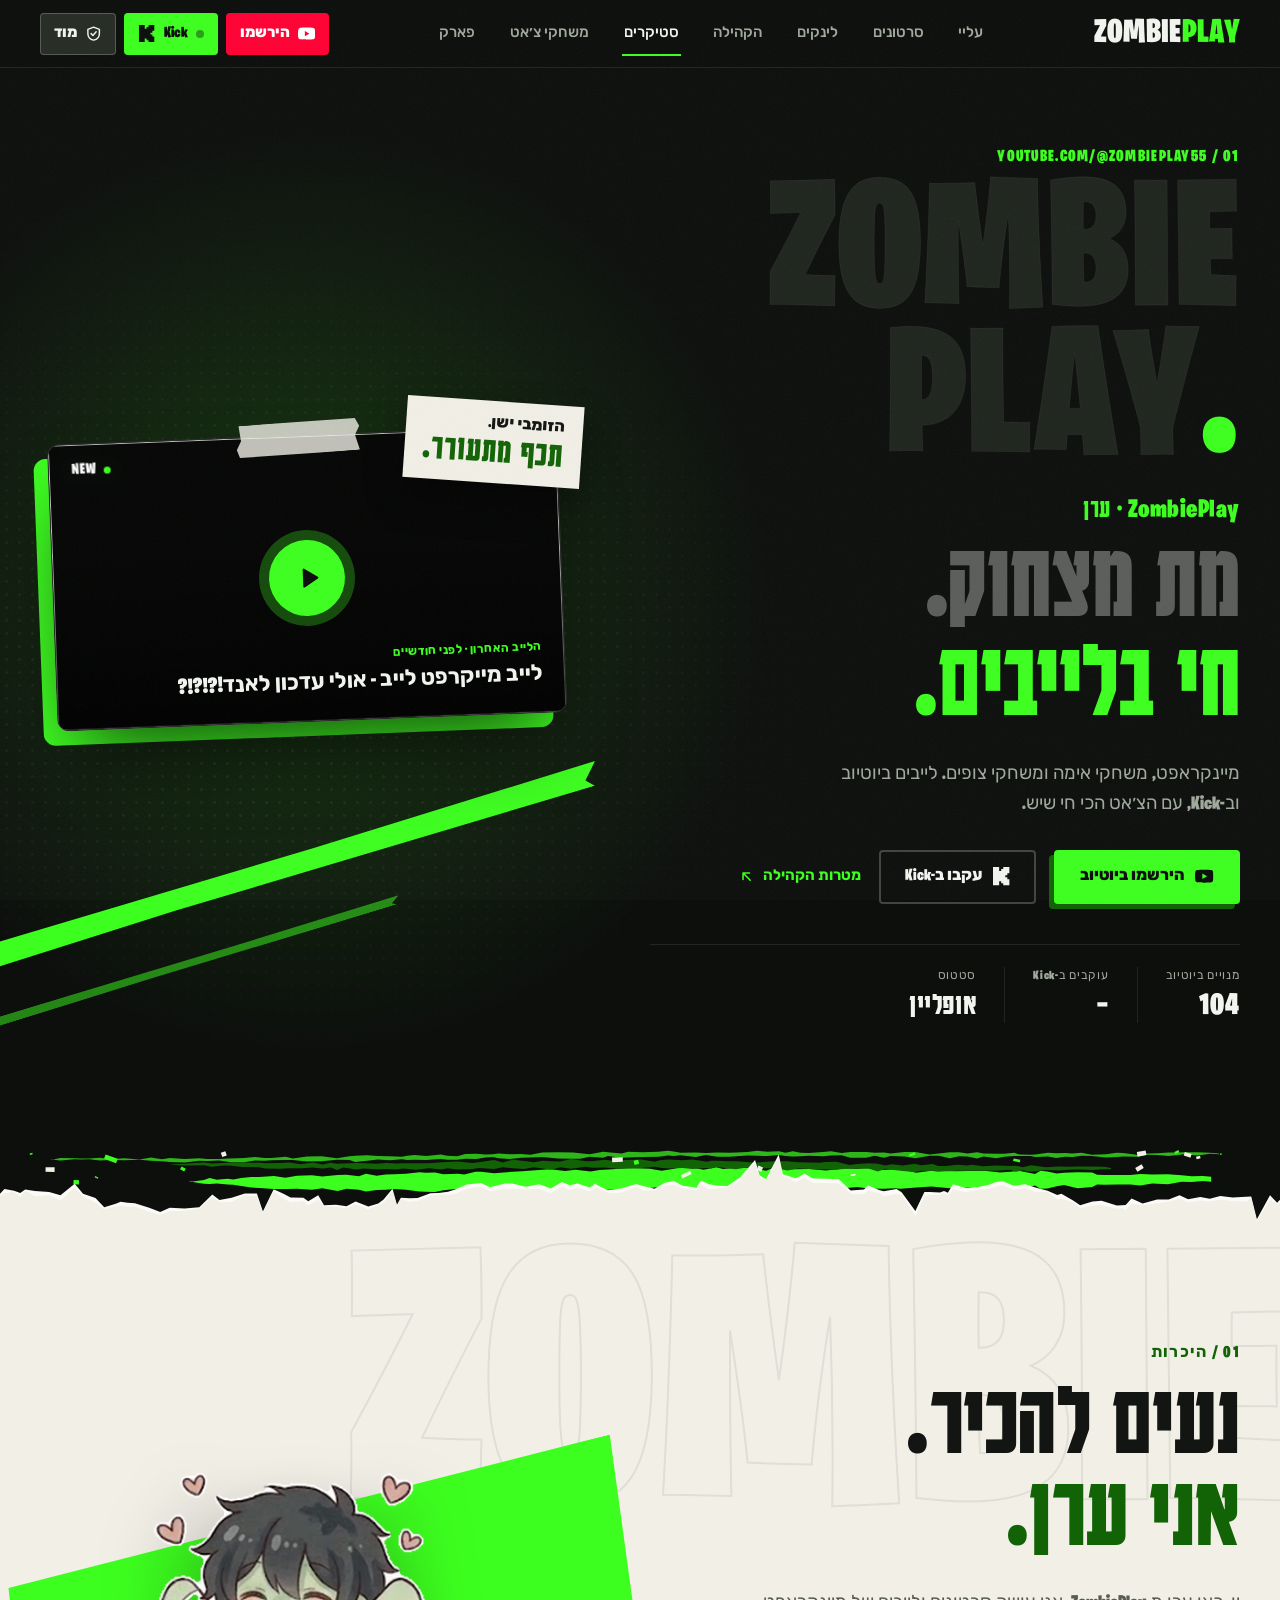
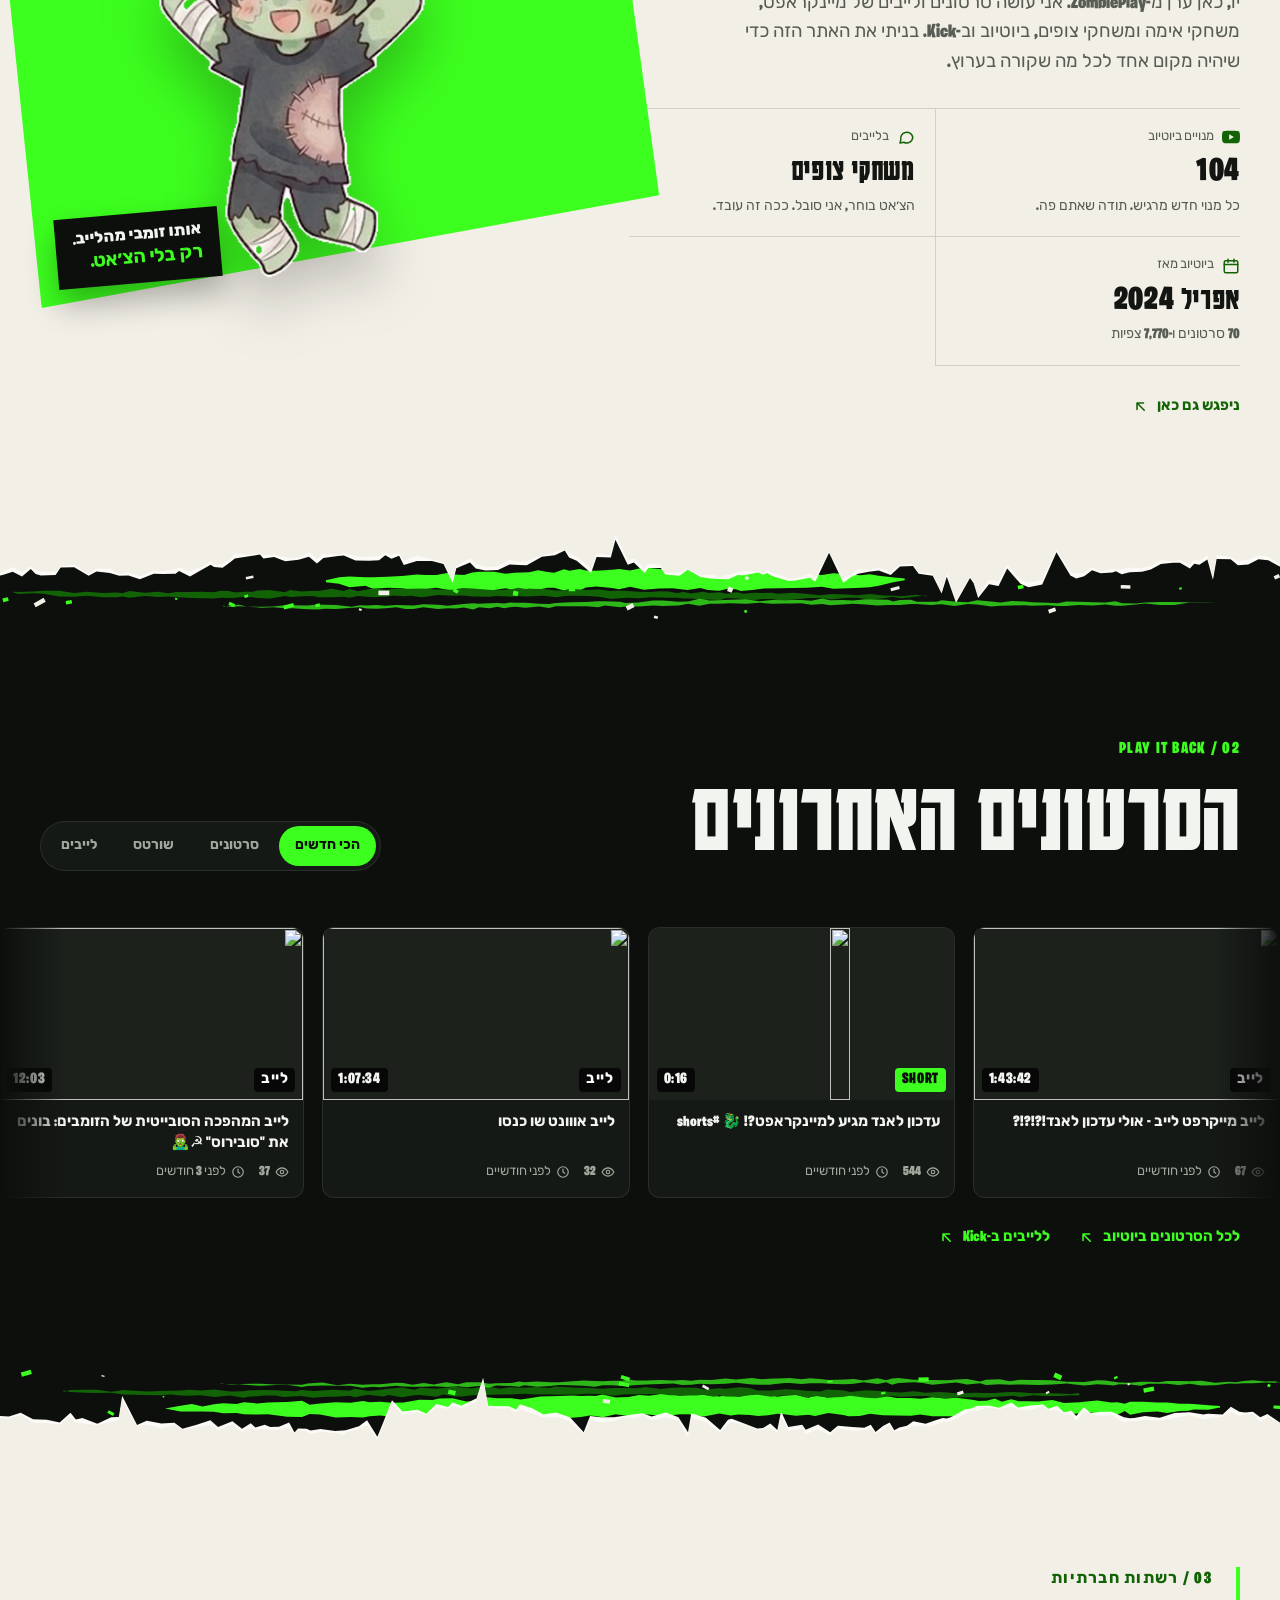
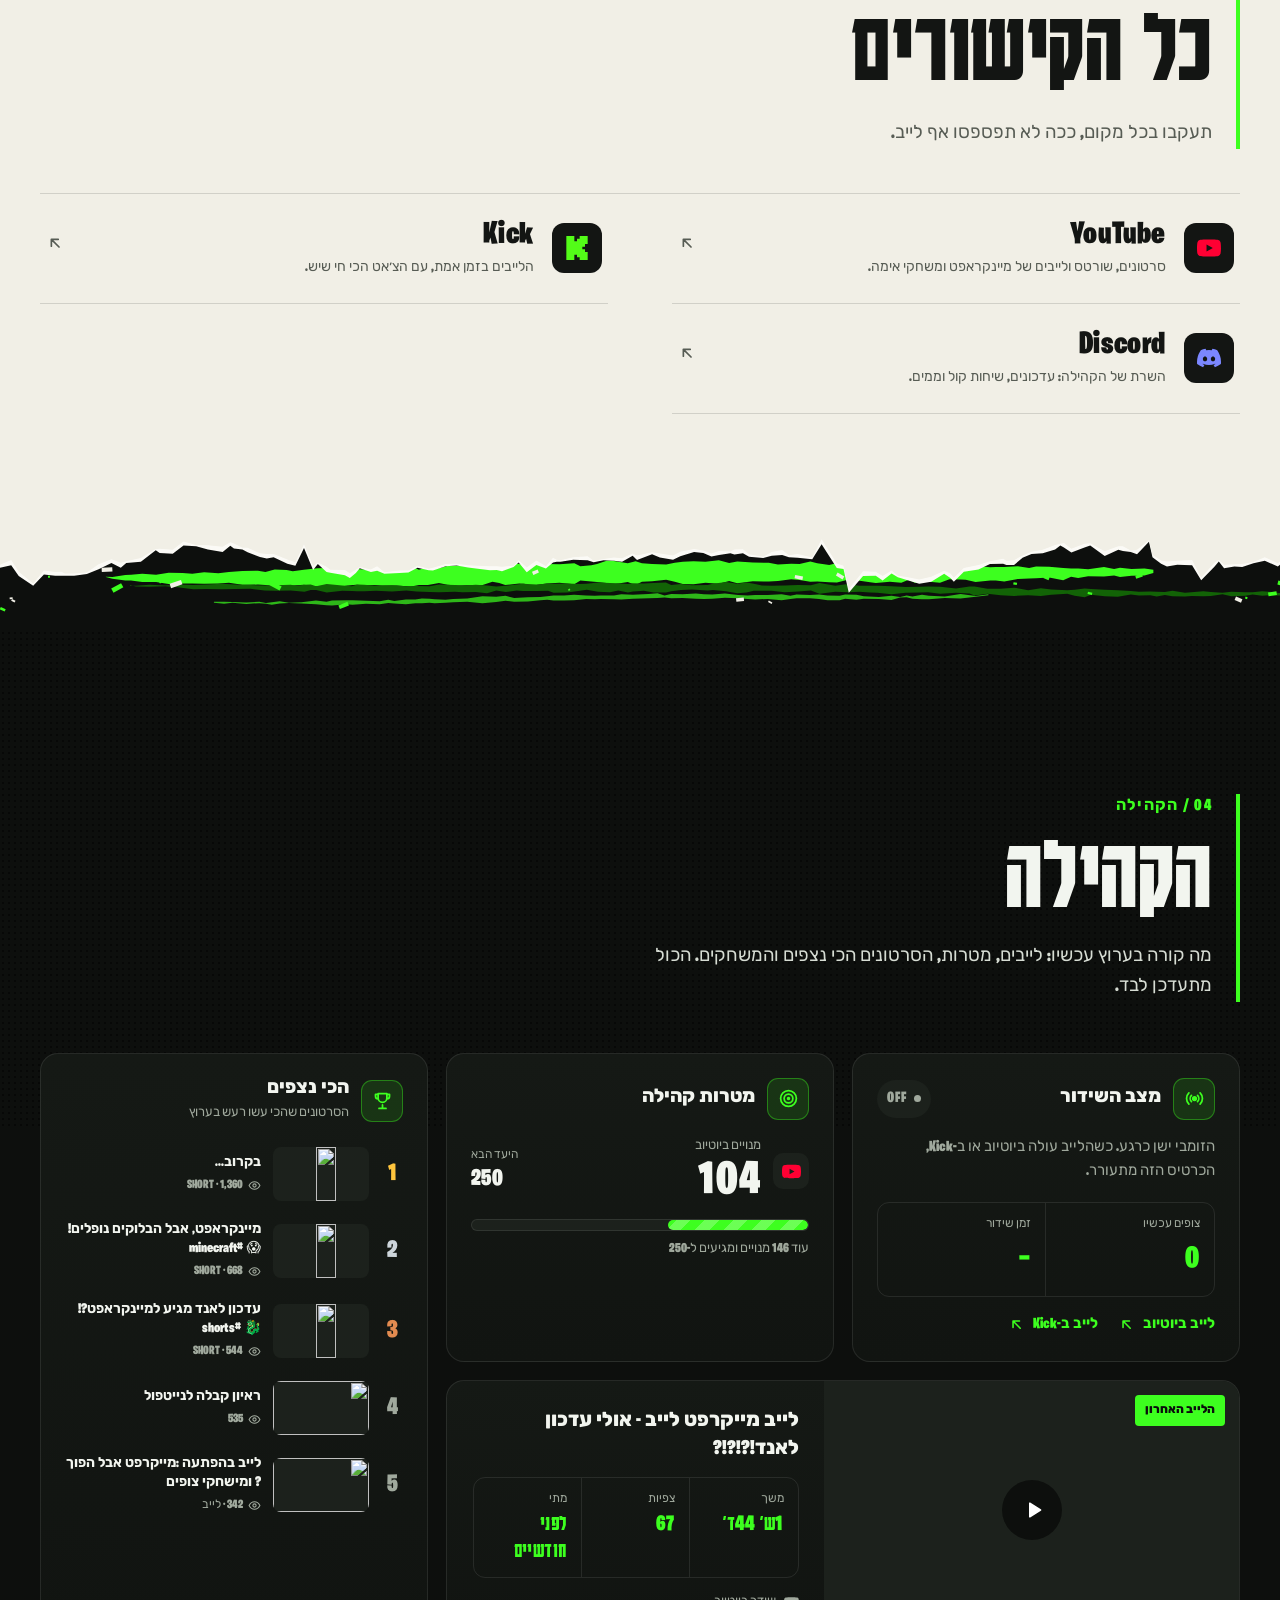
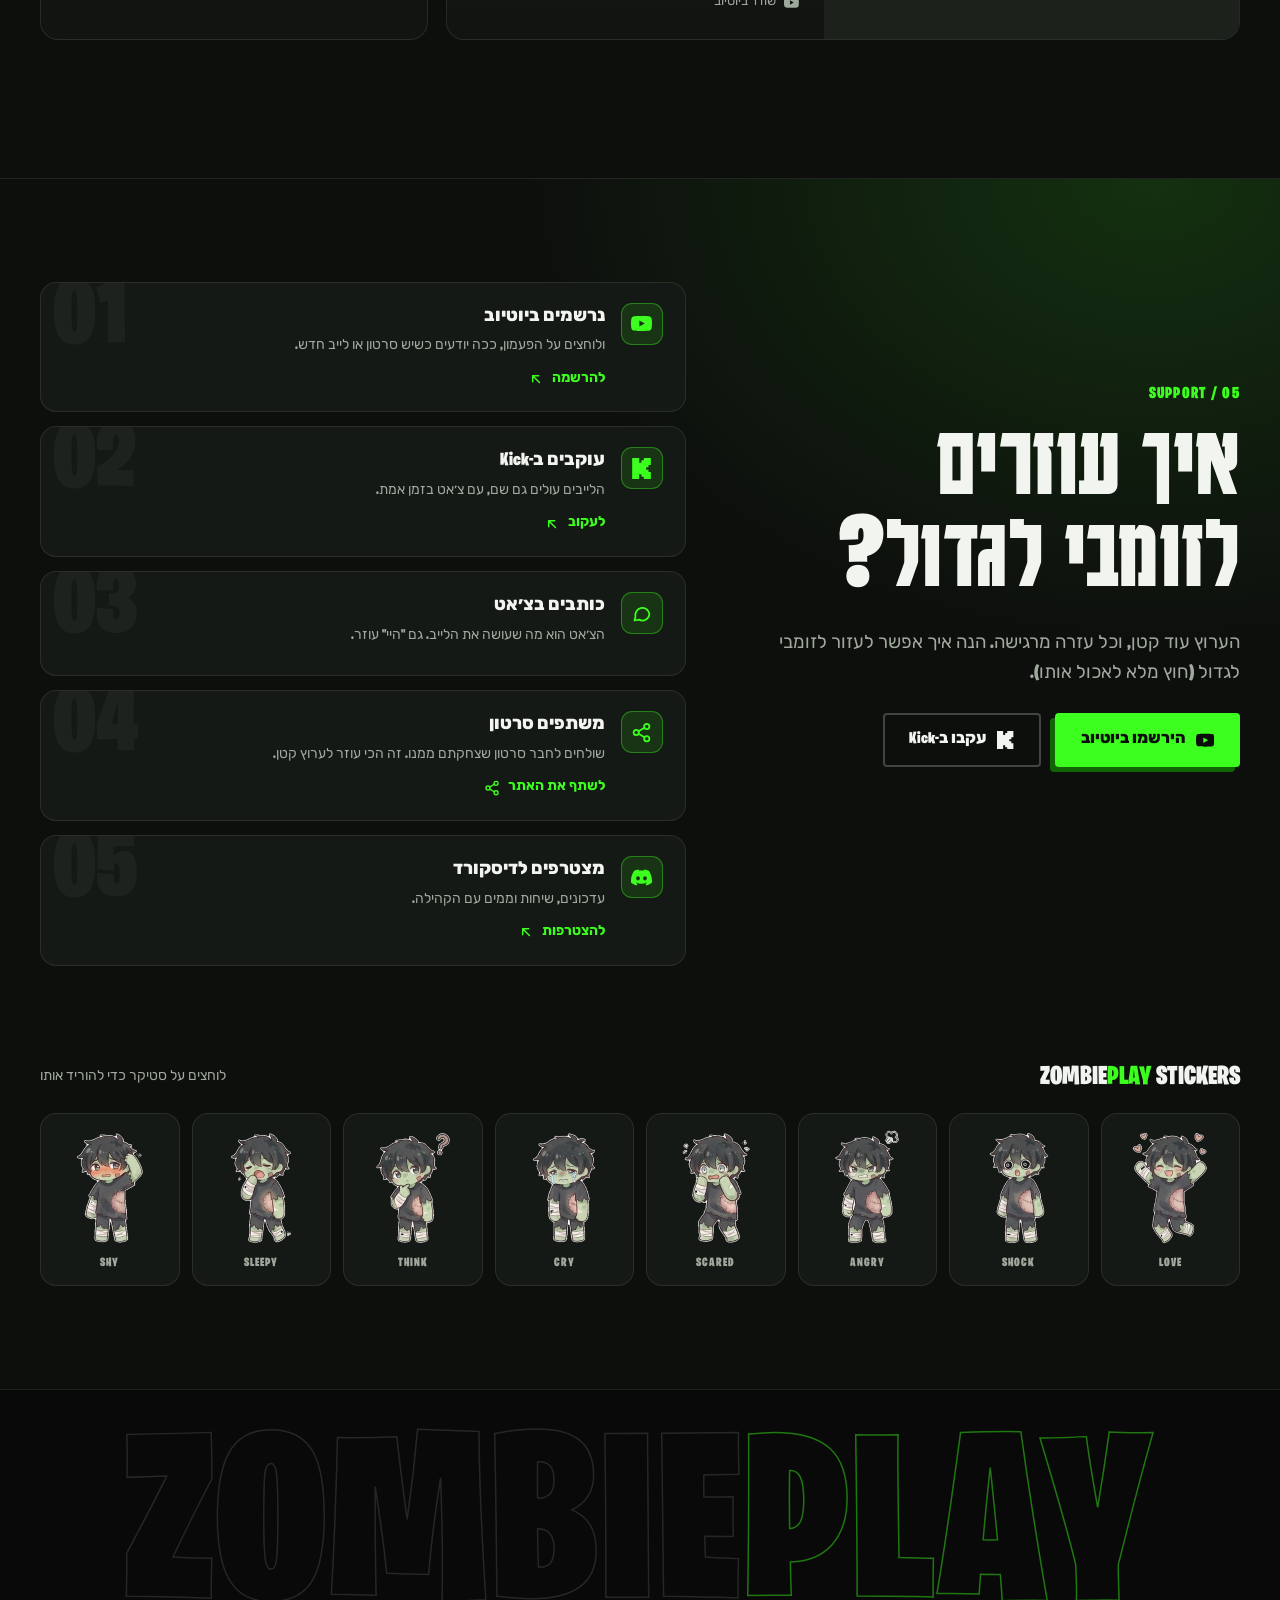
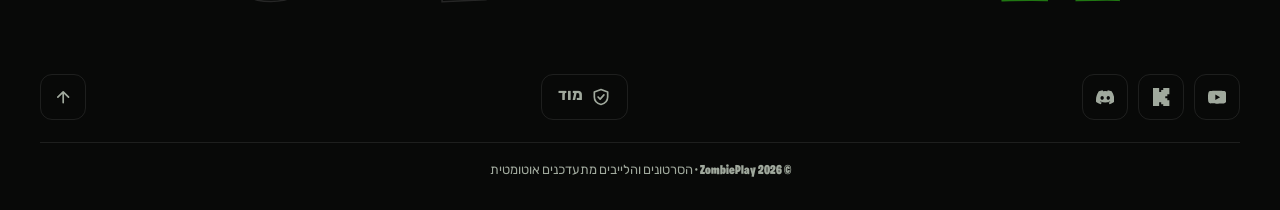
==== zombieplay/index.html @ 04ef3359 "Add files via upload" ====
<!doctype html>
<html lang="he" dir="rtl">
<head>
  <meta charset="utf-8">
  <meta name="viewport" content="width=device-width, initial-scale=1">
  <title>זומבי פליי | ZombiePlay — לייבים ביוטיוב וב-Kick, מיינקראפט וצחוקים</title>
  <meta name="description" content="הערוץ של ZombiePlay: מיינקראפט, משחקי אימה ומשחקי צופים. לייבים ביוטיוב וב-Kick, סרטונים, שורטס והקהילה.">
  <meta name="theme-color" content="#0d0f0d">
  <meta property="og:type" content="website">
  <meta property="og:title" content="זומבי פליי | ZombiePlay — לייבים ביוטיוב וב-Kick, מיינקראפט וצחוקים">
  <meta property="og:description" content="מיינקראפט, משחקי אימה ומשחקי צופים. לייבים ביוטיוב וב-Kick.">
  <meta property="og:image" content="https://yt3.googleusercontent.com/8PMoTGueMUuCJEslA-qpirSLjiy2KFg34nGuOW9MyUqApicU-Kv9v0uOFOQbNHJsMdL4YVOl=w1200-fcrop64=1,00005a57ffffa5a8-k-c0xffffffff-no-nd-rj">
  <link rel="icon" type="image/png" sizes="32x32" href="assets/img/favicon-32.png">
  <link rel="icon" type="image/png" sizes="192x192" href="assets/img/favicon-192.png">
  <link rel="apple-touch-icon" href="assets/img/apple-touch-icon.png">

  <link rel="preconnect" href="https://fonts.googleapis.com">
  <link rel="preconnect" href="https://fonts.gstatic.com" crossorigin>
  <link rel="stylesheet" href="https://fonts.googleapis.com/css2?family=Karantina:wght@400;700&family=Rubik:ital,wght@0,400..900;1,700..900&display=swap">
  <link rel="preconnect" href="https://i.ytimg.com">
  <link rel="preconnect" href="https://kick.com" crossorigin>

  <link rel="preload" href="assets/fonts/burbank-big-condensed-black.otf" as="font" type="font/otf" crossorigin>
  <link rel="stylesheet" href="assets/css/style.css">
  <link rel="stylesheet" href="assets/css/site.css">
  <script>document.documentElement.classList.add('js')</script>
  <script src="config.js"></script>
  <script src="data/youtube.js"></script>
  <script src="assets/js/app.js" defer></script>
  <script src="assets/js/bot-goals.js" defer></script>
</head>
<body>

<!-- ============ אייקונים ============ -->
<svg width="0" height="0" style="position:absolute" aria-hidden="true" focusable="false">
  <defs>
    <symbol id="i-kick" viewBox="0 0 24 24"><path fill="currentColor" d="M1.333 0h8v5.333H12V2.667h2.667V0h8v8H20v2.667h-2.667v2.666H20V16h2.667v8h-8v-2.667H12v-2.666H9.333V24h-8Z"/></symbol>
    <symbol id="i-youtube" viewBox="0 0 24 24"><path fill="currentColor" d="M23.498 6.186a3.016 3.016 0 0 0-2.122-2.136C19.505 3.545 12 3.545 12 3.545s-7.505 0-9.377.505A3.017 3.017 0 0 0 .502 6.186C0 8.07 0 12 0 12s0 3.93.502 5.814a3.016 3.016 0 0 0 2.122 2.136c1.871.505 9.376.505 9.376.505s7.505 0 9.377-.505a3.015 3.015 0 0 0 2.122-2.136C24 15.93 24 12 24 12s0-3.93-.502-5.814zM9.545 15.568V8.432L15.818 12l-6.273 3.568z"/></symbol>
    <symbol id="i-discord" viewBox="0 0 24 24"><path fill="currentColor" d="M20.317 4.37a19.791 19.791 0 0 0-4.885-1.515.074.074 0 0 0-.079.037c-.21.375-.444.865-.608 1.25a18.27 18.27 0 0 0-5.487 0 12.64 12.64 0 0 0-.617-1.25.077.077 0 0 0-.079-.037A19.736 19.736 0 0 0 3.677 4.37a.07.07 0 0 0-.032.027C.533 9.046-.32 13.58.099 18.057a.082.082 0 0 0 .031.057 19.9 19.9 0 0 0 5.993 3.03.078.078 0 0 0 .084-.028c.462-.63.874-1.295 1.226-1.994a.076.076 0 0 0-.041-.106 13.107 13.107 0 0 1-1.872-.892.077.077 0 0 1-.008-.128c.126-.094.252-.192.372-.291a.074.074 0 0 1 .077-.01c3.928 1.793 8.18 1.793 12.062 0a.074.074 0 0 1 .078.01c.12.098.246.198.373.292a.077.077 0 0 1-.006.127 12.299 12.299 0 0 1-1.873.892.077.077 0 0 0-.041.107c.36.698.772 1.362 1.225 1.993a.076.076 0 0 0 .084.028 19.839 19.839 0 0 0 6.002-3.03.077.077 0 0 0 .032-.054c.5-5.177-.838-9.674-3.549-13.66a.061.061 0 0 0-.031-.03zM8.02 15.331c-1.183 0-2.157-1.085-2.157-2.419 0-1.333.956-2.419 2.157-2.419 1.21 0 2.176 1.096 2.157 2.42 0 1.333-.956 2.418-2.157 2.418zm7.975 0c-1.183 0-2.157-1.085-2.157-2.419 0-1.333.955-2.419 2.157-2.419 1.21 0 2.176 1.096 2.157 2.42 0 1.333-.946 2.418-2.157 2.418z"/></symbol>
    <symbol id="i-tiktok" viewBox="0 0 24 24"><path fill="currentColor" d="M12.525.02c1.31-.02 2.61-.01 3.91-.02.08 1.53.63 3.09 1.75 4.17 1.12 1.11 2.7 1.62 4.24 1.79v4.03c-1.44-.05-2.89-.35-4.2-.97-.57-.26-1.1-.59-1.62-.93-.01 2.92.01 5.84-.02 8.75-.08 1.4-.54 2.79-1.35 3.94-1.31 1.92-3.58 3.17-5.91 3.21-1.43.08-2.86-.31-4.08-1.03-2.02-1.19-3.44-3.37-3.65-5.71-.02-.5-.03-1-.01-1.49.18-1.9 1.12-3.72 2.58-4.96 1.66-1.44 3.980-2.13 6.15-1.72.02 1.48-.04 2.96-.04 4.44-.99-.32-2.15-.23-3.02.37-.63.41-1.11 1.04-1.36 1.75-.21.51-.15 1.07-.14 1.61.24 1.64 1.82 3.02 3.5 2.87 1.12-.01 2.19-.66 2.77-1.61.19-.33.4-.67.41-1.06.1-1.79.06-3.57.07-5.360.01-4.03-.01-8.05.02-12.07z"/></symbol>
    <symbol id="i-x" viewBox="0 0 24 24"><path fill="currentColor" d="M18.901 1.153h3.68l-8.04 9.19L24 22.846h-7.406l-5.8-7.584-6.638 7.584H.474l8.6-9.83L0 1.154h7.594l5.243 6.932ZM17.61 20.644h2.039L6.486 3.24H4.298Z"/></symbol>
    <symbol id="i-twitch" viewBox="0 0 24 24"><path fill="currentColor" d="M11.571 4.714h1.715v5.143H11.57zm4.715 0H18v5.143h-1.714zM6 0 1.714 4.286v15.428h5.143V24l4.286-4.286h3.428L22.286 12V0zm14.571 11.143-3.428 3.428h-3.429l-3 3v-3H6.857V1.714h13.714Z"/></symbol>
    <symbol id="i-facebook" viewBox="0 0 24 24"><path fill="currentColor" d="M9.101 23.691v-7.98H6.627v-3.667h2.474v-1.58c0-4.085 1.848-5.978 5.858-5.978.401 0 .955.042 1.468.103a8.68 8.68 0 0 1 1.141.195v3.325a8.623 8.623 0 0 0-.653-.036 26.805 26.805 0 0 0-.733-.009c-.707 0-1.259.096-1.675.309a1.686 1.686 0 0 0-.679.622c-.258.42-.374.995-.374 1.752v1.297h3.919l-.386 2.103-.287 1.564h-3.246v8.245C19.396 23.238 24 18.179 24 12.044c0-6.627-5.373-12-12-12s-12 5.373-12 12c0 5.628 3.874 10.35 9.101 11.647Z"/></symbol>
    <symbol id="i-instagram" viewBox="0 0 24 24"><g fill="none" stroke="currentColor" stroke-width="2.2"><rect x="2.5" y="2.5" width="19" height="19" rx="5.5"/><circle cx="12" cy="12" r="4.3"/></g><circle cx="17.6" cy="6.4" r="1.4" fill="currentColor"/></symbol>
    <symbol id="i-whatsapp" viewBox="0 0 24 24"><path fill="none" stroke="currentColor" stroke-width="2" stroke-linejoin="round" d="M3.4 20.6l1.35-4.3A9 9 0 1 1 8 19.4z"/><path fill="currentColor" d="M8.9 8.3c.2-.5.5-.7.9-.7h.5c.2 0 .4.1.5.4l.7 1.6c.1.3 0 .5-.1.7l-.6.6c.5 1 1.4 1.9 2.4 2.4l.6-.6c.2-.2.5-.2.7-.1l1.6.7c.3.1.4.3.4.6v.5c0 .4-.2.7-.7.9-2.9 1-7.8-3.9-6.9-7Z"/></symbol>

    <symbol id="i-arrow" viewBox="0 0 24 24"><path fill="none" stroke="currentColor" stroke-width="2.2" stroke-linecap="round" stroke-linejoin="round" d="M17 17 7 7m0 9V7h9"/></symbol>
    <symbol id="i-play" viewBox="0 0 24 24"><path fill="currentColor" d="M8 5.2v13.6a.8.8 0 0 0 1.2.7l10.7-6.8a.8.8 0 0 0 0-1.4L9.2 4.5A.8.8 0 0 0 8 5.2Z"/></symbol>
    <symbol id="i-eye" viewBox="0 0 24 24"><g fill="none" stroke="currentColor" stroke-width="2" stroke-linecap="round" stroke-linejoin="round"><path d="M2 12s3.6-7 10-7 10 7 10 7-3.6 7-10 7S2 12 2 12Z"/><circle cx="12" cy="12" r="3"/></g></symbol>
    <symbol id="i-clock" viewBox="0 0 24 24"><g fill="none" stroke="currentColor" stroke-width="2" stroke-linecap="round" stroke-linejoin="round"><circle cx="12" cy="12" r="9"/><path d="M12 7v5l3 2"/></g></symbol>
    <symbol id="i-users" viewBox="0 0 24 24"><g fill="none" stroke="currentColor" stroke-width="2" stroke-linecap="round" stroke-linejoin="round"><path d="M16 20v-1.5a3.5 3.5 0 0 0-3.5-3.5h-5A3.5 3.5 0 0 0 4 18.5V20"/><circle cx="10" cy="8" r="3.5"/><path d="M20 20v-1.5a3.5 3.5 0 0 0-2.5-3.35M15.5 4.6a3.5 3.5 0 0 1 0 6.8"/></g></symbol>
    <symbol id="i-gift" viewBox="0 0 24 24"><g fill="none" stroke="currentColor" stroke-width="2" stroke-linecap="round" stroke-linejoin="round"><rect x="3" y="8" width="18" height="4" rx="1"/><path d="M12 8v13M5 12v8a1 1 0 0 0 1 1h12a1 1 0 0 0 1-1v-8M12 8S10.5 3.5 8 3.5a2.25 2.25 0 0 0 0 4.5M12 8s1.5-4.5 4-4.5a2.25 2.25 0 0 1 0 4.5"/></g></symbol>
    <symbol id="i-trophy" viewBox="0 0 24 24"><g fill="none" stroke="currentColor" stroke-width="2" stroke-linecap="round" stroke-linejoin="round"><path d="M8 21h8M12 17v4M7 4h10v5a5 5 0 0 1-10 0V4ZM17 5h3v2a3 3 0 0 1-3 3M7 5H4v2a3 3 0 0 0 3 3"/></g></symbol>
    <symbol id="i-gamepad" viewBox="0 0 24 24"><g fill="none" stroke="currentColor" stroke-width="2" stroke-linecap="round" stroke-linejoin="round"><path d="M6 11h4M8 9v4M15 12h.01M18 10h.01"/><path d="M17.3 5H6.7a4 4 0 0 0-3.96 3.43l-.7 4.9A3 3 0 0 0 5 16.8c.9 0 1.7-.4 2.3-1.1L9 14h6l1.7 1.7c.6.7 1.4 1.1 2.3 1.1a3 3 0 0 0 2.96-3.47l-.7-4.9A4 4 0 0 0 17.3 5Z"/></g></symbol>
    <symbol id="i-spark" viewBox="0 0 24 24"><g fill="none" stroke="currentColor" stroke-width="2" stroke-linejoin="round"><path d="M11 3l1.9 5.1L18 10l-5.1 1.9L11 17l-1.9-5.1L4 10l5.1-1.9z"/><path d="M19 15l.8 2.2L22 18l-2.2.8L19 21l-.8-2.2L16 18l2.2-.8z"/></g></symbol>
    <symbol id="i-globe" viewBox="0 0 24 24"><g fill="none" stroke="currentColor" stroke-width="2" stroke-linecap="round"><circle cx="12" cy="12" r="9"/><path d="M3 12h18M12 3a14 14 0 0 1 0 18M12 3a14 14 0 0 0 0 18"/></g></symbol>
    <symbol id="i-heart" viewBox="0 0 24 24"><path fill="none" stroke="currentColor" stroke-width="2" stroke-linejoin="round" d="M12 20s-7-4.5-9.3-9A5 5 0 0 1 12 6a5 5 0 0 1 9.3 5C19 15.5 12 20 12 20Z"/></symbol>
    <symbol id="i-bell" viewBox="0 0 24 24"><path fill="none" stroke="currentColor" stroke-width="2" stroke-linecap="round" stroke-linejoin="round" d="M6 8a6 6 0 0 1 12 0c0 7 3 9 3 9H3s3-2 3-9M10.3 21a1.94 1.94 0 0 0 3.4 0"/></symbol>
    <symbol id="i-share" viewBox="0 0 24 24"><g fill="none" stroke="currentColor" stroke-width="2" stroke-linecap="round"><circle cx="18" cy="5" r="3"/><circle cx="6" cy="12" r="3"/><circle cx="18" cy="19" r="3"/><path d="m8.6 13.5 6.8 4M15.4 6.5l-6.8 4"/></g></symbol>
    <symbol id="i-calendar" viewBox="0 0 24 24"><g fill="none" stroke="currentColor" stroke-width="2" stroke-linecap="round"><rect x="3" y="5" width="18" height="16" rx="2"/><path d="M3 10h18M8 3v4M16 3v4"/></g></symbol>
    <symbol id="i-menu" viewBox="0 0 24 24"><path fill="none" stroke="currentColor" stroke-width="2.2" stroke-linecap="round" d="M4 7h16M4 12h16M4 17h16"/></symbol>
    <symbol id="i-close" viewBox="0 0 24 24"><path fill="none" stroke="currentColor" stroke-width="2.2" stroke-linecap="round" d="M6 6l12 12M18 6 6 18"/></symbol>
    <symbol id="i-live" viewBox="0 0 24 24"><g fill="none" stroke="currentColor" stroke-width="2" stroke-linecap="round"><circle cx="12" cy="12" r="2" fill="currentColor"/><path d="M8.5 15.5a5 5 0 0 1 0-7M15.5 8.5a5 5 0 0 1 0 7M5.6 18.4a9 9 0 0 1 0-12.8M18.4 5.6a9 9 0 0 1 0 12.8"/></g></symbol>
    <symbol id="i-chat" viewBox="0 0 24 24"><path fill="none" stroke="currentColor" stroke-width="2" stroke-linejoin="round" d="M21 12a8 8 0 0 1-11.8 7L4 20l1.1-4.2A8 8 0 1 1 21 12Z"/></symbol>
    <symbol id="i-star" viewBox="0 0 24 24"><path fill="none" stroke="currentColor" stroke-width="2" stroke-linejoin="round" d="M12 3.5l2.6 5.3 5.9.9-4.3 4.1 1 5.8L12 16.9l-5.2 2.7 1-5.8-4.3-4.1 5.9-.9z"/></symbol>
    <symbol id="i-video" viewBox="0 0 24 24"><g fill="none" stroke="currentColor" stroke-width="2" stroke-linejoin="round"><rect x="3" y="6" width="13" height="12" rx="2"/><path d="M16 10.5 21 7.5v9l-5-3z"/></g></symbol>
    <symbol id="i-target" viewBox="0 0 24 24"><g fill="none" stroke="currentColor" stroke-width="2"><circle cx="12" cy="12" r="9"/><circle cx="12" cy="12" r="5"/><circle cx="12" cy="12" r="1" fill="currentColor"/></g></symbol>
    <symbol id="i-mail" viewBox="0 0 24 24"><g fill="none" stroke="currentColor" stroke-width="2" stroke-linejoin="round"><rect x="3" y="5" width="18" height="14" rx="2"/><path d="m3 7 9 6 9-6"/></g></symbol>
    <symbol id="i-up" viewBox="0 0 24 24"><path fill="none" stroke="currentColor" stroke-width="2.2" stroke-linecap="round" stroke-linejoin="round" d="M12 19V5M5 12l7-7 7 7"/></symbol>
    <symbol id="i-bolt" viewBox="0 0 24 24"><path fill="none" stroke="currentColor" stroke-width="2" stroke-linejoin="round" d="M13 2 4 14h7l-1 8 9-12h-7z"/></symbol>
    <symbol id="i-crown" viewBox="0 0 24 24"><path fill="none" stroke="currentColor" stroke-width="2" stroke-linejoin="round" d="M3 8l4.5 4L12 5l4.5 7L21 8l-2 11H5z"/></symbol>
    <symbol id="i-download" viewBox="0 0 24 24"><path fill="none" stroke="currentColor" stroke-width="2.2" stroke-linecap="round" stroke-linejoin="round" d="M12 4v11m-5-5 5 5 5-5M5 20h14"/></symbol>
  </defs>
</svg>

<a class="skip" href="#main">דלג לתוכן</a>

<!-- פס עליון כשיש לייב -->
<a class="livebar" id="livebar" href="#" target="_blank" rel="noopener" hidden>
  <span class="livebar__dot" aria-hidden="true"></span>
  <b><span data-bind="name"></span> בלייב עכשיו<span id="livebarWhere"></span></b>
  <span class="livebar__title" id="livebarTitle"></span>
  <span class="livebar__cta">לצפייה <svg class="icon"><use href="#i-arrow"/></svg></span>
</a>

<!-- ============ ניווט ============ -->
<header class="nav" id="nav">
  <div class="container nav__inner">
    <a class="brand" href="#top" aria-label="לראש הדף">
      <img class="brand__avatar" id="brandAvatar" alt="" width="40" height="40" hidden>
      <span class="brand__word"><span data-bind="word1"></span><b data-bind="word2"></b></span>
    </a>

    <nav class="nav__links" id="navLinks" aria-label="ניווט ראשי">
      <a href="#about">עליי</a>
      <a href="#videos">סרטונים</a>
      <a href="#links">לינקים</a>
      <a href="#community">הקהילה</a>
      <a href="#stickers">סטיקרים</a>
      <a href="games.html">משחקי צ׳אט</a>
      <a href="game.html">פארק</a>
    </nav>

    <div class="nav__cta">
      <a class="pill pill--yt" data-href="ytSub" href="#" target="_blank" rel="noopener" aria-label="הרשמה ביוטיוב">
        <svg class="icon"><use href="#i-youtube"/></svg><span class="pill__text">הירשמו</span>
      </a>
      <a class="pill pill--kick" id="kickPill" data-href="kick" href="#" target="_blank" rel="noopener">
        <span class="pill__dot" aria-hidden="true"></span>
        <span id="kickPillLabel">Kick</span>
        <svg class="icon"><use href="#i-kick"/></svg>
      </a>
      <a class="pill pill--mod" href="mod.html" rel="nofollow" aria-label="אזור מודים"><svg class="icon" viewBox="0 0 24 24" aria-hidden="true"><path fill="none" stroke="currentColor" stroke-width="2" stroke-linejoin="round" d="M12 3l8 3v6c0 4.5-3.2 7.8-8 9-4.8-1.2-8-4.5-8-9V6l8-3z"/><path fill="none" stroke="currentColor" stroke-width="2" stroke-linecap="round" stroke-linejoin="round" d="M8.5 12l2.5 2.5 4.5-5"/></svg><span class="pill__text">מוד</span></a>
    </div>

    <button class="nav__burger" id="burger" type="button" aria-expanded="false" aria-controls="navLinks" aria-label="פתיחת תפריט">
      <svg class="icon"><use href="#i-menu"/></svg>
    </button>
  </div>
</header>

<main id="main">

  <!-- ============ HERO ============ -->
  <section class="hero" id="top">
    <div class="hero__bg" aria-hidden="true">
      <div class="hero__glow"></div>
      <div class="hero__halftone"></div>
      <i class="slash slash--1"></i>
      <i class="slash slash--2"></i>
    </div>

    <div class="container hero__grid">
      <div class="hero__copy">
        <p class="eyebrow"><span id="heroEyebrow"></span> / 01</p>
        <div class="hero__word" aria-hidden="true">
          <span data-bind="word1"></span>
          <span class="hero__word2"><span data-bind="word2"></span><b>.</b></span>
        </div>
        <h1 class="hero__title">
          <span class="hero__name" data-bind="tagName"></span>
          <span class="hero__line1" data-bind="heroLine1"></span>
          <span class="hero__line2" data-bind="heroLine2"></span>
        </h1>
        <p class="hero__sub" data-bind="heroSub"></p>

        <div class="hero__ctas">
          <a class="btn btn--primary" data-href="ytSub" href="#" target="_blank" rel="noopener">
            <svg class="icon"><use href="#i-youtube"/></svg> הירשמו ביוטיוב
          </a>
          <a class="btn btn--ghost js-kick-cta" data-href="kick" href="#" target="_blank" rel="noopener">
            <svg class="icon"><use href="#i-kick"/></svg> עקבו ב-Kick
          </a>
          <a class="link-arrow" href="#community">מטרות הקהילה <svg class="icon"><use href="#i-arrow"/></svg></a>
        </div>

        <dl class="hero__stats" id="heroStats"></dl>
      </div>

      <div class="hero__media">
        <div class="screen" id="heroScreen">
          <div class="screen__bar">
            <span class="chip" id="screenChip">OFFLINE</span>
            <span class="chip chip--ghost" id="screenViewers" hidden></span>
          </div>
          <div class="screen__body" id="screenBody">
            <div class="screen__placeholder skel"></div>
          </div>
        </div>
        <span class="tape" aria-hidden="true"></span>
        <div class="sticker" id="heroSticker">
          <span id="stickerTop"></span>
          <b id="stickerBottom"></b>
        </div>
      </div>
    </div>
  </section>

  <div class="tear" data-seed="7" data-dir="down" aria-hidden="true"></div>

  <!-- ============ עליי ============ -->
  <section class="section paper about" id="about">
    <div class="about__word" aria-hidden="true" data-bind="word1"></div>
    <div class="container about__grid">
      <div class="about__copy">
        <p class="eyebrow">01 / היכרות</p>
        <h2 class="display">נעים להכיר.<br><span class="accent-ink">אני <span data-bind="owner"></span>.</span></h2>
        <p class="lead" id="aboutText"></p>
        <div class="facts" id="facts"></div>
        <a class="link-arrow" href="#links">ניפגש גם כאן <svg class="icon"><use href="#i-arrow"/></svg></a>
      </div>

      <div class="about__art">
        <span class="about__slab" aria-hidden="true"></span>
        <img class="about__char" id="aboutImg" alt="" loading="lazy" hidden>
        <img class="about__badge" id="aboutBadge" alt="" loading="lazy" hidden>
        <div class="note" id="aboutNote">
          <span id="noteTop"></span>
          <b id="noteBottom"></b>
        </div>
      </div>
    </div>
  </section>

  <div class="tear" data-seed="19" data-dir="up" aria-hidden="true"></div>

  <!-- ============ סרטונים ============ -->
  <section class="section videos" id="videos">
    <div class="container section-head">
      <div>
        <p class="eyebrow">02 / PLAY IT BACK</p>
        <h2 class="display">הסרטונים האחרונים</h2>
      </div>
      <div class="seg" id="videoTabs" role="group" aria-label="סוג סרטונים">
        <button type="button" data-tab="all" aria-pressed="true">הכי חדשים</button>
        <button type="button" data-tab="video" aria-pressed="false">סרטונים</button>
        <button type="button" data-tab="short" aria-pressed="false">שורטס</button>
        <button type="button" data-tab="live" aria-pressed="false">לייבים</button>
        <button type="button" data-tab="clips" aria-pressed="false" hidden>קליפים מ-Kick</button>
      </div>
    </div>

    <div class="marquee" id="videoMarquee">
      <div class="marquee__track" id="videoTrack"></div>
    </div>

    <div class="container videos__foot">
      <a class="link-arrow" data-href="ytVideos" href="#" target="_blank" rel="noopener">לכל הסרטונים ביוטיוב <svg class="icon"><use href="#i-arrow"/></svg></a>
      <a class="link-arrow" data-href="kickVideos" href="#" target="_blank" rel="noopener">ללייבים ב-Kick <svg class="icon"><use href="#i-arrow"/></svg></a>
    </div>
  </section>

  <div class="tear" data-seed="31" data-dir="down" aria-hidden="true"></div>

  <!-- ============ לינקים ============ -->
  <section class="section paper links" id="links">
    <div class="container">
      <header class="section-head section-head--bar">
        <div>
          <p class="eyebrow">03 / רשתות חברתיות</p>
          <h2 class="display">כל הקישורים</h2>
          <p class="lead">תעקבו בכל מקום, ככה לא תפספסו אף לייב.</p>
        </div>
      </header>
      <div class="link-grid" id="linkGrid"></div>
    </div>
  </section>

  <div class="tear" data-seed="43" data-dir="up" aria-hidden="true"></div>

  <!-- ============ הקהילה ============ -->
  <section class="community" id="community">
    <div class="community__banner">
      <div class="community__img" id="communityImg" aria-hidden="true"></div>
      <div class="container community__head">
        <p class="eyebrow">04 / הקהילה</p>
        <h2 class="display">הקהילה</h2>
        <p class="lead">מה קורה בערוץ עכשיו: לייבים, מטרות, הסרטונים הכי נצפים והמשחקים. הכול מתעדכן לבד.</p>
      </div>
    </div>

    <div class="container bento">
      <!-- מצב השידור -->
      <article class="card card--live" id="cardLive">
        <header class="card__head">
          <span class="card__icon"><svg class="icon"><use href="#i-live"/></svg></span>
          <h3 class="card__title">מצב השידור</h3>
          <span class="status" id="liveStatus">OFF</span>
        </header>
        <p class="card__text" id="liveText">בודק…</p>
        <div class="kv">
          <div><span>צופים עכשיו</span><b class="num" id="liveViewers">0</b></div>
          <div><span>זמן שידור</span><b class="num" id="liveUptime">—</b></div>
        </div>
        <div class="card__links">
          <a class="link-arrow" data-href="ytLive" href="#" target="_blank" rel="noopener">לייב ביוטיוב <svg class="icon"><use href="#i-arrow"/></svg></a>
          <a class="link-arrow" data-href="kick" href="#" target="_blank" rel="noopener">לייב ב-Kick <svg class="icon"><use href="#i-arrow"/></svg></a>
        </div>
      </article>

      <!-- מטרות -->
      <article class="card card--goals" id="cardGoals">
        <header class="card__head">
          <span class="card__icon"><svg class="icon"><use href="#i-target"/></svg></span>
          <h3 class="card__title">מטרות קהילה</h3>
        </header>
        <ul class="goals" id="goalsList"></ul>
      </article>

      <!-- הכי נצפים -->
      <article class="card card--top" id="cardTop">
        <header class="card__head">
          <span class="card__icon"><svg class="icon"><use href="#i-trophy"/></svg></span>
          <div>
            <h3 class="card__title">הכי נצפים</h3>
            <p class="card__sub">הסרטונים שהכי עשו רעש בערוץ</p>
          </div>
        </header>
        <ol class="top" id="topList"></ol>
      </article>

      <!-- הלייב האחרון -->
      <article class="card card--last" id="cardLast">
        <a class="last" id="lastLink" href="#" target="_blank" rel="noopener">
          <div class="last__thumb"><img id="lastThumb" alt="" loading="lazy" hidden><span class="last__badge">הלייב האחרון</span><span class="last__play"><svg class="icon"><use href="#i-play"/></svg></span></div>
          <div class="last__body">
            <h3 class="last__title" id="lastTitle">טוען…</h3>
            <div class="kv kv--3" id="lastStats">
              <div><span>משך</span><b class="num" id="lastDuration">—</b></div>
              <div><span>צפיות</span><b class="num" id="lastViews">—</b></div>
              <div><span>מתי</span><b id="lastWhen">—</b></div>
            </div>
            <p class="last__where" id="lastWhere"></p>
          </div>
        </a>
      </article>

      <!-- משחקים -->
      <article class="card card--games" id="cardGames">
        <header class="card__head">
          <span class="card__icon"><svg class="icon"><use href="#i-gamepad"/></svg></span>
          <h3 class="card__title">מה משחקים לאחרונה</h3>
        </header>
        <div class="games" id="gamesGrid"></div>
      </article>

      <!-- לוח שידורים (מופיע רק אם מילאת ב-config) -->
      <article class="card card--schedule" id="cardSchedule" hidden>
        <header class="card__head">
          <span class="card__icon"><svg class="icon"><use href="#i-calendar"/></svg></span>
          <h3 class="card__title">לוח שידורים</h3>
        </header>
        <ul class="schedule" id="scheduleList"></ul>
      </article>
    </div>
  </section>

  <!-- ============ עוזרים לערוץ + סטיקרים ============ -->
  <section class="section support" id="stickers">
    <div class="container support__grid">
      <div class="support__intro">
        <p class="eyebrow">05 / SUPPORT</p>
        <h2 class="display" id="supportTitle"></h2>
        <p class="lead" id="supportText"></p>
        <div class="support__ctas">
          <a class="btn btn--primary" data-href="ytSub" href="#" target="_blank" rel="noopener">
            <svg class="icon"><use href="#i-youtube"/></svg> הירשמו ביוטיוב
          </a>
          <a class="btn btn--ghost js-kick-cta" data-href="kick" href="#" target="_blank" rel="noopener">
            <svg class="icon"><use href="#i-kick"/></svg> עקבו ב-Kick
          </a>
        </div>
      </div>
      <ol class="steps" id="steps"></ol>
    </div>

    <div class="container stickers" id="stickerBlock">
      <div class="section-head section-head--sm">
        <h3 class="h3"><span class="ltr"><span data-bind="word1"></span><b data-bind="word2"></b> STICKERS</span></h3>
        <span class="muted" id="stickerHint">לוחצים על סטיקר כדי להוריד אותו</span>
      </div>
      <ul class="sticker-grid" id="stickerGrid"></ul>
    </div>
  </section>
</main>

<!-- ============ פוטר ============ -->
<footer class="footer">
  <div class="container footer__inner">
    <div class="footer__word" aria-hidden="true"><span data-bind="word1"></span><b data-bind="word2"></b></div>
    <div class="footer__row">
      <div class="footer__socials" id="footSocials"></div>
      <a class="footer__mod" href="mod.html" rel="nofollow"><svg class="icon" viewBox="0 0 24 24" aria-hidden="true"><path fill="none" stroke="currentColor" stroke-width="2" stroke-linejoin="round" d="M12 3l8 3v6c0 4.5-3.2 7.8-8 9-4.8-1.2-8-4.5-8-9V6l8-3z"/><path fill="none" stroke="currentColor" stroke-width="2" stroke-linecap="round" stroke-linejoin="round" d="M8.5 12l2.5 2.5 4.5-5"/></svg><span>מוד</span></a>
      <a class="to-top" href="#top" aria-label="חזרה למעלה"><svg class="icon"><use href="#i-up"/></svg></a>
    </div>
    <p class="footer__legal">© <span id="year"></span> <span data-bind="name"></span> · הסרטונים והלייבים מתעדכנים אוטומטית</p>
  </div>
</footer>

<!-- נגן -->
<dialog class="modal" id="player" aria-labelledby="playerTitle">
  <div class="modal__box">
    <button class="modal__close" id="playerClose" type="button" aria-label="סגירה"><svg class="icon"><use href="#i-close"/></svg></button>
    <div class="modal__media" id="playerMedia"></div>
    <div class="modal__meta">
      <div>
        <h3 class="modal__title" id="playerTitle"></h3>
        <p class="muted" id="playerMeta"></p>
      </div>
      <a class="btn btn--ghost btn--sm" id="playerLink" href="#" target="_blank" rel="noopener">פתיחה במקור <svg class="icon"><use href="#i-arrow"/></svg></a>
    </div>
  </div>
</dialog>

</body>
</html>
---- zombieplay/assets/css/style.css ----
/* =====================================================================
   עיצוב האתר. הצבע הראשי מגיע מ-config.js (accent)
   ===================================================================== */

:root {
  --accent: #3dff1f;
  --on-accent: #0b0d0c;
  --accent-ink: color-mix(in oklab, var(--accent) 50%, #000);
  --accent-soft: color-mix(in srgb, var(--accent) 12%, transparent);
  --accent-line: color-mix(in srgb, var(--accent) 38%, transparent);

  --ink: #0d0f0d;
  --ink-2: #151915;
  --ink-3: #1c211c;
  --ink-4: #262c25;
  --line: rgba(255, 255, 255, .09);
  --text: #f2f5ef;
  --dim: #a0a99d;

  --paper: #f1efe6;
  --paper-2: #e5e2d5;
  --paper-text: #131513;
  --paper-dim: #575c54;
  --paper-line: rgba(19, 21, 19, .14);

  --live: #ff3b4f;
  --yt: #ff0033;
  --kick: #53fc18;
  --gold: #ffc53d;
  --silver: #cdd5db;
  --bronze: #e38b50;

  --display: "Karantina", "Rubik", system-ui, sans-serif;
  --font: "Rubik", system-ui, -apple-system, "Segoe UI", Arial, sans-serif;
  --container: 1200px;
  --gutter: clamp(16px, 4vw, 32px);
  --nav-h: 68px;
  --word-len: 10;
  --word-part: 6;
  color-scheme: dark;
}

*, *::before, *::after { box-sizing: border-box; }

html {
  scroll-behavior: smooth;
  scroll-padding-top: calc(var(--nav-h) + 16px);
  -webkit-text-size-adjust: 100%;
}

body {
  margin: 0;
  background: var(--ink);
  color: var(--text);
  font-family: var(--font);
  font-size: 16px;
  line-height: 1.6;
  -webkit-font-smoothing: antialiased;
  overflow-x: hidden;
}

/* גרעיניות עדינה על כל האתר */
body::after {
  content: "";
  position: fixed;
  inset: 0;
  z-index: 90;
  pointer-events: none;
  opacity: .045;
  background-image: url("data:image/svg+xml,%3Csvg xmlns='http://www.w3.org/2000/svg' width='180' height='180'%3E%3Cfilter id='n'%3E%3CfeTurbulence type='fractalNoise' baseFrequency='.85' numOctaves='2' stitchTiles='stitch'/%3E%3C/filter%3E%3Crect width='100%25' height='100%25' filter='url(%23n)'/%3E%3C/svg%3E");
}

img { max-width: 100%; display: block; }
a { color: inherit; text-decoration: none; }
button { font: inherit; color: inherit; }
[hidden] { display: none !important; }
::selection { background: var(--accent); color: var(--on-accent); }
:focus-visible { outline: 2px solid var(--accent); outline-offset: 3px; border-radius: 4px; }

.icon { width: 1.15em; height: 1.15em; flex: none; }
.num { font-variant-numeric: tabular-nums; }
.muted { margin: 0; color: var(--dim); font-size: 14px; }
.ltr { direction: ltr; unicode-bidi: isolate; }

.container {
  width: 100%;
  max-width: calc(var(--container) + 2 * var(--gutter));
  margin-inline: auto;
  padding-inline: var(--gutter);
}

.skip {
  position: absolute;
  top: -80px;
  inset-inline-start: 12px;
  z-index: 200;
  padding: 10px 14px;
  border-radius: 6px;
  background: var(--accent);
  color: var(--on-accent);
  font-weight: 700;
}
.skip:focus { top: 12px; }

/* ---------- טיפוגרפיה ---------- */
.display {
  margin: 0 0 22px;
  font-family: var(--display);
  font-weight: 700;
  font-size: clamp(58px, 8vw, 108px);
  line-height: .9;
  letter-spacing: .005em;
}
.h3 {
  display: flex;
  align-items: center;
  gap: 10px;
  margin: 0;
  font-size: clamp(20px, 2.2vw, 26px);
  font-weight: 800;
  line-height: 1.2;
}
.h3 b { color: var(--accent); }
.eyebrow {
  margin: 0 0 16px;
  font-size: 13px;
  font-weight: 700;
  letter-spacing: .14em;
  text-transform: uppercase;
  color: var(--accent);
}
.lead {
  max-width: 56ch;
  margin: 0 0 24px;
  font-size: clamp(16px, 1.45vw, 19px);
  color: var(--dim);
}
.accent-ink { color: var(--accent-ink); }

.paper { background: var(--paper); color: var(--paper-text); }
.paper .eyebrow,
.paper .link-arrow { color: var(--accent-ink); }
.paper .lead { color: var(--paper-dim); }

/* ---------- כפתורים ---------- */
.btn {
  display: inline-flex;
  align-items: center;
  justify-content: center;
  gap: 10px;
  min-height: 54px;
  padding: 0 24px;
  border: 2px solid transparent;
  border-radius: 4px;
  font-size: 16px;
  font-weight: 800;
  cursor: pointer;
  transition: transform .18s ease, box-shadow .18s ease, border-color .18s, color .18s, background .18s;
}
.btn--primary {
  background: var(--accent);
  color: var(--on-accent);
  box-shadow: -5px 5px 0 var(--accent-ink);
}
.btn--primary:hover { transform: translate(2px, -2px); box-shadow: -7px 7px 0 var(--accent-ink); }
.btn--primary:active { transform: translate(-2px, 2px); box-shadow: -2px 2px 0 var(--accent-ink); }
.btn--ghost { border-color: rgba(255, 255, 255, .22); color: var(--text); }
.btn--ghost:hover { border-color: var(--accent); color: var(--accent); }
.btn--sm { min-height: 42px; padding: 0 16px; font-size: 14px; }

.link-arrow {
  display: inline-flex;
  align-items: center;
  gap: 8px;
  padding: 0;
  border: 0;
  background: none;
  font-size: 15px;
  font-weight: 700;
  color: var(--accent);
  cursor: pointer;
}
.link-arrow .icon { transition: transform .2s ease; }
.link-arrow:hover .icon { transform: translate(-3px, -3px); }

/* =====================================================================
   פס לייב + ניווט
   ===================================================================== */
.livebar {
  position: relative;
  z-index: 61;
  display: flex;
  align-items: center;
  justify-content: center;
  gap: 12px;
  min-height: 40px;
  padding: 8px var(--gutter);
  background: var(--live);
  color: #fff;
  font-size: 14px;
}
.livebar__dot { width: 8px; height: 8px; border-radius: 50%; background: #fff; animation: pulse 1.4s infinite; }
.livebar__title { max-width: 42vw; overflow: hidden; white-space: nowrap; text-overflow: ellipsis; opacity: .85; }
.livebar__cta { display: inline-flex; align-items: center; gap: 6px; font-weight: 800; text-decoration: underline; text-underline-offset: 3px; }

@keyframes pulse {
  0% { box-shadow: 0 0 0 0 rgba(255, 255, 255, .7); }
  100% { box-shadow: 0 0 0 9px rgba(255, 255, 255, 0); }
}

.nav {
  position: sticky;
  top: env(safe-area-inset-top, 0px);
  z-index: 60;
  height: var(--nav-h);
  background: rgba(13, 15, 13, .86);
  -webkit-backdrop-filter: saturate(1.4) blur(12px);
  backdrop-filter: saturate(1.4) blur(12px);
  border-bottom: 1px solid var(--line);
}
.nav__inner { display: flex; align-items: center; gap: 28px; height: 100%; }

.brand { display: flex; align-items: center; gap: 10px; flex: none; }
.brand__avatar {
  width: 40px;
  height: 40px;
  border-radius: 50%;
  object-fit: cover;
  box-shadow: 0 0 0 2px var(--ink), 0 0 0 4px var(--accent-line);
}
.brand__word {
  direction: ltr;
  font-size: 25px;
  font-style: italic;
  font-weight: 900;
  line-height: 1;
  letter-spacing: -.03em;
  text-transform: uppercase;
}
.brand__word b { color: var(--accent); font-weight: 900; }

.nav__links { display: flex; gap: clamp(16px, 2.4vw, 34px); margin-inline: auto; }
.nav__links a {
  position: relative;
  padding: 6px 2px;
  font-size: 15px;
  font-weight: 500;
  color: var(--dim);
  transition: color .2s;
}
.nav__links a:hover,
.nav__links a.is-active { color: var(--text); }
.nav__links a.is-active::after {
  content: "";
  position: absolute;
  inset-inline: 0;
  bottom: -4px;
  height: 2px;
  background: var(--accent);
}

.nav__cta { display: flex; gap: 8px; flex: none; }
.pill {
  display: inline-flex;
  align-items: center;
  gap: 8px;
  height: 42px;
  padding: 0 14px;
  border-radius: 4px;
  font-size: 15px;
  font-weight: 800;
  white-space: nowrap;
  transition: transform .18s ease, background .2s;
}
.pill:hover { transform: translateY(-2px); }
.pill--yt { background: var(--yt); color: #fff; }
.pill--kick { background: var(--accent); color: var(--on-accent); }
.pill__dot { width: 8px; height: 8px; border-radius: 50%; background: currentColor; opacity: .4; }
.is-live .pill--kick { background: var(--live); color: #fff; }
.is-live .pill__dot { opacity: 1; animation: pulse 1.4s infinite; }

.nav__burger {
  display: none;
  place-items: center;
  width: 42px;
  height: 42px;
  padding: 0;
  border: 1px solid var(--line);
  border-radius: 10px;
  background: var(--ink-2);
  cursor: pointer;
}
.nav__burger .icon { width: 22px; height: 22px; }

/* =====================================================================
   HERO
   ===================================================================== */
.hero {
  position: relative;
  isolation: isolate;
  display: flex;
  align-items: center;
  padding-block: clamp(36px, 6vw, 88px) clamp(56px, 8vw, 110px);
  overflow: hidden;
}
.hero__bg { position: absolute; inset: 0; z-index: -1; }
.hero__glow {
  position: absolute;
  top: 6%;
  left: -12vw;
  width: min(72vw, 940px);
  aspect-ratio: 1;
  background: radial-gradient(closest-side, color-mix(in srgb, var(--accent) 17%, transparent), transparent);
}
.hero__halftone {
  position: absolute;
  inset: 0;
  background-image: radial-gradient(rgba(255, 255, 255, .16) 1.2px, transparent 1.7px);
  background-size: 13px 13px;
  -webkit-mask-image: radial-gradient(60% 55% at 22% 55%, #000 0%, transparent 72%);
  mask-image: radial-gradient(60% 55% at 22% 55%, #000 0%, transparent 72%);
  opacity: .55;
}
.slash {
  position: absolute;
  display: block;
  background: var(--accent);
  transform: rotate(-17deg);
  clip-path: polygon(0 45%, 3% 0, 60% 12%, 100% 8%, 98% 70%, 99% 100%, 40% 88%, 1% 100%);
}
.slash--1 { width: 58vw; height: clamp(16px, 2vw, 30px); left: -10vw; bottom: 22%; }
.slash--2 { width: 34vw; height: 9px; left: -2vw; bottom: 15%; opacity: .5; }

.hero__grid {
  display: grid;
  grid-template-columns: minmax(0, 1.05fr) minmax(0, .95fr);
  gap: clamp(36px, 6vw, 90px);
  align-items: center;
}
.hero__copy { container-type: inline-size; }

/* הלוגו הענק בשתי שורות */
.hero__word {
  display: grid;
  justify-items: end;
  direction: ltr;
  margin-bottom: 14px;
  font-size: min(150px, calc(100cqi / (var(--word-part) * .74)));
  font-style: italic;
  font-weight: 900;
  line-height: .8;
  letter-spacing: -.045em;
  text-transform: uppercase;
  color: #1f251e;
  -webkit-text-stroke: 1px rgba(255, 255, 255, .05);
  user-select: none;
  white-space: nowrap;
}
.hero__word2 { color: #1f251e; }
.hero__word b { color: var(--accent); -webkit-text-stroke: 0; }

.hero__title { margin: 0 0 22px; font-weight: 700; }
.hero__name {
  display: block;
  margin-bottom: 14px;
  font-size: clamp(16px, 1.6vw, 20px);
  line-height: 1.2;
  color: var(--accent);
}
.hero__line1,
.hero__line2 {
  display: block;
  font-family: var(--display);
  font-size: clamp(62px, 8.4vw, 118px);
  line-height: .92;
}
.hero__line1 { color: rgba(242, 245, 239, .34); }
.hero__line2 { color: var(--accent); }

.hero__sub {
  max-width: 46ch;
  margin: 0 0 30px;
  font-size: clamp(16px, 1.45vw, 19px);
  color: var(--dim);
}
.hero__ctas { display: flex; flex-wrap: wrap; align-items: center; gap: 14px 18px; }

.hero__stats {
  display: flex;
  flex-wrap: wrap;
  gap: 14px 0;
  margin: 40px 0 0;
  padding-top: 22px;
  border-top: 1px solid var(--line);
}
.hero__stats > div { padding-inline-end: 28px; margin-inline-end: 28px; border-inline-end: 1px solid var(--line); }
.hero__stats > div:last-child { border: 0; margin: 0; padding: 0; }
.hero__stats dt { font-size: 12px; letter-spacing: .06em; color: var(--dim); }
.hero__stats dd { margin: 4px 0 0; font-size: 20px; font-weight: 800; }
.hero__stats dd.is-on { color: var(--live); }

/* המסך */
.hero__media { position: relative; padding: 34px 12px 44px; }
.screen {
  position: relative;
  aspect-ratio: 16 / 9;
  overflow: hidden;
  border: 1px solid rgba(255, 255, 255, .14);
  border-radius: 12px;
  background: #050605;
  transform: rotate(-2.2deg);
  box-shadow: 0 40px 80px -24px rgba(0, 0, 0, .75), -14px 14px 0 var(--accent);
}
.screen__bar {
  position: absolute;
  z-index: 3;
  top: 12px;
  inset-inline: 12px;
  display: flex;
  justify-content: flex-end;
  gap: 8px;
  pointer-events: none;
}
.chip {
  display: inline-flex;
  align-items: center;
  gap: 7px;
  height: 28px;
  padding: 0 11px;
  border-radius: 999px;
  background: rgba(8, 9, 8, .72);
  -webkit-backdrop-filter: blur(6px);
  backdrop-filter: blur(6px);
  color: #fff;
  font-size: 12px;
  font-weight: 800;
  letter-spacing: .08em;
}
.chip::before { content: ""; width: 7px; height: 7px; border-radius: 50%; background: var(--accent); }
.chip--ghost::before { display: none; }
.chip .icon { width: 14px; height: 14px; }
.is-live #screenChip { background: var(--live); }
.is-live #screenChip::before { background: #fff; animation: pulse 1.4s infinite; }

.screen__body { position: absolute; inset: 0; }
.screen__body > img { width: 100%; height: 100%; object-fit: cover; }
.screen__body iframe { display: block; width: 100%; height: 100%; border: 0; }
.screen__placeholder { width: 100%; height: 100%; }
.screen__pattern {
  width: 100%;
  height: 100%;
  background:
    radial-gradient(rgba(255, 255, 255, .12) 1.2px, transparent 1.7px) 0 0 / 12px 12px,
    linear-gradient(135deg, var(--ink-3), #070807);
}
.screen__overlay {
  position: absolute;
  inset: 0;
  display: flex;
  flex-direction: column;
  justify-content: flex-end;
  align-items: flex-start;
  gap: 4px;
  padding: clamp(14px, 2vw, 22px);
  background: linear-gradient(180deg, transparent 35%, rgba(0, 0, 0, .85));
}
.screen__overlay em { font-size: 12px; font-style: normal; font-weight: 700; letter-spacing: .04em; color: var(--accent); }
.screen__overlay strong {
  display: -webkit-box;
  max-width: 88%;
  overflow: hidden;
  font-size: clamp(16px, 1.8vw, 22px);
  line-height: 1.3;
  -webkit-line-clamp: 2;
  -webkit-box-orient: vertical;
}
.screen__overlay span { font-size: 14px; color: #d9dcd6; }
.is-live .screen__overlay em { color: #ff8793; }
.screen__play {
  position: absolute;
  inset: 0;
  z-index: 2;
  display: grid;
  place-items: center;
  width: 76px;
  height: 76px;
  margin: auto;
  padding: 0;
  border: 0;
  border-radius: 50%;
  background: var(--accent);
  color: var(--on-accent);
  cursor: pointer;
  box-shadow: 0 0 0 10px color-mix(in srgb, var(--accent) 28%, transparent);
  transition: transform .2s ease;
}
.screen__play:hover { transform: scale(1.08); }
.screen__play .icon { width: 30px; height: 30px; margin-inline-start: -3px; }
.is-live .screen__play { background: var(--live); color: #fff; box-shadow: 0 0 0 10px rgba(255, 59, 79, .3); }

.tape {
  position: absolute;
  z-index: 4;
  top: 20px;
  inset-inline-start: 40%;
  width: 124px;
  height: 34px;
  background: rgba(241, 239, 230, .8);
  box-shadow: 0 2px 8px rgba(0, 0, 0, .25);
  transform: rotate(-5deg);
  clip-path: polygon(3% 0, 97% 6%, 100% 30%, 96% 55%, 99% 100%, 2% 94%, 0 70%, 4% 45%);
}

.sticker {
  position: absolute;
  z-index: 5;
  top: 0;
  inset-inline-start: -8px;
  display: grid;
  gap: 2px;
  padding: 12px 18px;
  background: var(--paper);
  color: var(--paper-text);
  font-size: 16px;
  font-weight: 800;
  line-height: 1.25;
  transform: rotate(4deg);
  box-shadow: 0 18px 36px rgba(0, 0, 0, .45);
}
.sticker b { font-size: 20px; color: var(--accent-ink); }
.is-live .sticker b { color: var(--live); }

/* =====================================================================
   קרעים בין האזורים
   ===================================================================== */
.tear {
  position: relative;
  z-index: 2;
  display: block;
  height: clamp(58px, 9vw, 150px);
  margin-block: -1px;
  background: var(--ink);
}
.tear svg { display: block; width: 100%; height: 100%; }
.tear__paper { fill: var(--paper); }
.tear__fiber { fill: #fbfaf6; }
.tear__streak { fill: var(--accent); }
.tear__streak2 { fill: var(--accent-ink); }
.tear__speck { fill: var(--accent); }
.tear__speck2 { fill: var(--paper); }

/* =====================================================================
   עליי
   ===================================================================== */
.section { position: relative; padding-block: clamp(56px, 8vw, 112px); }

.about { overflow: hidden; }
.about__word {
  position: absolute;
  top: 3%;
  inset-inline-end: -1vw;
  direction: ltr;
  white-space: nowrap;
  font-size: min(300px, calc(96vw / (var(--word-part) * .72)));
  font-style: italic;
  font-weight: 900;
  line-height: .8;
  letter-spacing: -.05em;
  text-transform: uppercase;
  color: transparent;
  -webkit-text-stroke: 2px rgba(19, 21, 19, .075);
  pointer-events: none;
  user-select: none;
}
.about__grid {
  position: relative;
  display: grid;
  grid-template-columns: minmax(0, 1.1fr) minmax(0, .9fr);
  gap: clamp(40px, 7vw, 100px);
  align-items: center;
}

.facts {
  display: grid;
  grid-template-columns: repeat(2, minmax(0, 1fr));
  margin: 30px 0 28px;
  border-top: 1px solid var(--paper-line);
}
.fact { padding-block: 18px; border-bottom: 1px solid var(--paper-line); }
.fact:nth-child(odd) { padding-inline-end: 20px; border-inline-end: 1px solid var(--paper-line); }
.fact:nth-child(even) { padding-inline-start: 20px; }
.fact__label { display: flex; align-items: center; gap: 8px; font-size: 13px; color: var(--paper-dim); }
.fact__label .icon { width: 18px; height: 18px; color: var(--accent-ink); }
.fact__title { display: block; margin: 6px 0 4px; font-size: clamp(20px, 2vw, 25px); font-weight: 800; line-height: 1.2; }
.fact__text { margin: 0; font-size: 14px; color: var(--paper-dim); }

.about__art { position: relative; justify-self: center; width: min(100%, 440px); padding: 20px 0 30px; }
.about__slab {
  position: absolute;
  inset: 14% -34% 12% -16%;
  background: var(--accent);
  transform: rotate(-13deg);
  clip-path: polygon(6% 4%, 100% 0, 95% 100%, 0 92%);
}
.about__char {
  position: relative;
  z-index: 1;
  width: 100%;
  aspect-ratio: 1;
  object-fit: contain;
  filter: drop-shadow(0 26px 30px rgba(0, 0, 0, .28));
  transition: transform .35s cubic-bezier(.2, .9, .3, 1.3);
}
.about__art:hover .about__char { transform: rotate(-3deg) scale(1.03); }
/* בלי דמות: תמונת הפרופיל במסגרת */
.about__char.is-photo {
  width: 86%;
  margin-inline: auto;
  aspect-ratio: 4 / 5;
  object-fit: cover;
  border: 12px solid #fff;
  border-bottom-width: 44px;
  background: var(--paper-2);
  transform: rotate(3deg);
  filter: drop-shadow(0 26px 30px rgba(0, 0, 0, .25));
}
.about__art:hover .about__char.is-photo { transform: rotate(1deg) scale(1.02); }
.about__badge {
  position: absolute;
  z-index: 2;
  top: 6%;
  inset-inline-start: -2%;
  width: clamp(78px, 9vw, 104px);
  aspect-ratio: 1;
  border: 5px solid var(--paper);
  border-radius: 50%;
  transform: rotate(-10deg);
  box-shadow: 0 14px 28px rgba(0, 0, 0, .3);
}
.note {
  position: absolute;
  z-index: 2;
  bottom: 42px;
  inset-inline-end: -14px;
  display: grid;
  gap: 2px;
  padding: 12px 18px;
  background: var(--ink);
  color: var(--text);
  font-size: 16px;
  font-weight: 800;
  line-height: 1.25;
  transform: rotate(-5deg);
  box-shadow: 0 16px 32px rgba(0, 0, 0, .3);
}
.note b { font-size: 19px; color: var(--accent); }

/* =====================================================================
   סרטונים
   ===================================================================== */
.section-head {
  display: flex;
  flex-wrap: wrap;
  align-items: flex-end;
  justify-content: space-between;
  gap: 20px 32px;
  margin-bottom: clamp(26px, 4vw, 44px);
}
.section-head .display { margin: 0; }
.section-head .lead { margin: 18px 0 0; }
.section-head--sm { align-items: center; margin-bottom: 20px; }
.section-head--bar > div { padding-inline-start: clamp(16px, 2vw, 24px); border-inline-start: 4px solid var(--accent); }

.seg {
  display: inline-flex;
  flex-wrap: wrap;
  gap: 4px;
  padding: 4px;
  border: 1px solid var(--line);
  border-radius: 999px;
  background: var(--ink-2);
}
.seg button {
  padding: 9px 16px;
  border: 0;
  border-radius: 999px;
  background: none;
  font-size: 14px;
  font-weight: 700;
  color: var(--dim);
  cursor: pointer;
  transition: background .2s, color .2s;
}
.seg button:hover { color: var(--text); }
.seg button[aria-pressed="true"] { background: var(--accent); color: var(--on-accent); }

.marquee {
  position: relative;
  overflow: hidden;
  padding-block: 12px 28px;
  -webkit-mask-image: linear-gradient(90deg, transparent, #000 5%, #000 95%, transparent);
  mask-image: linear-gradient(90deg, transparent, #000 5%, #000 95%, transparent);
}
.marquee__track {
  display: flex;
  width: max-content;
  animation: marquee var(--dur, 80s) linear infinite;
}
.marquee:hover .marquee__track,
.marquee:focus-within .marquee__track { animation-play-state: paused; }
@keyframes marquee { to { transform: translateX(50%); } }

.marquee.is-static { overflow-x: auto; scroll-snap-type: x proximity; -webkit-mask-image: none; mask-image: none; scrollbar-width: thin; }
.marquee.is-static .marquee__track { animation: none; padding-inline: var(--gutter); }
.marquee.is-static .clip { scroll-snap-align: start; }

.clip {
  position: relative;
  display: block;
  flex: none;
  width: clamp(250px, 24vw, 320px);
  margin-inline-end: 18px;
  overflow: hidden;
  border: 1px solid var(--line);
  border-radius: 12px;
  background: var(--ink-2);
  transition: transform .25s ease, border-color .25s ease, box-shadow .25s ease;
}
.clip:hover,
.clip:focus-visible {
  transform: translateY(-6px) rotate(-.8deg);
  border-color: var(--accent-line);
  box-shadow: 0 22px 40px -18px rgba(0, 0, 0, .85);
}
.clip__thumb { position: relative; aspect-ratio: 16 / 9; overflow: hidden; background: var(--ink-3); }
.clip__thumb img { position: relative; width: 100%; height: 100%; object-fit: cover; transition: transform .5s ease; }
.clip:hover .clip__thumb img { transform: scale(1.06); }

/* שורטס: תמונה אנכית במרכז, רקע מטושטש */
.clip--short .clip__thumb::before,
.top__thumb.clip--short::before {
  content: "";
  position: absolute;
  inset: -20px;
  background: var(--thumb) center / cover;
  filter: blur(16px) brightness(.5);
}
.clip--short .clip__thumb img,
.top__thumb.clip--short img { width: auto; height: 100%; aspect-ratio: 9 / 16; margin-inline: auto; object-fit: cover; }

.clip__dur,
.clip__type {
  position: absolute;
  bottom: 8px;
  padding: 3px 7px;
  border-radius: 4px;
  font-size: 12px;
  font-weight: 700;
  line-height: 1.3;
}
.clip__dur { left: 8px; background: rgba(0, 0, 0, .78); direction: ltr; }
.clip__type { right: 8px; background: var(--accent); color: var(--on-accent); letter-spacing: .06em; }
.clip--live .clip__type { background: rgba(0, 0, 0, .78); color: #fff; }
.clip__play {
  position: absolute;
  inset: 0;
  display: grid;
  place-items: center;
  background: rgba(0, 0, 0, .25);
  opacity: 0;
  transition: opacity .25s;
}
.clip__play > span {
  display: grid;
  place-items: center;
  width: 54px;
  height: 54px;
  border-radius: 50%;
  background: var(--accent);
  color: var(--on-accent);
}
.clip__play .icon { width: 22px; height: 22px; }
.clip:hover .clip__play,
.clip:focus-visible .clip__play { opacity: 1; }
.clip__body { padding: 12px 14px 14px; }
.clip__title {
  display: -webkit-box;
  min-height: 2.8em;
  margin: 0 0 8px;
  overflow: hidden;
  font-size: 15px;
  font-weight: 700;
  line-height: 1.4;
  -webkit-line-clamp: 2;
  -webkit-box-orient: vertical;
}
.clip__meta { display: flex; flex-wrap: wrap; gap: 6px 14px; margin: 0; font-size: 13px; color: var(--dim); }
.clip__meta span { display: inline-flex; align-items: center; gap: 5px; }
.clip__meta .icon { width: 14px; height: 14px; }

.videos__foot { display: flex; flex-wrap: wrap; justify-content: flex-start; gap: 10px 28px; }
.empty { margin: 0 var(--gutter); color: var(--dim); }

.skel {
  background: linear-gradient(90deg, var(--ink-2) 0%, var(--ink-3) 50%, var(--ink-2) 100%);
  background-size: 200% 100%;
  animation: shimmer 1.3s linear infinite;
}
@keyframes shimmer { to { background-position: -200% 0; } }

/* =====================================================================
   לינקים
   ===================================================================== */
.link-grid {
  display: grid;
  grid-template-columns: repeat(2, minmax(0, 1fr));
  column-gap: clamp(24px, 5vw, 64px);
  border-top: 1px solid var(--paper-line);
}
.link-row {
  display: grid;
  grid-template-columns: auto minmax(0, 1fr) auto;
  align-items: center;
  gap: 18px;
  padding: 24px 6px;
  border-bottom: 1px solid var(--paper-line);
  transition: background .2s ease, padding .2s ease;
}
.link-row:hover { padding-inline: 14px; background: rgba(19, 21, 19, .045); }
.link-row__icon {
  display: grid;
  place-items: center;
  width: 50px;
  height: 50px;
  border-radius: 12px;
  background: #131513;
  color: var(--brand, #fff);
  transition: transform .2s ease;
}
.link-row:hover .link-row__icon { transform: rotate(-6deg) scale(1.05); }
.link-row__icon .icon { width: 24px; height: 24px; }
.link-row__name { display: block; margin-bottom: 3px; font-size: clamp(20px, 2vw, 24px); font-weight: 800; line-height: 1.15; }
.link-row__desc { display: block; font-size: 14px; color: var(--paper-dim); }
.link-row__arrow { color: var(--paper-dim); transition: transform .2s ease, color .2s; }
.link-row:hover .link-row__arrow { transform: translate(-4px, -4px); color: var(--paper-text); }

/* =====================================================================
   הקהילה
   ===================================================================== */
.community { position: relative; padding-bottom: clamp(56px, 8vw, 110px); background: var(--ink); }

.community__banner {
  position: relative;
  isolation: isolate;
  display: flex;
  align-items: flex-end;
  min-height: clamp(320px, 40vw, 500px);
  overflow: hidden;
}
.community__img { position: absolute; inset: 0; z-index: -2; }
.community__img:not(.has-img) { display: none; }
.community__img::before {
  content: "";
  position: absolute;
  inset: 0;
  background: var(--img, none) center / cover no-repeat;
  filter: saturate(.9) brightness(.62);
}
.community__banner::after {
  content: "";
  position: absolute;
  inset: 0;
  z-index: -1;
  background:
    radial-gradient(rgba(0, 0, 0, .45) 1.1px, transparent 1.5px) 0 0 / 6px 6px,
    linear-gradient(180deg, var(--ink) 0%, rgba(13, 15, 13, .2) 30%, rgba(13, 15, 13, .5) 62%, var(--ink) 100%);
}
.community__head { position: relative; padding-block: 40px clamp(80px, 10vw, 130px); }
.community__head > * { max-width: 620px; padding-inline-start: clamp(20px, 2.2vw, 28px); }
.community__head .display { margin-bottom: 14px; }
.community__head .lead { margin: 0; color: #d6dcd3; }
.community__head::before {
  content: "";
  position: absolute;
  inset-inline-start: var(--gutter);
  top: 40px;
  bottom: clamp(80px, 10vw, 130px);
  width: 4px;
  background: var(--accent);
}

.bento {
  position: relative;
  z-index: 2;
  display: grid;
  grid-template-columns: repeat(3, minmax(0, 1fr));
  grid-template-areas:
    "live  goals top"
    "last  last  top"
    "games games games"
    "sched sched sched";
  gap: 18px;
  margin-top: calc(-1 * clamp(44px, 6vw, 84px));
}
.card--live { grid-area: live; }
.card--goals { grid-area: goals; }
.card--top { grid-area: top; }
.card--last { grid-area: last; }
.card--games { grid-area: games; }
.card--schedule { grid-area: sched; }

.card {
  position: relative;
  overflow: hidden;
  padding: clamp(18px, 2vw, 24px);
  border: 1px solid var(--line);
  border-radius: 18px;
  background: linear-gradient(180deg, var(--ink-2), #111411);
}
.card__head { display: flex; align-items: center; gap: 12px; margin-bottom: 16px; }
.card__icon {
  display: grid;
  place-items: center;
  flex: none;
  width: 42px;
  height: 42px;
  border: 1px solid var(--accent-line);
  border-radius: 11px;
  background: var(--accent-soft);
  color: var(--accent);
}
.card__icon .icon { width: 21px; height: 21px; }
.card__title { margin: 0; font-size: 19px; font-weight: 800; line-height: 1.2; }
.card__sub { margin: 2px 0 0; font-size: 13px; color: var(--dim); }
.card__text { margin: 0 0 18px; font-size: 15px; color: var(--dim); }
.card__links { display: flex; flex-wrap: wrap; gap: 8px 20px; }

.status {
  display: inline-flex;
  align-items: center;
  gap: 7px;
  margin-inline-start: auto;
  padding: 7px 10px;
  border-radius: 999px;
  background: var(--ink-3);
  color: var(--dim);
  font-size: 12px;
  font-weight: 800;
  letter-spacing: .1em;
}
.status::before { content: ""; width: 7px; height: 7px; border-radius: 50%; background: currentColor; }
.is-live #liveStatus { background: rgba(255, 59, 79, .15); color: var(--live); }
.is-live #liveStatus::before { animation: pulse-red 1.4s infinite; }
@keyframes pulse-red {
  0% { box-shadow: 0 0 0 0 rgba(255, 59, 79, .7); }
  100% { box-shadow: 0 0 0 8px rgba(255, 59, 79, 0); }
}
.is-live .card--live { border-color: rgba(255, 59, 79, .35); }

.kv {
  display: grid;
  grid-template-columns: repeat(2, minmax(0, 1fr));
  margin-bottom: 16px;
  border: 1px solid var(--line);
  border-radius: 12px;
}
.kv > div { min-width: 0; padding: 12px 14px; }
.kv > div + div { border-inline-start: 1px solid var(--line); }
.kv span { display: block; font-size: 12px; color: var(--dim); }
.kv b { display: block; margin-top: 2px; overflow: hidden; font-size: 24px; font-weight: 800; white-space: nowrap; text-overflow: ellipsis; color: var(--accent); }
.kv--3 { grid-template-columns: repeat(3, minmax(0, 1fr)); }

/* מטרות */
.goals { display: grid; gap: 18px; margin: 0; padding: 0; list-style: none; }
.goal + .goal { padding-top: 18px; border-top: 1px solid var(--line); }
.goal__top { display: flex; align-items: center; gap: 12px; margin-bottom: 12px; }
.goal__icon {
  display: grid;
  place-items: center;
  flex: none;
  width: 36px;
  height: 36px;
  border-radius: 10px;
  background: var(--ink-3);
}
.goal__icon .icon { width: 19px; height: 19px; }
.goal__icon--youtube { color: var(--yt); }
.goal__icon--kick { color: var(--kick); }
.goal__icon--star { color: var(--gold); }
.goal__main { flex: 1; min-width: 0; }
.goal__label { display: block; font-size: 13px; color: var(--dim); }
.goal__num { display: block; font-size: clamp(28px, 3vw, 36px); font-weight: 900; line-height: 1.1; letter-spacing: -.01em; }
.goal__target { font-size: 12px; line-height: 1.4; color: var(--dim); text-align: end; }
.goal__target b { font-size: 17px; color: var(--text); }
.progress {
  height: 12px;
  overflow: hidden;
  border: 1px solid var(--line);
  border-radius: 999px;
  background: var(--ink-3);
}
.progress > i {
  display: block;
  width: 0;
  height: 100%;
  border-radius: inherit;
  background: repeating-linear-gradient(-45deg, var(--accent) 0 10px, color-mix(in srgb, var(--accent) 76%, #fff) 10px 20px);
  transition: width 1.4s cubic-bezier(.2, .8, .2, 1);
}
.goal__note { display: flex; align-items: center; gap: 6px; margin: 8px 0 0; font-size: 13px; color: var(--dim); }
.goal__note:empty { display: none; }
.goal__note .icon { color: var(--accent); }

/* הכי נצפים */
.top { display: grid; gap: 4px; margin: 0; padding: 0; list-style: none; counter-reset: top; }
.top__item {
  display: grid;
  grid-template-columns: 22px 96px minmax(0, 1fr);
  align-items: center;
  gap: 12px;
  padding: 8px;
  margin-inline: -8px;
  border-radius: 12px;
  transition: background .2s;
}
.top__item:hover { background: var(--ink-3); }
.top__rank { font-size: 16px; font-weight: 900; text-align: center; color: var(--dim); }
.top li:nth-child(1) .top__rank { color: var(--gold); }
.top li:nth-child(2) .top__rank { color: var(--silver); }
.top li:nth-child(3) .top__rank { color: var(--bronze); }
.top__thumb { position: relative; aspect-ratio: 16 / 9; overflow: hidden; border-radius: 8px; background: var(--ink-3); }
.top__thumb img { position: relative; width: 100%; height: 100%; object-fit: cover; }
.top__body { display: grid; gap: 3px; min-width: 0; }
.top__title {
  display: -webkit-box;
  overflow: hidden;
  font-size: 14px;
  font-weight: 700;
  line-height: 1.35;
  -webkit-line-clamp: 2;
  -webkit-box-orient: vertical;
}
.top__meta { display: inline-flex; align-items: center; gap: 5px; font-size: 12px; color: var(--dim); }
.top__meta .icon { width: 13px; height: 13px; }

/* הלייב האחרון */
.card--last { padding: 0; }
.last { display: grid; grid-template-columns: minmax(0, 1.1fr) minmax(0, 1fr); height: 100%; }
.last__thumb { position: relative; min-height: 230px; overflow: hidden; background: var(--ink-3); }
.last__thumb img { position: absolute; inset: 0; width: 100%; height: 100%; object-fit: cover; transition: transform .6s ease; }
.last:hover .last__thumb img { transform: scale(1.05); }
.last__badge {
  position: absolute;
  top: 14px;
  inset-inline-start: 14px;
  padding: 6px 10px;
  border-radius: 4px;
  background: var(--accent);
  color: var(--on-accent);
  font-size: 12px;
  font-weight: 800;
}
.last__play {
  position: absolute;
  inset: 0;
  display: grid;
  place-items: center;
  width: 60px;
  height: 60px;
  margin: auto;
  border-radius: 50%;
  background: rgba(0, 0, 0, .55);
  color: #fff;
  transition: background .2s, transform .2s;
}
.last__play .icon { width: 24px; height: 24px; margin-inline-start: -2px; }
.last:hover .last__play { background: var(--accent); color: var(--on-accent); transform: scale(1.08); }
.last__body { display: flex; flex-direction: column; justify-content: center; gap: 14px; padding: clamp(18px, 2vw, 26px); }
.last__title {
  display: -webkit-box;
  margin: 0;
  overflow: hidden;
  font-size: clamp(17px, 1.6vw, 20px);
  font-weight: 800;
  line-height: 1.4;
  -webkit-line-clamp: 3;
  -webkit-box-orient: vertical;
}
.card--last .kv { margin: 0; }
.card--last .kv b { font-size: 16px; white-space: normal; line-height: 1.3; }
.last__where { display: flex; align-items: center; gap: 8px; margin: 0; font-size: 13px; color: var(--dim); }
.last__where:empty { display: none; }

/* משחקים */
.games { display: grid; grid-template-columns: repeat(auto-fit, minmax(240px, 1fr)); gap: 14px; }
.game {
  display: grid;
  grid-template-columns: 78px minmax(0, 1fr);
  align-items: center;
  gap: 14px;
  padding: 10px;
  border: 1px solid var(--line);
  border-radius: 14px;
  background: var(--ink-3);
  transition: transform .2s ease, border-color .2s;
}
.game:hover { transform: translateY(-3px); border-color: var(--accent-line); }
.game__art {
  display: grid;
  place-items: center;
  aspect-ratio: 3 / 4;
  overflow: hidden;
  border-radius: 9px;
  background: var(--ink-4);
  color: var(--dim);
}
.game__art img { width: 100%; height: 100%; object-fit: cover; }
.game__body { min-width: 0; }
.game__body b { display: block; overflow: hidden; font-size: 17px; line-height: 1.3; white-space: nowrap; text-overflow: ellipsis; }
.game__meta { display: block; margin: 2px 0 8px; font-size: 13px; color: var(--dim); }
.tag {
  display: inline-block;
  margin-block-end: 4px;
  margin-inline-end: 4px;
  padding: 3px 8px;
  border-radius: 999px;
  background: var(--ink-4);
  color: var(--dim);
  font-size: 11px;
  font-style: normal;
}

/* לוח שידורים */
.schedule { display: grid; grid-template-columns: repeat(auto-fit, minmax(200px, 1fr)); gap: 12px; margin: 0; padding: 0; list-style: none; }
.schedule li { display: grid; gap: 2px; padding: 14px 16px; border: 1px solid var(--line); border-radius: 12px; background: var(--ink-3); }
.schedule b { font-size: 17px; }
.schedule .num { font-size: 22px; font-weight: 800; color: var(--accent); }
.schedule span:last-child { font-size: 14px; color: var(--dim); }
.schedule li.is-today { border-color: var(--accent); box-shadow: inset 0 0 0 1px var(--accent); }

/* =====================================================================
   איך עוזרים + סטיקרים
   ===================================================================== */
.support {
  overflow: hidden;
  border-top: 1px solid var(--line);
  background:
    radial-gradient(70% 55% at 90% 0%, color-mix(in srgb, var(--accent) 14%, transparent), transparent 70%),
    var(--ink);
}
.support__grid {
  display: grid;
  grid-template-columns: minmax(0, .85fr) minmax(0, 1.15fr);
  gap: clamp(32px, 6vw, 80px);
  align-items: start;
}
.support__intro { position: sticky; top: calc(var(--nav-h) + 32px); }
.support__ctas { display: flex; flex-wrap: wrap; gap: 12px 14px; }
.step__copy {
  display: block;
  margin-top: 6px;
  padding: 8px 10px;
  border-radius: 8px;
  background: var(--ink-3);
  font-size: 13px;
  direction: ltr;
  text-align: start;
  overflow-wrap: anywhere;
  user-select: all;
}

.steps { display: grid; gap: 14px; margin: 0; padding: 0; list-style: none; }
.step {
  position: relative;
  display: grid;
  grid-template-columns: auto minmax(0, 1fr);
  gap: 16px;
  align-items: start;
  padding: 20px 22px;
  overflow: hidden;
  border: 1px solid var(--line);
  border-radius: 16px;
  background: var(--ink-2);
  transition: border-color .2s, transform .2s;
}
.step:hover { transform: translateX(-4px); border-color: var(--accent-line); }
.step__num {
  position: absolute;
  top: -10px;
  inset-inline-end: 12px;
  font-family: var(--display);
  font-size: 92px;
  font-weight: 700;
  line-height: 1;
  color: rgba(255, 255, 255, .04);
  pointer-events: none;
}
.step__body h3 { margin: 0 0 4px; font-size: 18px; font-weight: 800; }
.step__body p { margin: 0 0 8px; font-size: 14px; color: var(--dim); }
.step__body .link-arrow { font-size: 14px; }

.stickers { margin-top: clamp(56px, 8vw, 96px); }
.sticker-grid {
  display: grid;
  grid-template-columns: repeat(auto-fill, minmax(128px, 1fr));
  gap: 12px;
  margin: 0;
  padding: 0;
  list-style: none;
}
.sticker-card {
  position: relative;
  display: grid;
  justify-items: center;
  gap: 6px;
  padding: 14px 8px 12px;
  border: 1px solid var(--line);
  border-radius: 16px;
  background: var(--ink-2);
  transition: transform .25s cubic-bezier(.2, .9, .3, 1.3), border-color .2s, background .2s;
}
.sticker-card:hover { transform: translateY(-6px) rotate(-3deg); border-color: var(--accent-line); background: var(--ink-3); }
.sticker-card img { width: 100%; max-width: 120px; aspect-ratio: 1; object-fit: contain; transition: transform .25s ease; }
.sticker-card:hover img { transform: scale(1.08); }
.sticker-card__name {
  direction: ltr;
  font-size: 12px;
  font-weight: 800;
  letter-spacing: .08em;
  color: var(--dim);
}
.sticker-card__dl {
  position: absolute;
  top: 8px;
  inset-inline-end: 8px;
  display: grid;
  place-items: center;
  width: 26px;
  height: 26px;
  border-radius: 8px;
  background: var(--accent);
  color: var(--on-accent);
  opacity: 0;
  transform: scale(.8);
  transition: opacity .2s, transform .2s;
}
.sticker-card__dl .icon { width: 15px; height: 15px; }
.sticker-card:hover .sticker-card__dl,
.sticker-card:focus-visible .sticker-card__dl { opacity: 1; transform: none; }

/* =====================================================================
   פוטר
   ===================================================================== */
.footer { position: relative; overflow: hidden; padding-block: 48px 28px; border-top: 1px solid var(--line); background: #080908; }
.footer__word {
  margin-bottom: 36px;
  direction: ltr;
  white-space: nowrap;
  text-align: center;
  font-size: min(250px, calc(92vw / (var(--word-len) * .7)));
  font-style: italic;
  font-weight: 900;
  line-height: .85;
  letter-spacing: -.05em;
  text-transform: uppercase;
  color: transparent;
  -webkit-text-stroke: 1.5px rgba(255, 255, 255, .12);
  user-select: none;
}
.footer__word b { -webkit-text-stroke-color: color-mix(in srgb, var(--accent) 45%, transparent); }
.footer__row {
  display: flex;
  flex-wrap: wrap;
  align-items: center;
  justify-content: space-between;
  gap: 16px;
  padding-bottom: 22px;
  border-bottom: 1px solid var(--line);
}
.footer__socials { display: flex; flex-wrap: wrap; gap: 10px; }
.footer__socials a,
.to-top {
  display: grid;
  place-items: center;
  width: 46px;
  height: 46px;
  border: 1px solid var(--line);
  border-radius: 12px;
  color: var(--dim);
  transition: transform .2s ease, background .2s, color .2s, border-color .2s;
}
.footer__socials a:hover,
.to-top:hover { transform: translateY(-3px); border-color: var(--accent); background: var(--accent); color: var(--on-accent); }
.footer__legal { margin: 18px 0 0; font-size: 13px; text-align: center; color: var(--dim); }

/* =====================================================================
   נגן
   ===================================================================== */
.modal {
  width: min(980px, calc(100vw - 32px));
  max-height: calc(100vh - 32px);
  padding: 0;
  border: 0;
  background: transparent;
  color: var(--text);
  overflow: visible;
}
.modal--vertical { width: min(420px, calc(100vw - 32px)); }
.modal::backdrop { background: rgba(4, 5, 4, .86); -webkit-backdrop-filter: blur(6px); backdrop-filter: blur(6px); }
.modal[open] .modal__box { animation: pop .28s cubic-bezier(.2, .9, .3, 1.2); }
@keyframes pop { from { opacity: 0; transform: scale(.94); } }
.modal__box {
  position: relative;
  overflow: hidden;
  border: 1px solid var(--line);
  border-radius: 18px;
  background: var(--ink-2);
  box-shadow: 0 40px 100px rgba(0, 0, 0, .6);
}
.modal__media { aspect-ratio: 16 / 9; background: #000; }
.modal--vertical .modal__media { aspect-ratio: 9 / 16; max-height: calc(100vh - 150px); margin-inline: auto; }
.modal__media video,
.modal__media iframe { display: block; width: 100%; height: 100%; border: 0; }
.modal__meta { display: flex; align-items: center; justify-content: space-between; gap: 16px; padding: 16px 20px; }
.modal--vertical .modal__meta { flex-direction: column; align-items: stretch; }
.modal__title { margin: 0 0 2px; font-size: 18px; font-weight: 800; line-height: 1.35; }
.modal__close {
  position: absolute;
  z-index: 2;
  top: 12px;
  inset-inline-end: 12px;
  display: grid;
  place-items: center;
  width: 42px;
  height: 42px;
  padding: 0;
  border: 0;
  border-radius: 50%;
  background: rgba(0, 0, 0, .6);
  -webkit-backdrop-filter: blur(6px);
  backdrop-filter: blur(6px);
  color: #fff;
  cursor: pointer;
}
.modal__fallback { display: grid; place-content: center; gap: 12px; height: 100%; padding: 24px; text-align: center; }

/* =====================================================================
   גרסת תמונת מצב (בלי נתונים חיים)
   ===================================================================== */
.is-snapshot #liveStatus,
.is-snapshot .card--live .kv { display: none; }

/* =====================================================================
   מסכים קטנים
   ===================================================================== */
@media (max-width: 1080px) {
  .bento {
    grid-template-columns: repeat(2, minmax(0, 1fr));
    grid-template-areas:
      "live  goals"
      "last  last"
      "top   games"
      "sched sched";
  }
  .games { grid-template-columns: minmax(0, 1fr); }
  .nav__links { gap: 18px; }
}

@media (max-width: 960px) {
  :root { --nav-h: 60px; }
  .nav__inner { gap: 12px; }
  .brand__word { font-size: 22px; }
  .nav__links {
    position: absolute;
    top: 100%;
    inset-inline: 0;
    flex-direction: column;
    gap: 0;
    margin: 0;
    padding: 6px var(--gutter) 14px;
    border-bottom: 1px solid var(--line);
    background: var(--ink-2);
    opacity: 0;
    visibility: hidden;
    transform: translateY(-8px);
    transition: opacity .2s, transform .2s, visibility .2s;
  }
  .nav.is-open .nav__links { opacity: 1; visibility: visible; transform: none; }
  .nav__links a { padding: 14px 0; border-bottom: 1px solid var(--line); font-size: 17px; }
  .nav__links a:last-child { border-bottom: 0; }
  .nav__links a.is-active::after { display: none; }
  .nav__cta { margin-inline-start: auto; }
  .nav__burger { display: grid; }

  .hero { min-height: 0; }
  .hero__grid,
  .about__grid,
  .support__grid { grid-template-columns: minmax(0, 1fr); }
  .hero__media { width: 100%; max-width: 600px; margin-inline: auto; }
  .support__intro { position: static; }
  .about__art { width: min(100%, 380px); }
}

@media (max-width: 720px) {
  .bento {
    grid-template-columns: minmax(0, 1fr);
    grid-template-areas: "live" "goals" "top" "last" "games" "sched";
  }
  .last { grid-template-columns: minmax(0, 1fr); }
  .last__thumb { min-height: 0; aspect-ratio: 16 / 9; }
  .link-grid { grid-template-columns: minmax(0, 1fr); }
  .hero__stats > div { padding-inline-end: 16px; margin-inline-end: 16px; }
  .livebar__title { display: none; }
  .section-head { align-items: flex-start; }
}

@media (max-width: 520px) {
  .pill__text { display: none; }
  .pill { padding: 0 11px; font-size: 14px; }
  .brand__word { font-size: 19px; }
  .brand__avatar { width: 34px; height: 34px; }
  .hero__ctas .btn { flex: 1 1 100%; }
  .facts { grid-template-columns: minmax(0, 1fr); }
  .fact:nth-child(odd) { padding-inline-end: 0; border-inline-end: 0; }
  .fact:nth-child(even) { padding-inline-start: 0; }
  .sticker { font-size: 14px; padding: 10px 14px; }
  .sticker b { font-size: 17px; }
  .note { inset-inline-end: -6px; }
  .kv b { font-size: 20px; }
  .seg button { padding: 8px 12px; font-size: 13px; }
  .sticker-grid { grid-template-columns: repeat(auto-fill, minmax(96px, 1fr)); }
  .screen__play { width: 50px; height: 50px; box-shadow: 0 0 0 6px color-mix(in srgb, var(--accent) 28%, transparent); }
  .screen__play .icon { width: 20px; height: 20px; }
  .screen__overlay { padding: 12px; }
  .screen__overlay em { font-size: 11px; }
  .screen__overlay strong { font-size: 14px; }
}

@media (max-width: 380px) {
  .brand__word { display: none; }
}

@media (prefers-reduced-motion: reduce) {
  html { scroll-behavior: auto; }
  *, *::before, *::after { animation-duration: .001ms !important; animation-iteration-count: 1 !important; transition-duration: .001ms !important; }
}
---- zombieplay/assets/css/site.css ----
/* =====================================================================
   עיצוב שמיוחד לאתר הזה (מעל style.css המשותף): הפונט של פורטנייט.
   Burbank Big Condensed Black הוא הפונט של פורטנייט. אין בו אותיות בעברית,
   אז הוא חל על אנגלית ומספרים, והעברית נשארת בפונטים של האתר.
   ===================================================================== */
@font-face {
  font-family: "Burbank Big Condensed";
  src: url("../fonts/burbank-big-condensed-black.otf") format("opentype");
  font-weight: 100 900;          /* קובץ אחד (Black) לכל המשקלים, בלי הדגשה מלאכותית */
  font-style: normal;
  font-display: swap;
}

:root {
  --fn: "Burbank Big Condensed", "Karantina", "Rubik", system-ui, sans-serif;   /* כותרות, לוגו ומספרים */
  --fn-ui: "Burbank Big Condensed", "Rubik", system-ui, -apple-system, "Segoe UI", Arial, sans-serif;   /* תוויות קטנות */
  --display: var(--fn);
}

/* ---------- הלוגו בטקסט ---------- */
.brand__word,
.hero__word,
.about__word,
.footer__word {
  font-family: var(--fn);
  font-style: normal;
  letter-spacing: .01em;
}
.brand__word { font-size: 33px; }
.hero__word { font-size: min(180px, calc(100cqi / (var(--word-part) * .52))); line-height: .82; }
.about__word { font-size: min(360px, calc(96vw / (var(--word-part) * .5))); }
.footer__word { font-size: min(320px, calc(92vw / (var(--word-len) * .5))); }

/* ---------- כותרות ותוויות ---------- */
.hero__name { font-family: var(--fn); font-size: clamp(22px, 2vw, 28px); letter-spacing: .02em; }
.eyebrow { font-family: var(--fn-ui); font-size: 16px; letter-spacing: .08em; }
.chip,
.status { font-family: var(--fn-ui); font-size: 15px; letter-spacing: .06em; }
.clip__dur,
.clip__type { font-family: var(--fn-ui); font-size: 15px; letter-spacing: .04em; line-height: 1.15; }
.link-row__name { font-family: var(--fn); font-size: clamp(26px, 2.5vw, 31px); letter-spacing: .02em; }
.step__num { font-family: var(--fn); }

/* ---------- מספרים ---------- */
.hero__stats dd { font-family: var(--fn); font-size: 30px; line-height: 1.1; letter-spacing: .02em; }
.fact__title { font-family: var(--fn); font-size: clamp(26px, 2.5vw, 32px); letter-spacing: .02em; }
.kv b { font-family: var(--fn); font-size: 30px; letter-spacing: .02em; }
.card--last .kv b { font-size: 21px; }
.goal__num { font-family: var(--fn); font-size: clamp(36px, 3.8vw, 46px); letter-spacing: .02em; }
.goal__target b { font-family: var(--fn); font-size: 23px; letter-spacing: .02em; }
.top__rank { font-family: var(--fn); font-size: 24px; }
.schedule .num { font-family: var(--fn); font-size: 28px; }

/* הקוד בפתק ליד המסך */
.sticker b { font-family: var(--fn); font-size: 36px; line-height: 1; letter-spacing: .03em; }

@media (max-width: 520px) {
  .brand__word { font-size: 27px; }
  .hero__stats dd { font-size: 26px; }
  .kv b { font-size: 26px; }
  .sticker b { font-size: 30px; }
}


/* ---------- כל שאר הטקסט באתר ----------
   בפונט של פורטנייט עוברות כל האותיות באנגלית והמספרים, והעברית נשארת ב-Rubik כי אין לפונט אותיות בעברית.
   כדי לחזור לפונט הרגיל בטקסט הרץ: למחוק את הבלוק הזה. */
body,
button,
input,
select,
textarea { font-family: var(--fn-ui); }

/* ---------- קישור לאזור המודים, ליד יוטיוב ו-Kick ---------- */
.pill--mod { background: var(--ink-4); color: var(--text); box-shadow: inset 0 0 0 1px rgba(255, 255, 255, .22); }
.pill--mod:hover { background: var(--ink-3); color: var(--accent); box-shadow: inset 0 0 0 1px var(--accent); }
.pill--mod .pill__text { display: inline; }
.footer__mod { display: inline-flex; align-items: center; gap: 8px; padding: 0 16px; height: 46px; border: 1px solid var(--line); border-radius: 12px; color: var(--dim); font-weight: 700; transition: transform .2s ease, border-color .2s, color .2s; }
.footer__mod .icon { width: 20px; height: 20px; }
.footer__mod:hover { transform: translateY(-3px); border-color: var(--accent); color: var(--accent); }
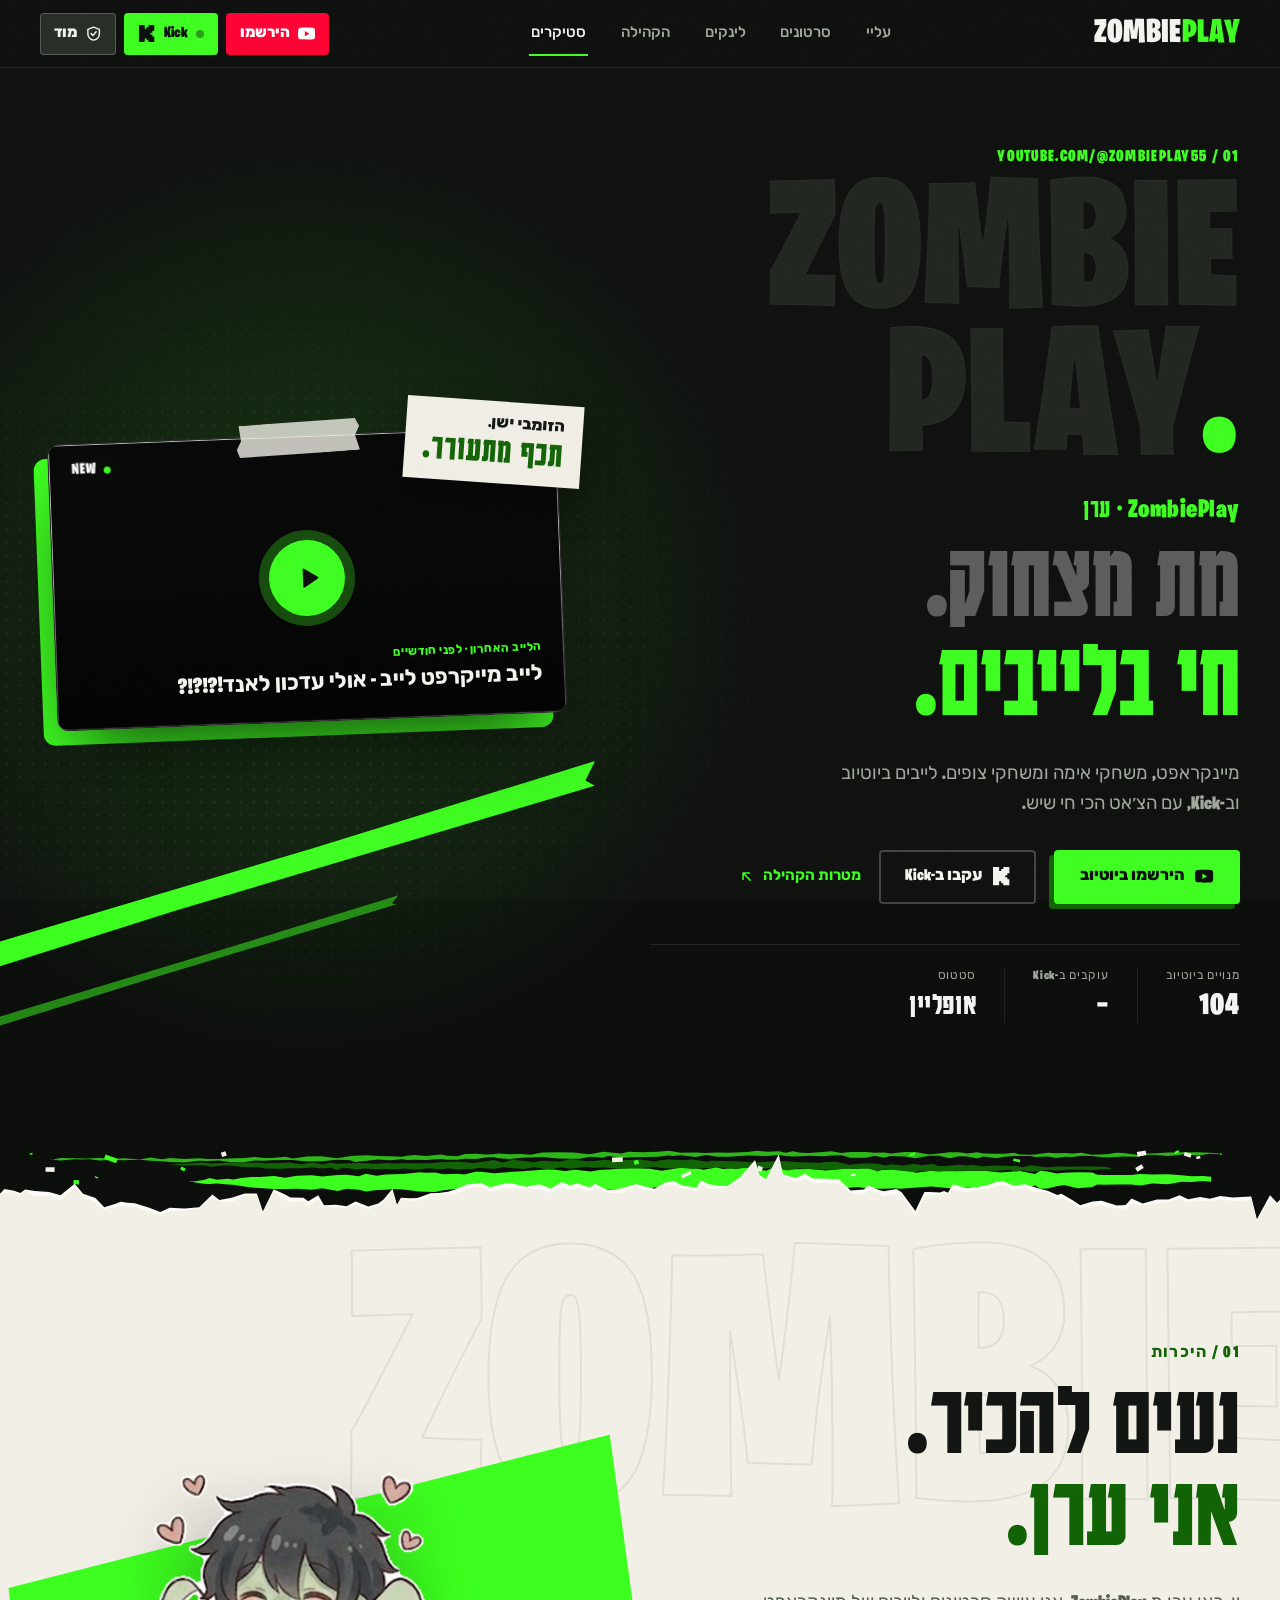
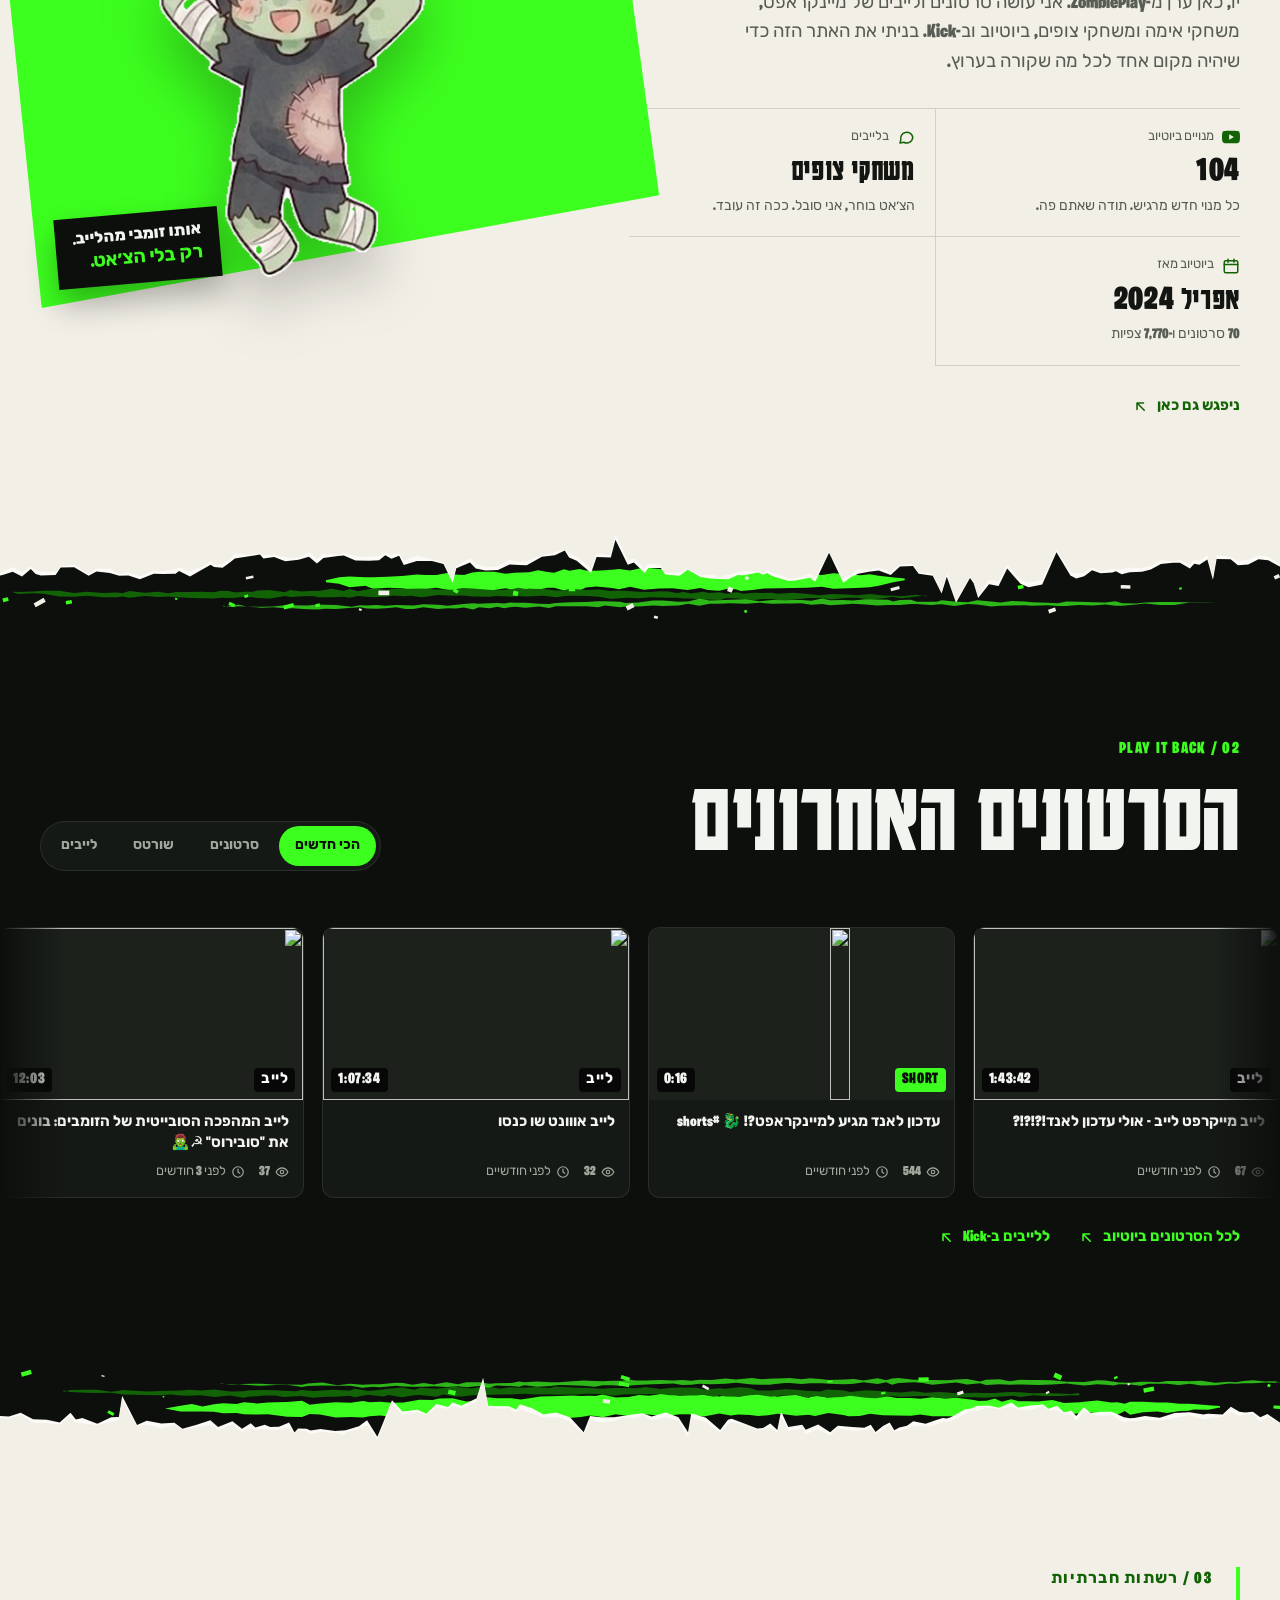
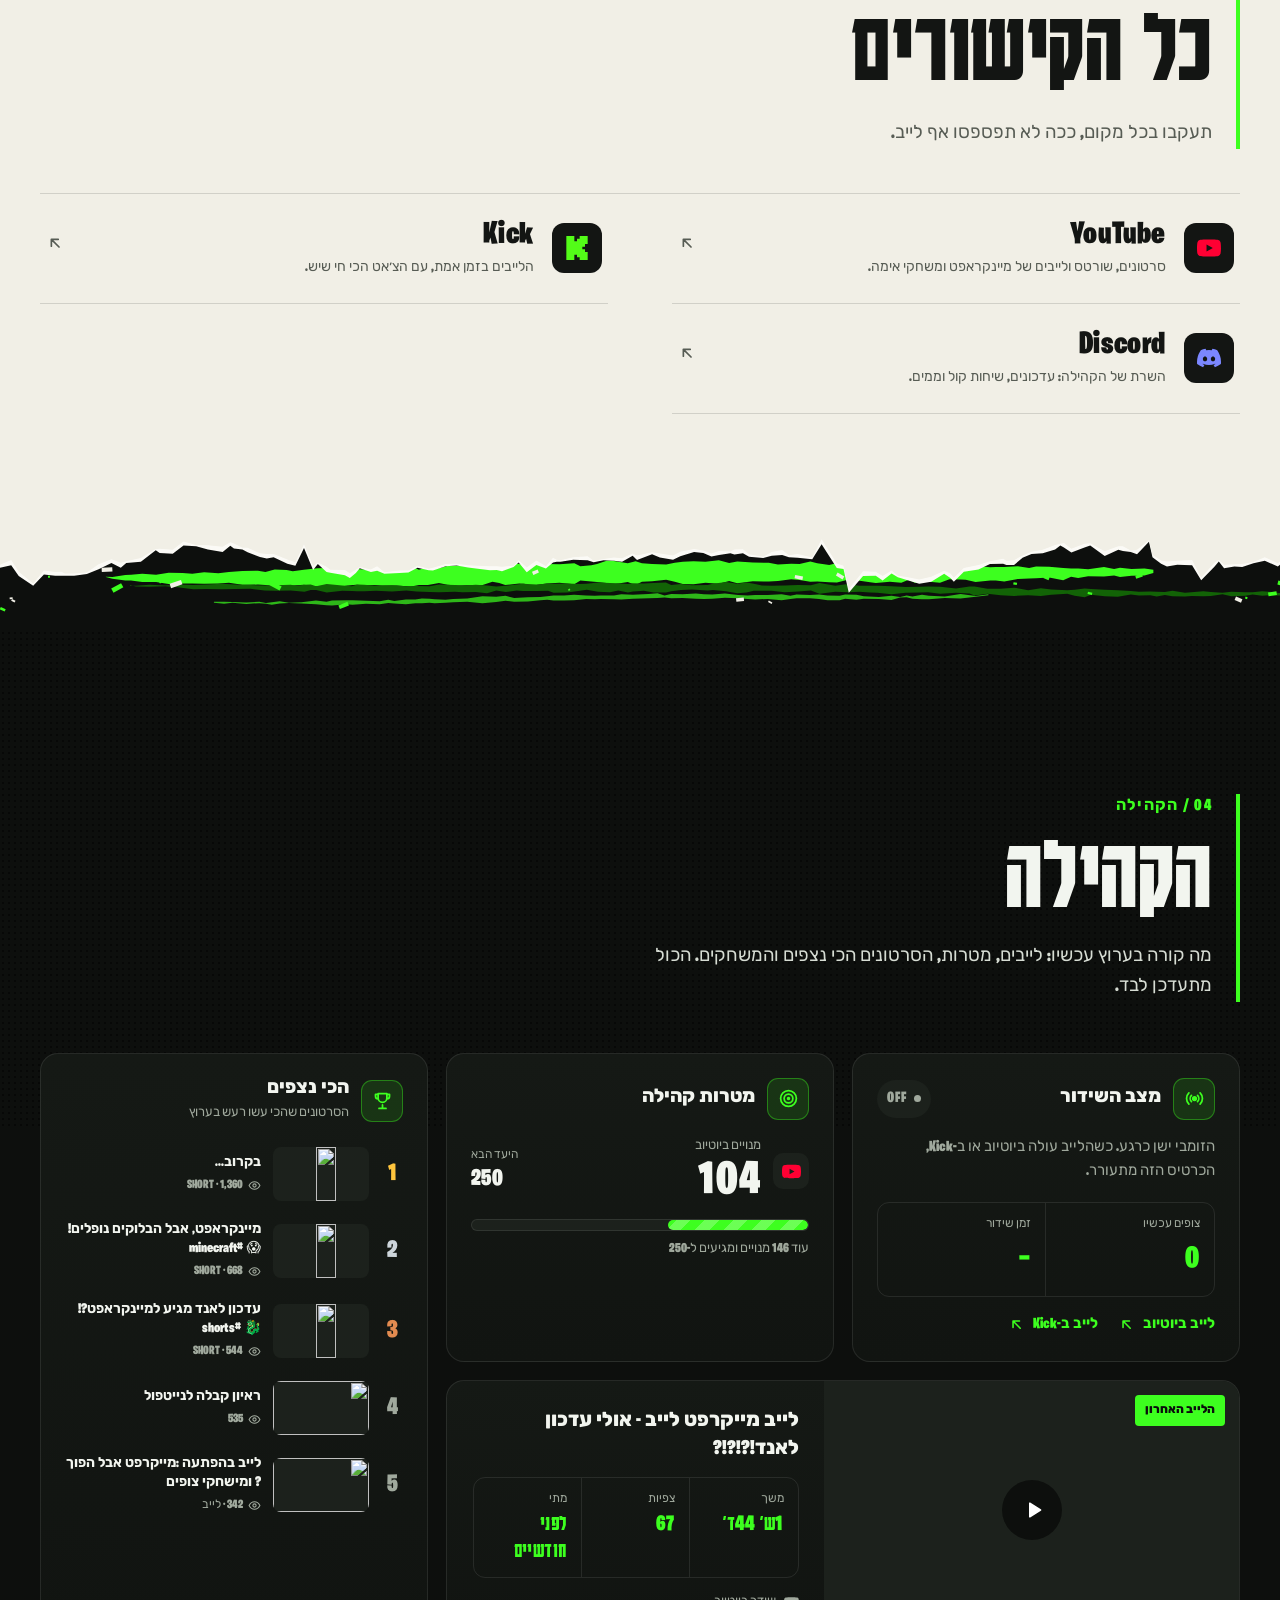
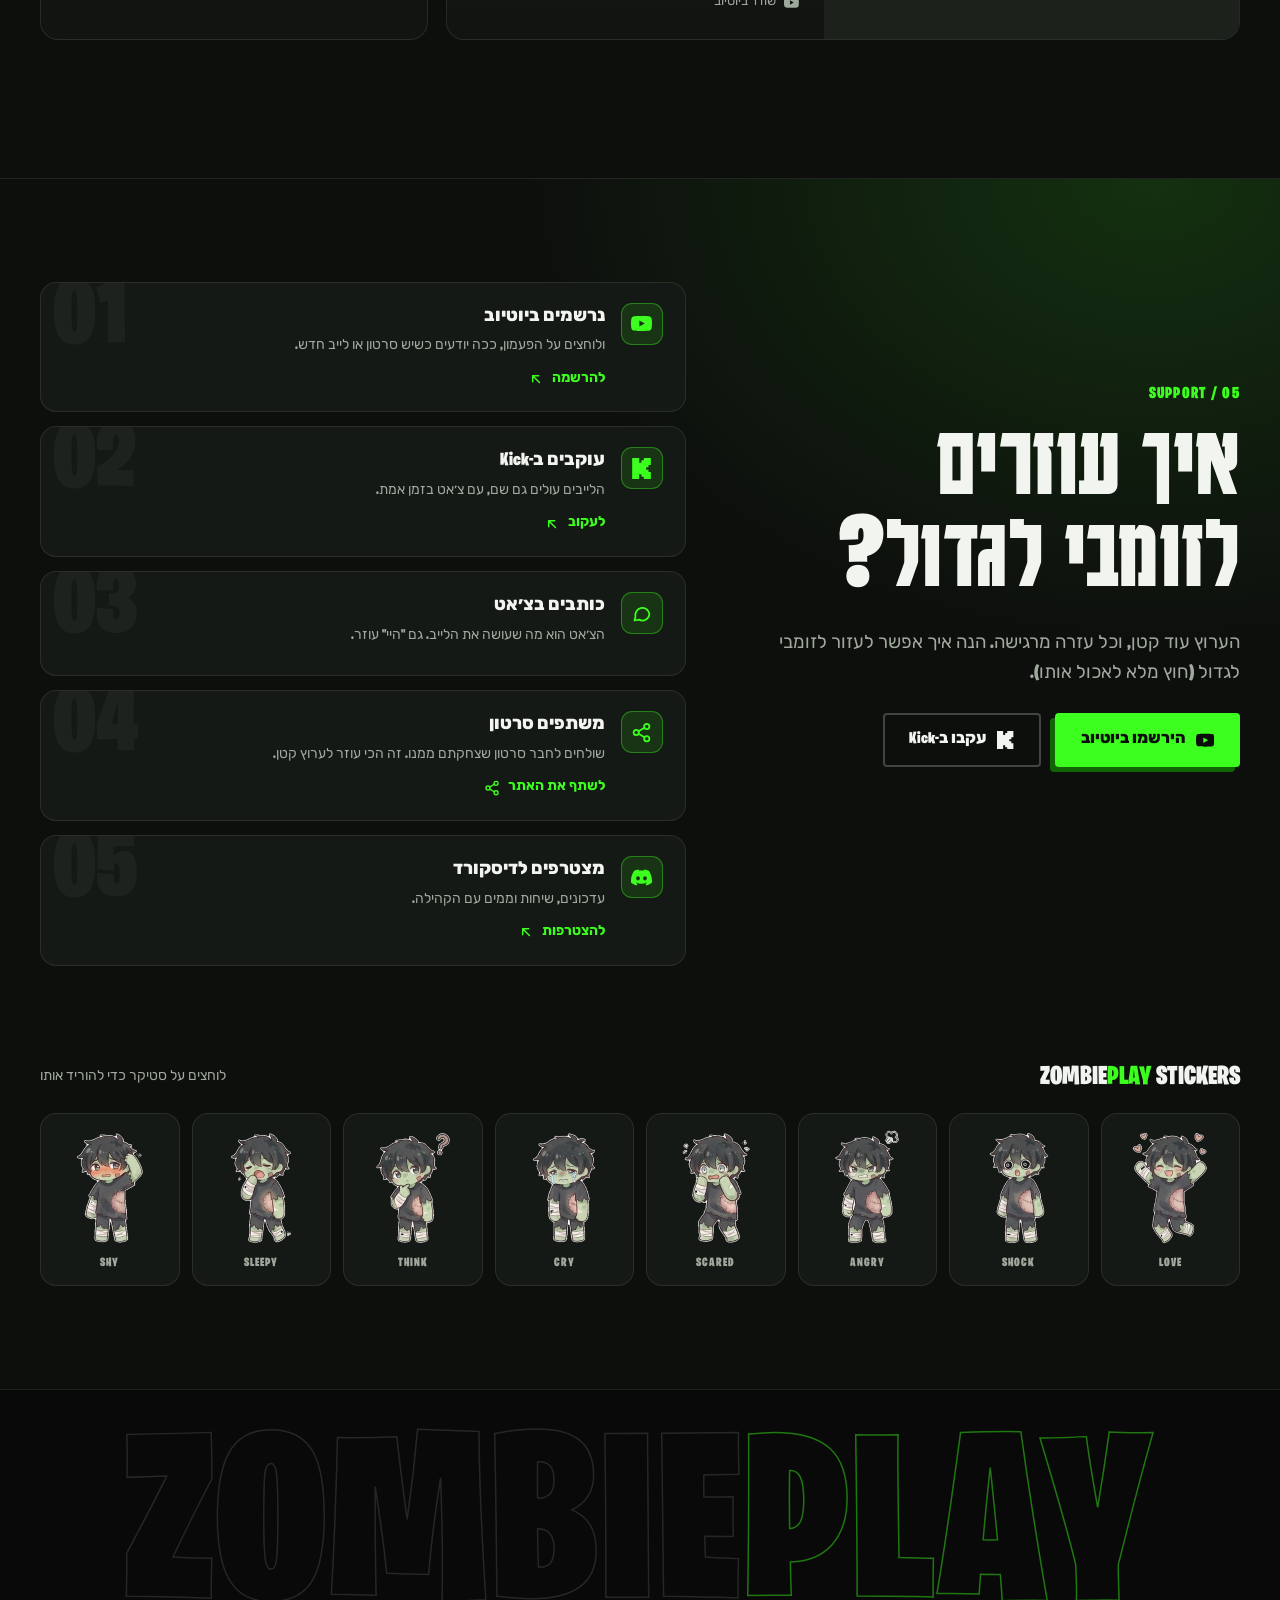
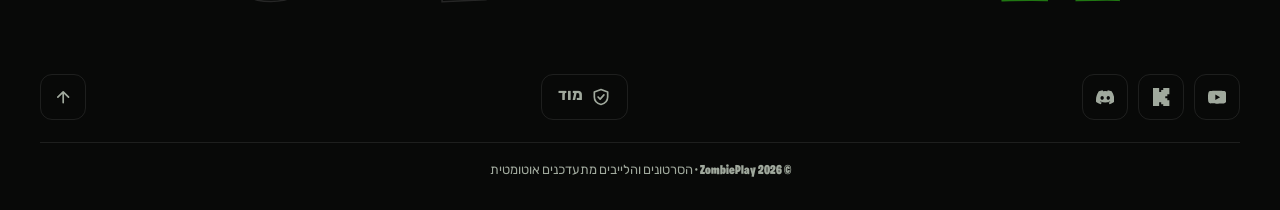
==== commit 1be586d2: "ZombiePlay: loading screen, park and chat games only from mod area" ====
--- a/zombieplay/index.html
+++ b/zombieplay/index.html
@@ -30,6 +30,30 @@
   <script src="assets/js/bot-goals.js" defer></script>
 </head>
 <body>
+
+<!-- מסך טעינה: התמונה מהערוץ, עם טבעת שמסתובבת, עד שהאתר מוכן -->
+<div class="loader" id="loader" aria-hidden="true">
+  <div class="loader__ring"><img src="assets/img/favicon-192.png" alt="" width="120" height="120"></div>
+  <div class="loader__word">ZOMBIE<b>PLAY</b></div>
+</div>
+<script>
+  (() => {
+    const el = document.getElementById('loader');
+    const t0 = Date.now();
+    let done = false;
+    const hide = () => {
+      if (done) return;
+      done = true;
+      // מוצג לפחות רגע, כדי שלא יהבהב
+      setTimeout(() => {
+        el.classList.add('is-done');
+        setTimeout(() => el.remove(), 600);
+      }, Math.max(0, 800 - (Date.now() - t0)));
+    };
+    addEventListener('load', hide, { once: true });
+    setTimeout(hide, 3500); // לא מחכים יותר מדי לתמונות איטיות
+  })();
+</script>
 
 <!-- ============ אייקונים ============ -->
 <svg width="0" height="0" style="position:absolute" aria-hidden="true" focusable="false">
@@ -97,8 +121,6 @@
       <a href="#links">לינקים</a>
       <a href="#community">הקהילה</a>
       <a href="#stickers">סטיקרים</a>
-      <a href="games.html">משחקי צ׳אט</a>
-      <a href="game.html">פארק</a>
     </nav>
 
     <div class="nav__cta">
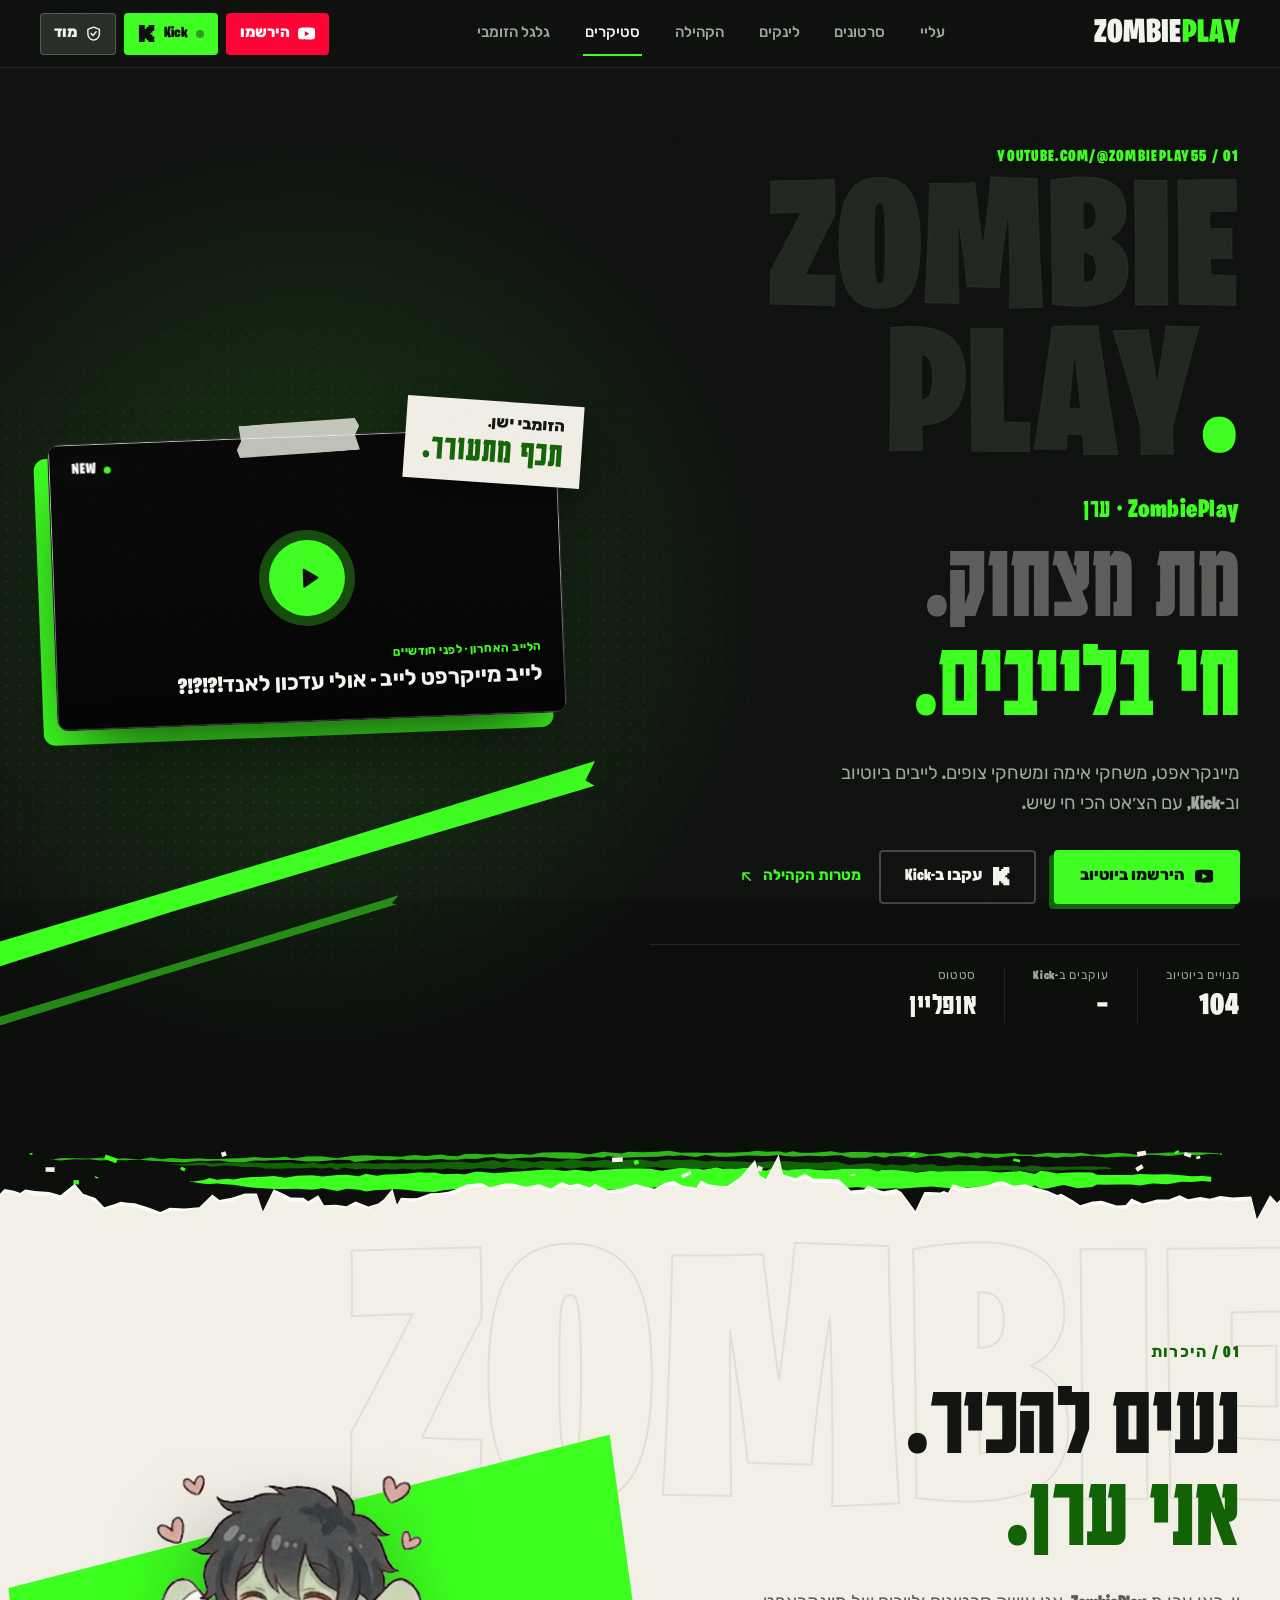
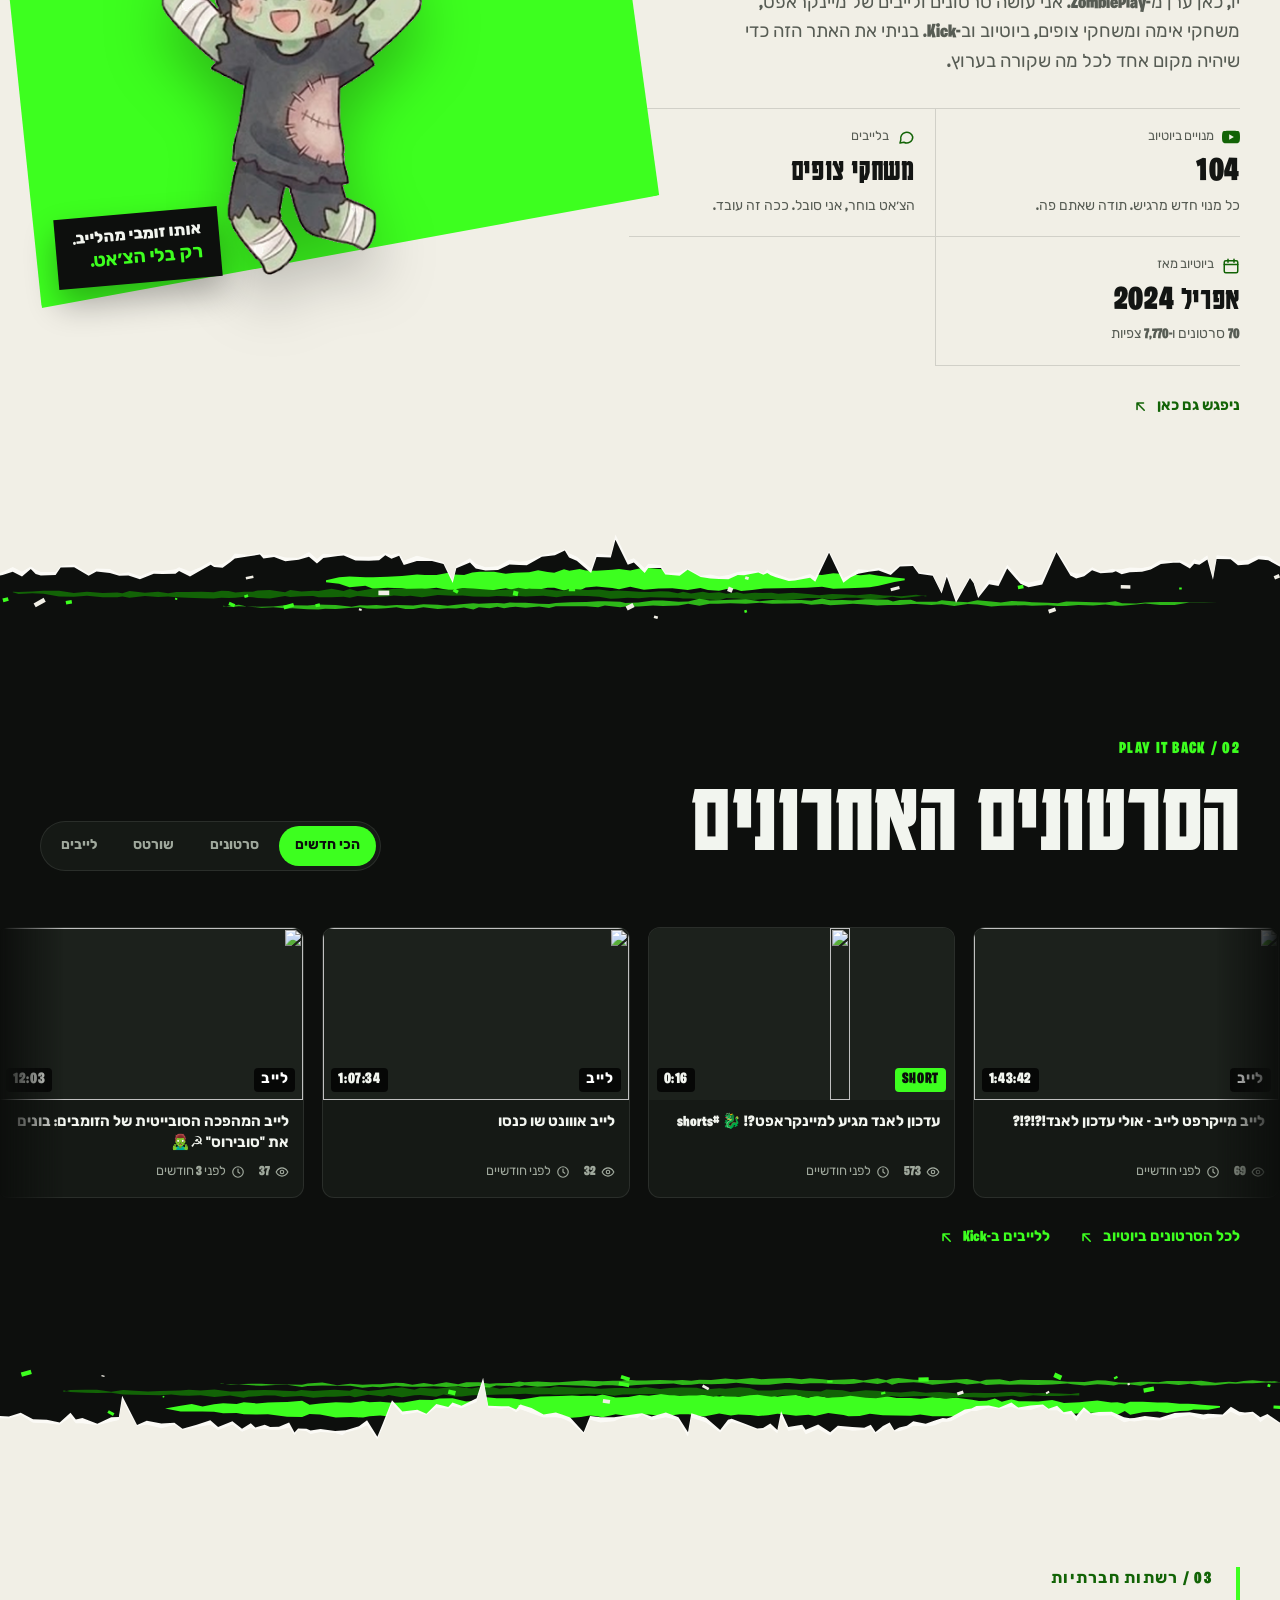
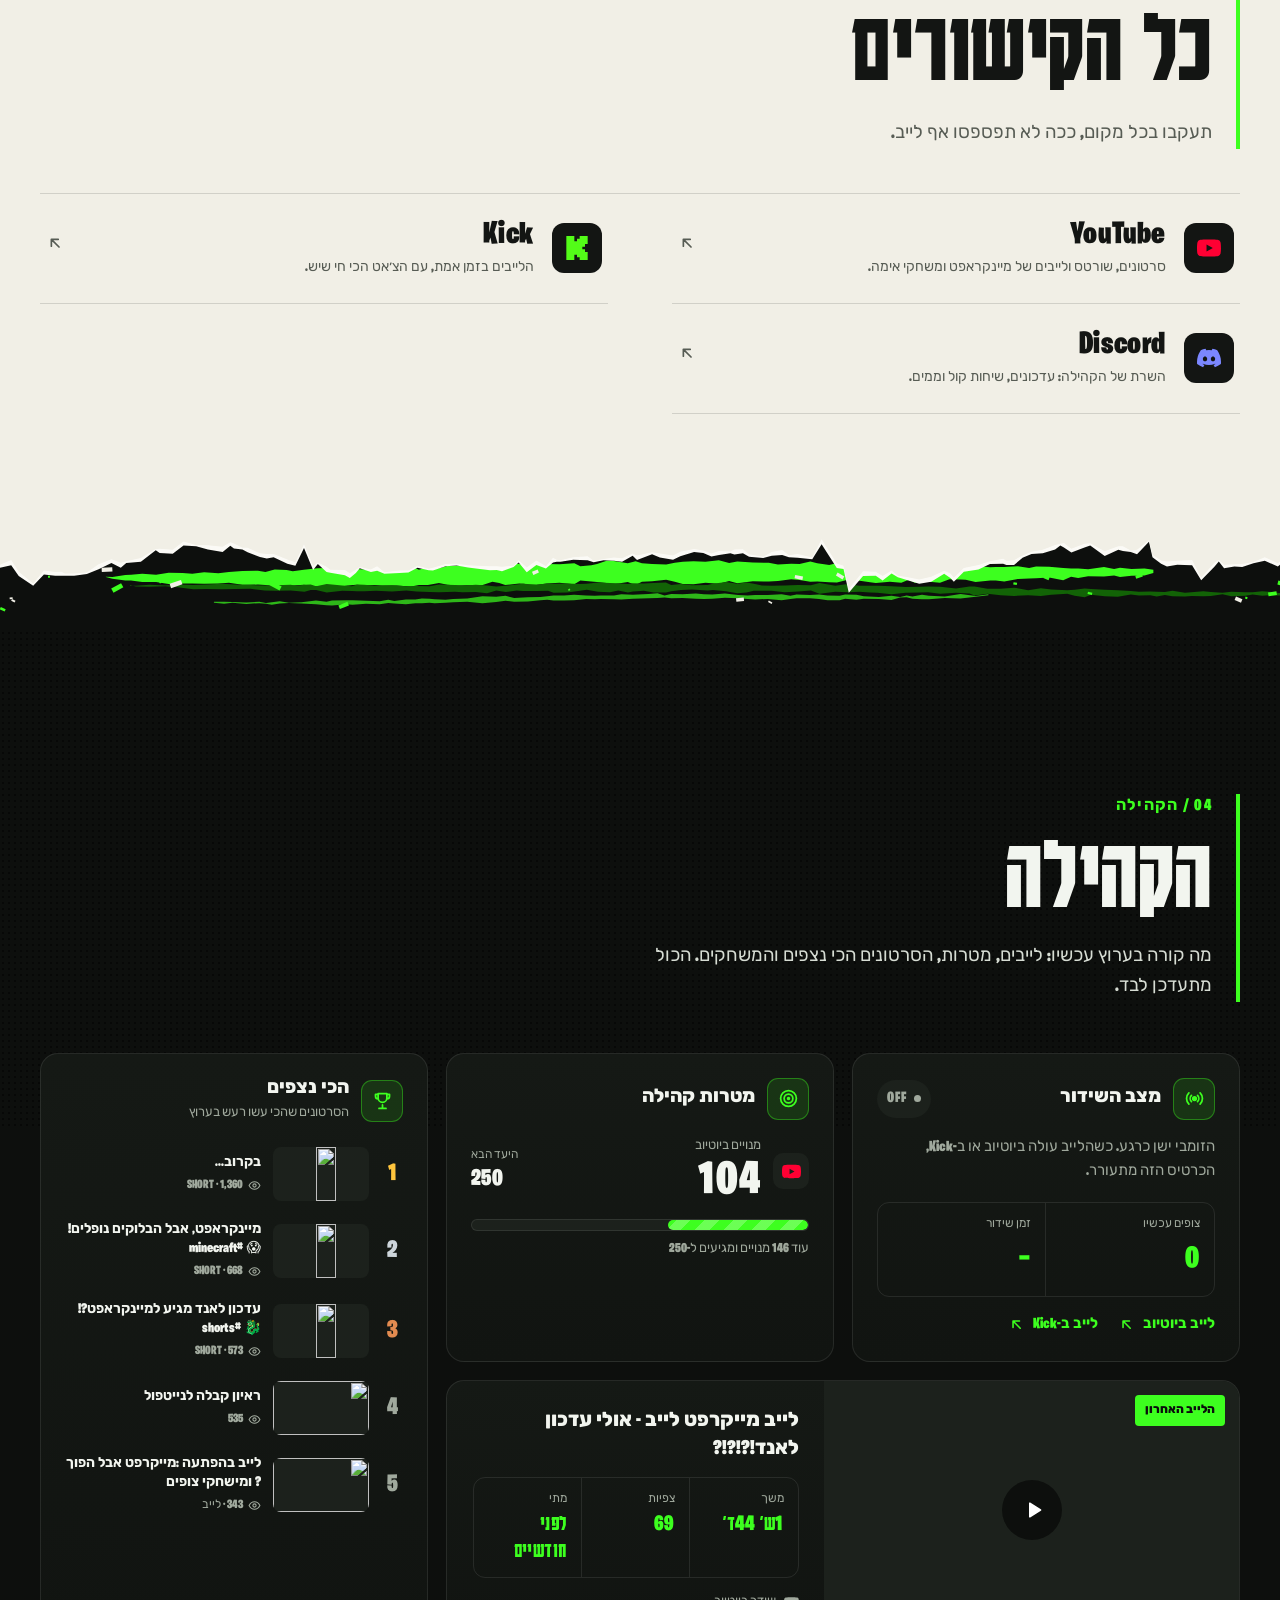
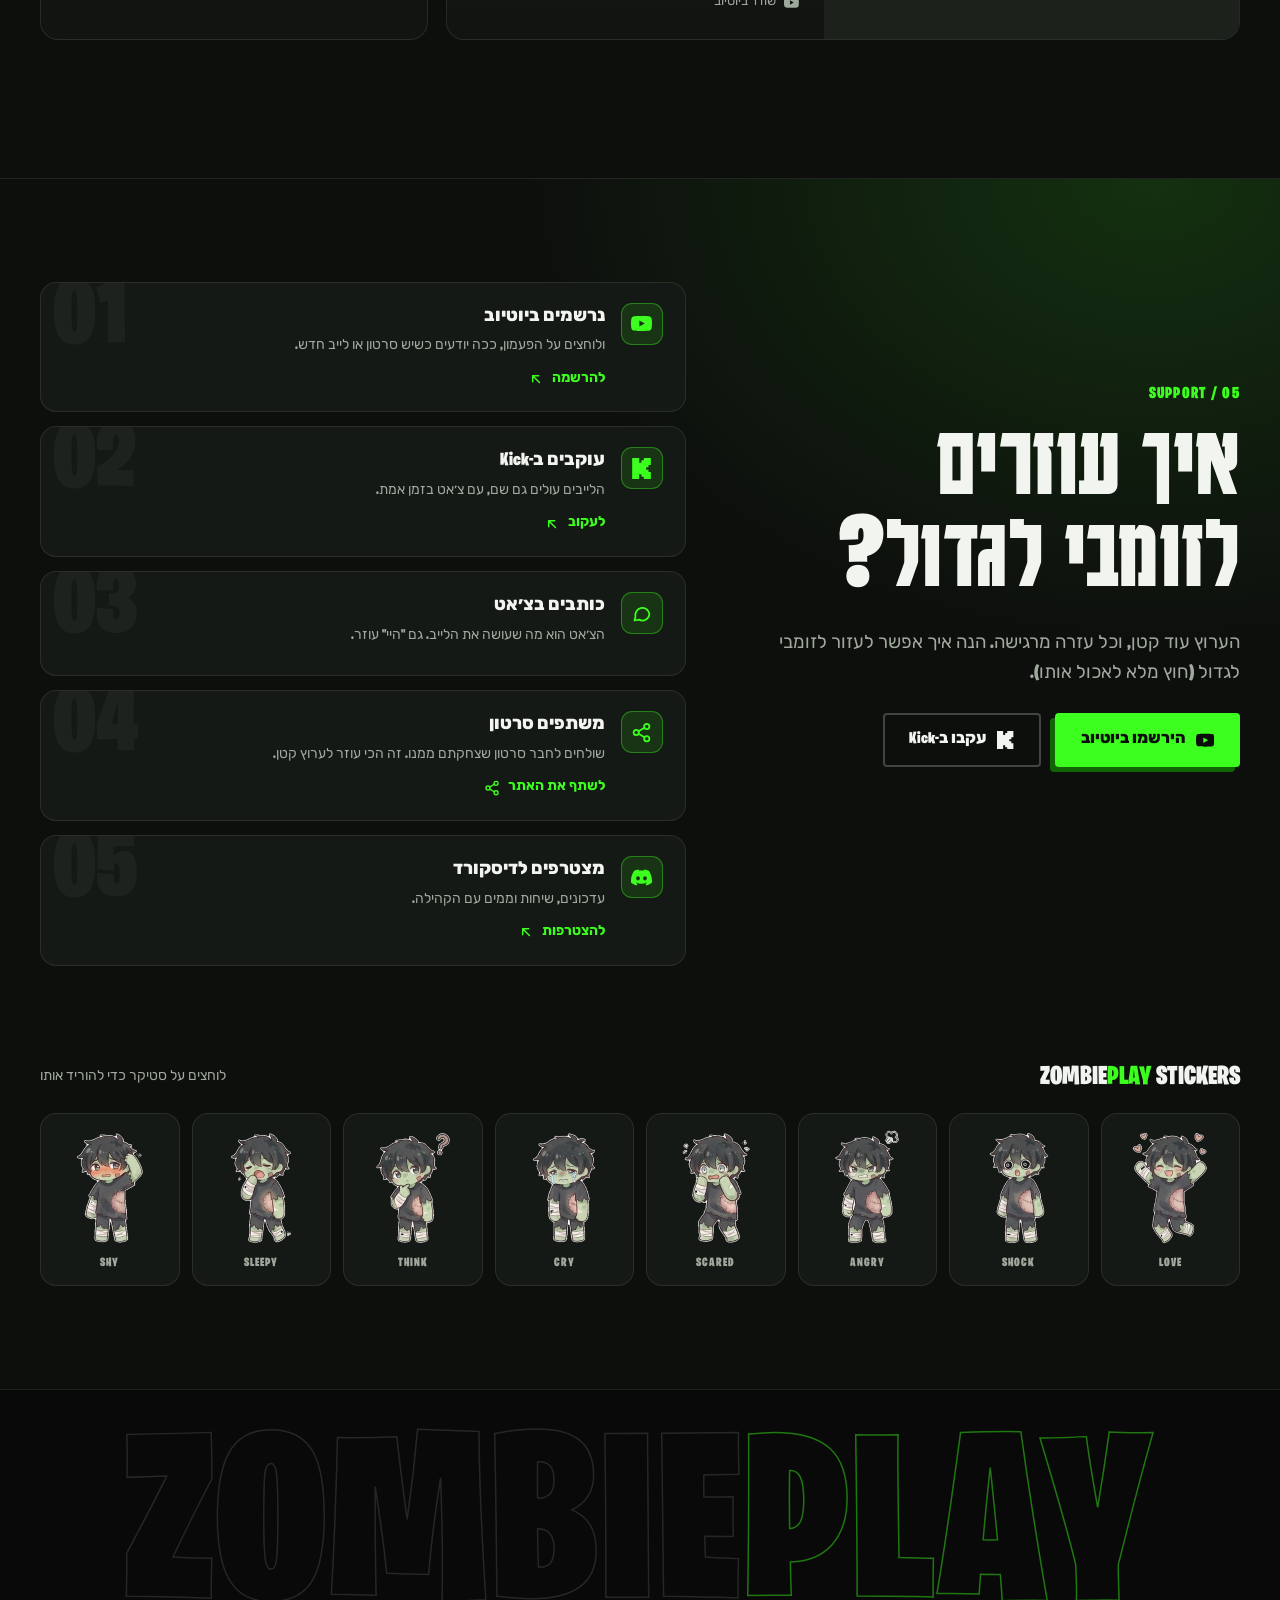
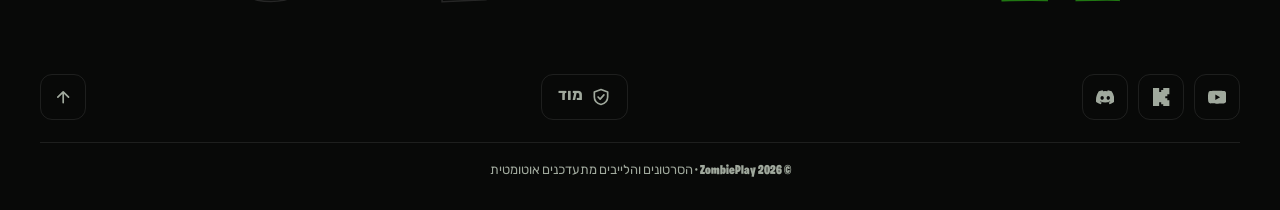
==== commit 293bc787: "ZombiePlay: add the zombie wheel page" ====
--- a/zombieplay/index.html
+++ b/zombieplay/index.html
@@ -121,6 +121,7 @@
       <a href="#links">לינקים</a>
       <a href="#community">הקהילה</a>
       <a href="#stickers">סטיקרים</a>
+      <a href="wheel.html">גלגל הזומבי</a>
     </nav>
 
     <div class="nav__cta">
--- a/zombieplay/assets/css/site.css
+++ b/zombieplay/assets/css/site.css
@@ -78,3 +78,44 @@
 .footer__mod { display: inline-flex; align-items: center; gap: 8px; padding: 0 16px; height: 46px; border: 1px solid var(--line); border-radius: 12px; color: var(--dim); font-weight: 700; transition: transform .2s ease, border-color .2s, color .2s; }
 .footer__mod .icon { width: 20px; height: 20px; }
 .footer__mod:hover { transform: translateY(-3px); border-color: var(--accent); color: var(--accent); }
+
+
+/* ─── מסך טעינה (רק כשיש JavaScript, אחרת הוא לא היה נעלם) ─── */
+.loader { display: none; }
+.js .loader {
+  position: fixed;
+  inset: 0;
+  z-index: 300;
+  display: grid;
+  place-content: center;
+  justify-items: center;
+  gap: 22px;
+  background:
+    radial-gradient(40% 40% at 50% 45%, color-mix(in srgb, var(--accent) 16%, transparent), transparent 70%),
+    var(--ink);
+  transition: opacity .5s ease, visibility .5s ease;
+}
+.js .loader.is-done { opacity: 0; visibility: hidden; }
+.loader__ring { position: relative; display: grid; place-items: center; width: 120px; height: 120px; }
+.loader__ring::before {
+  content: "";
+  position: absolute;
+  inset: -11px;
+  border: 5px solid rgba(255, 255, 255, .08);
+  border-top-color: var(--accent);
+  border-right-color: var(--accent);
+  border-radius: 50%;
+  animation: loader-spin .8s linear infinite;
+}
+.loader__ring img {
+  width: 120px;
+  height: 120px;
+  border-radius: 50%;
+  object-fit: cover;
+  box-shadow: 0 0 44px color-mix(in srgb, var(--accent) 45%, transparent);
+  animation: loader-pulse 1.6s ease-in-out infinite;
+}
+.loader__word { direction: ltr; font-family: var(--fn); font-size: 30px; line-height: 1; letter-spacing: .04em; color: var(--text); }
+.loader__word b { font-weight: 400; color: var(--accent); }
+@keyframes loader-spin { to { transform: rotate(360deg); } }
+@keyframes loader-pulse { 50% { transform: scale(.95); } }
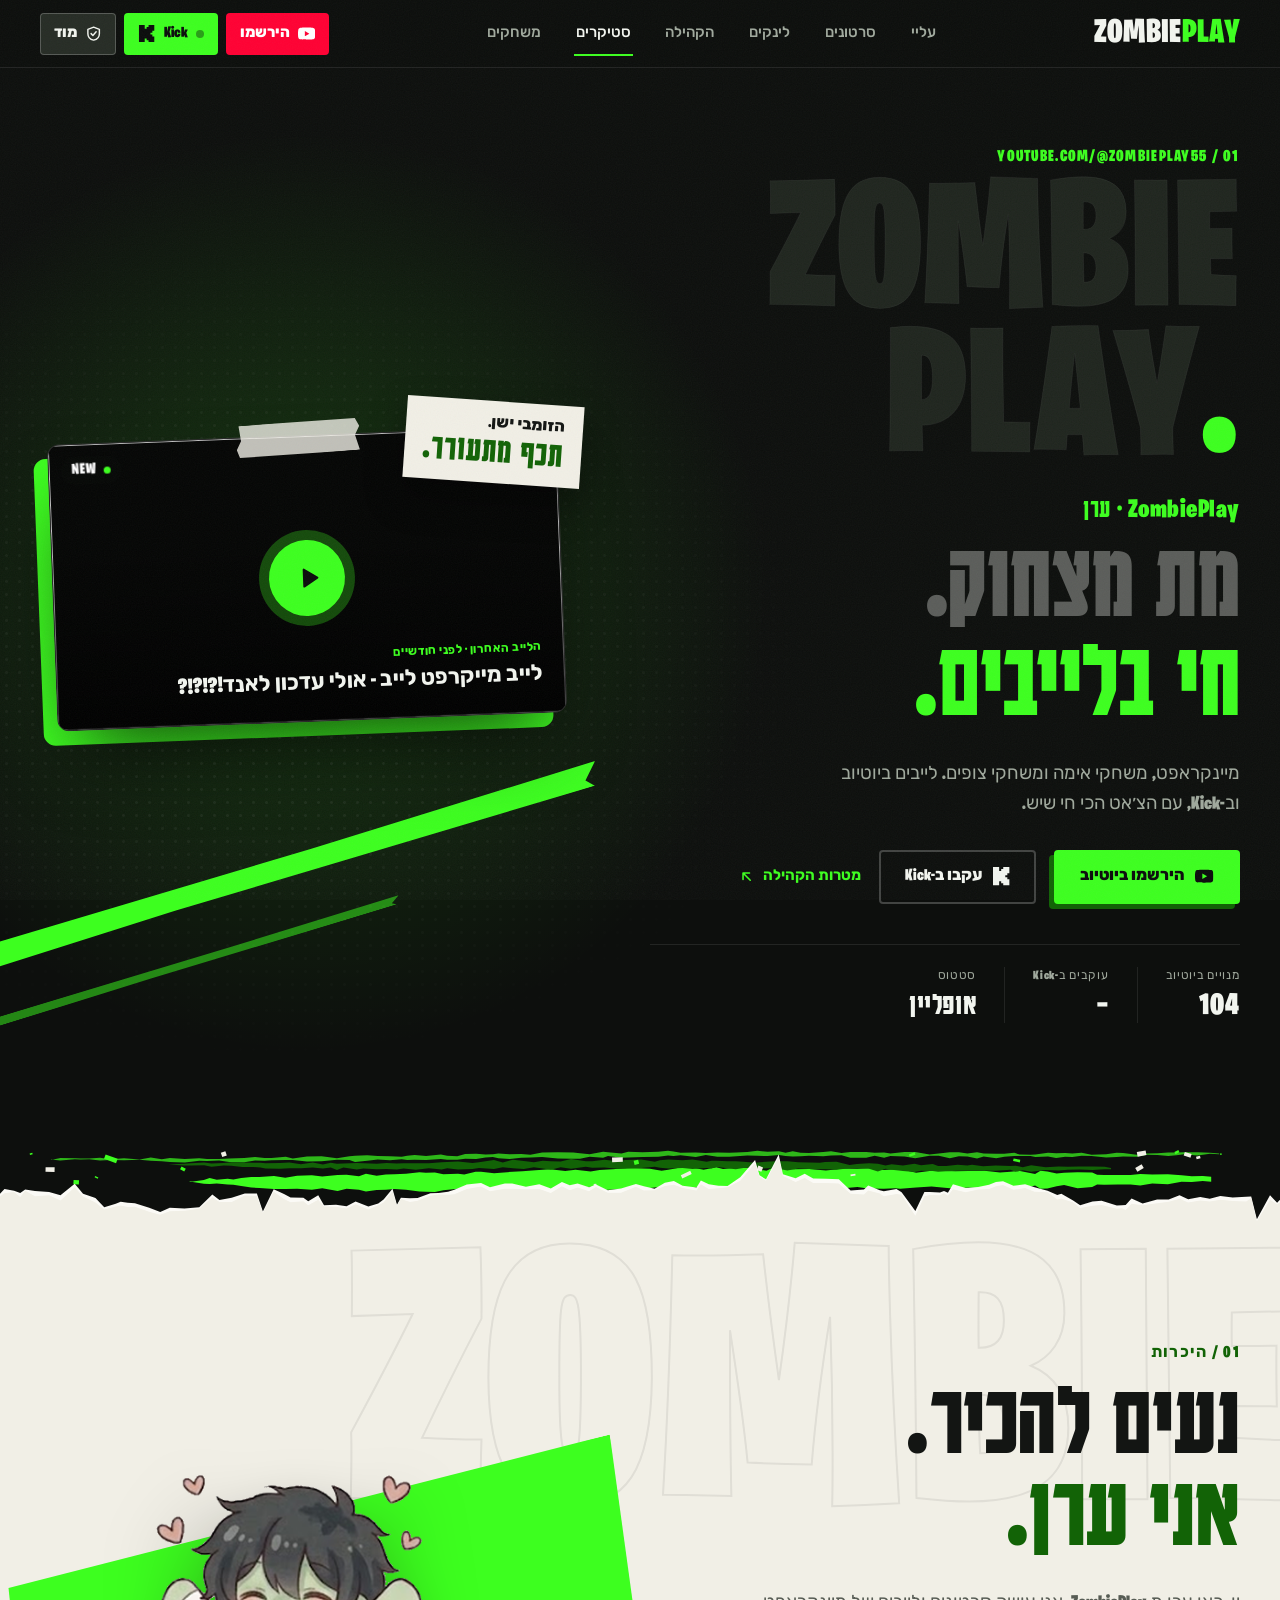
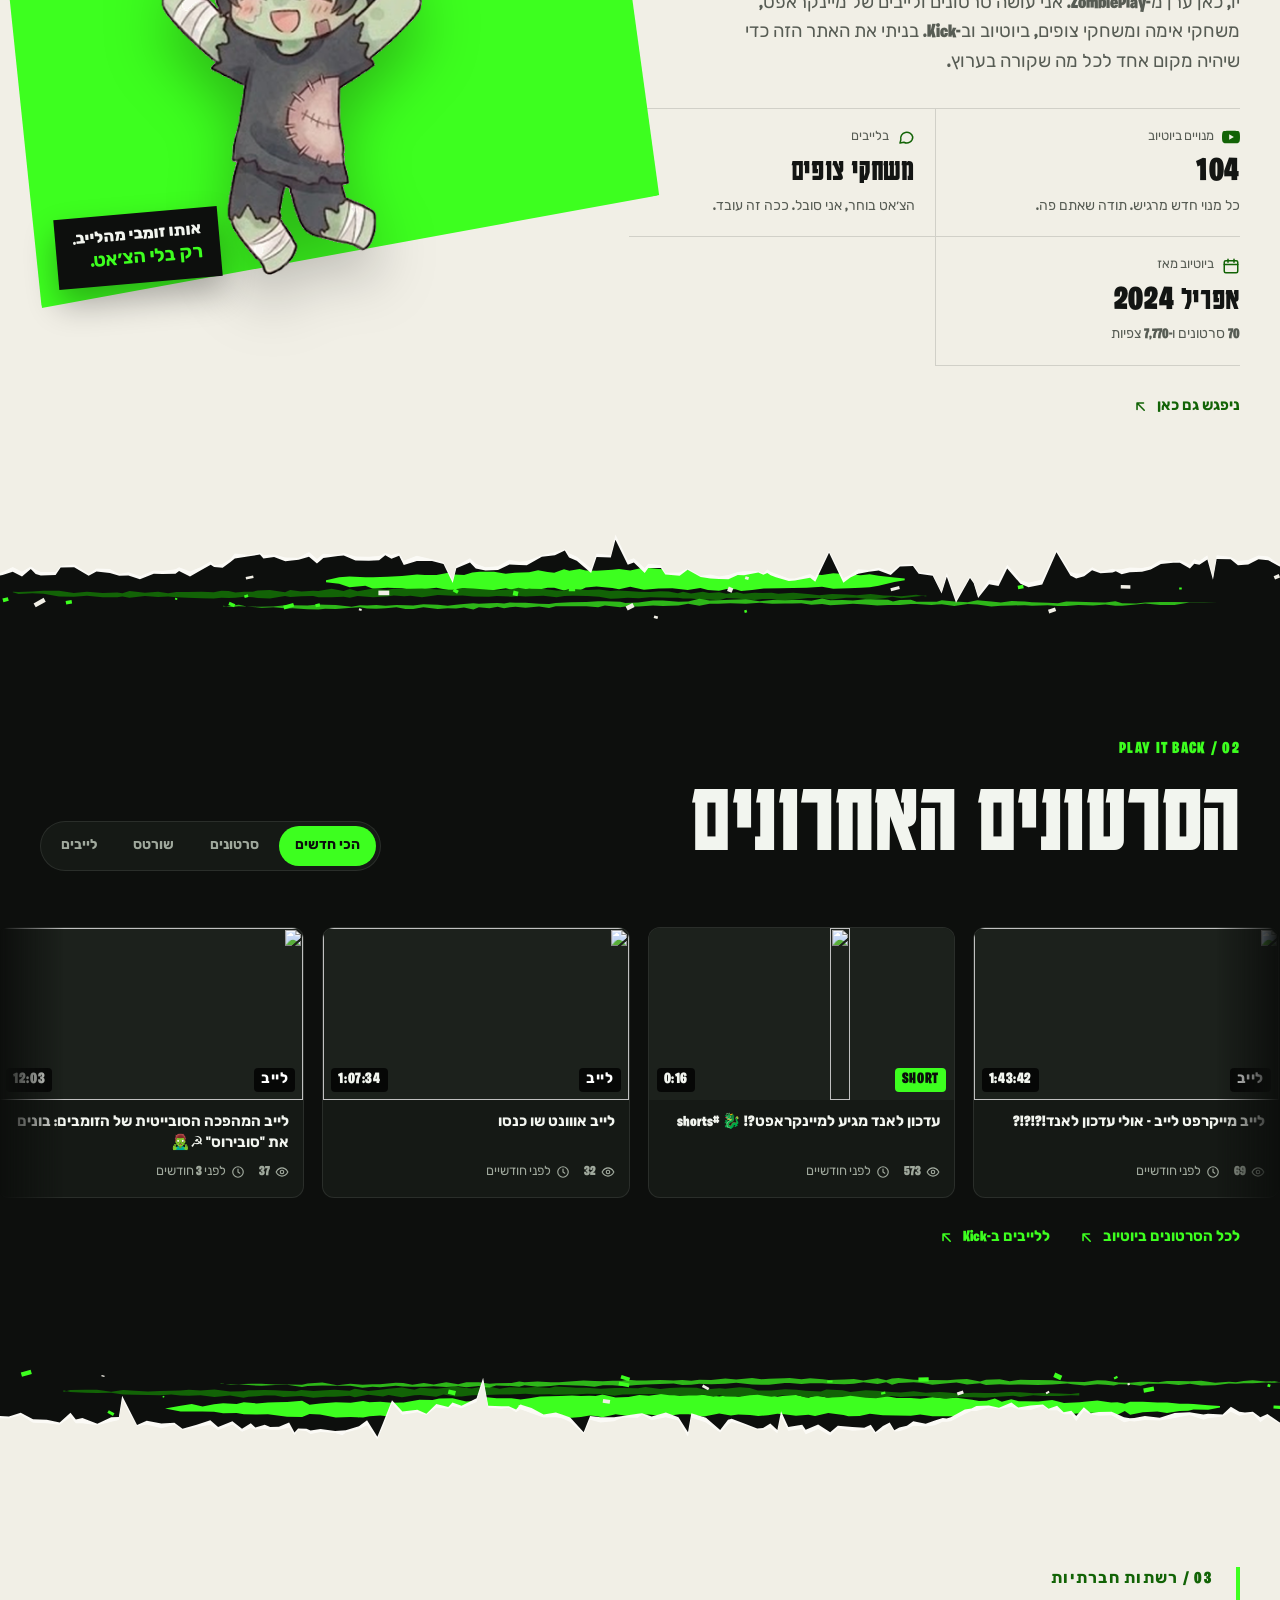
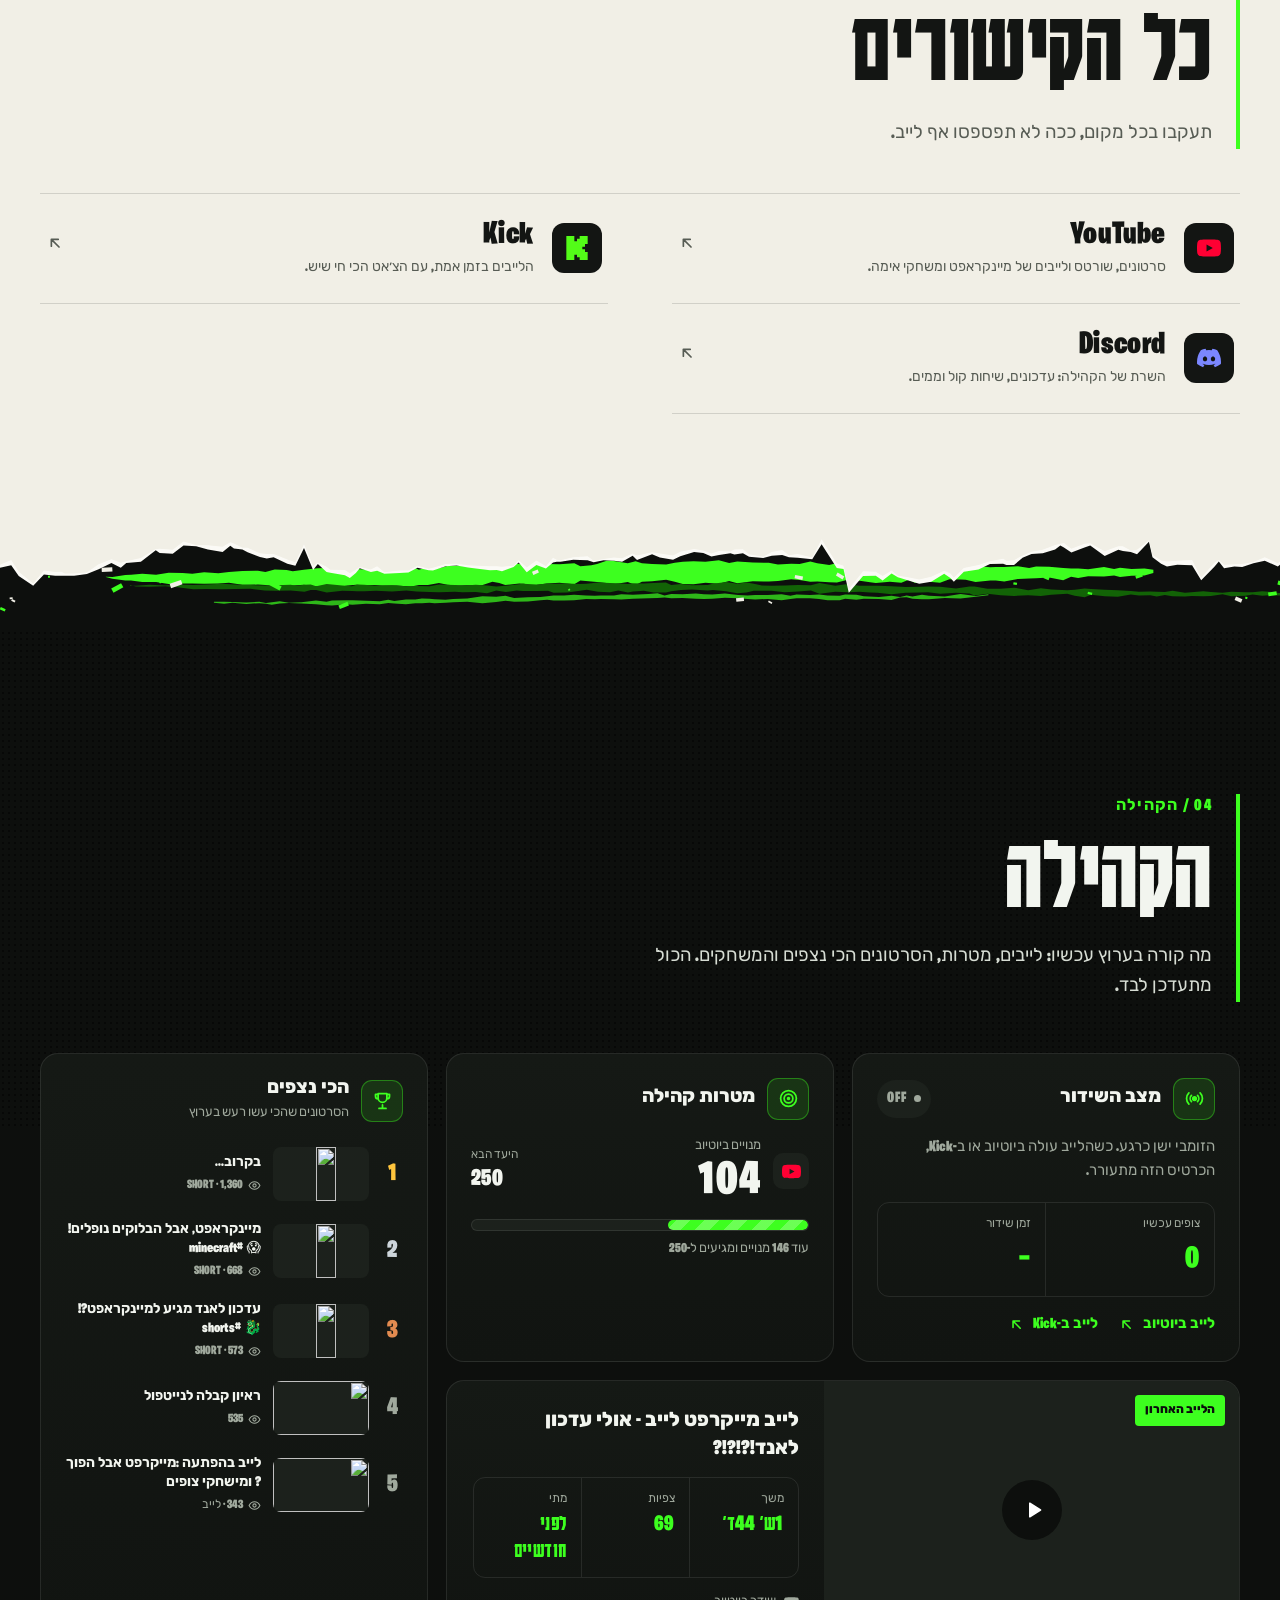
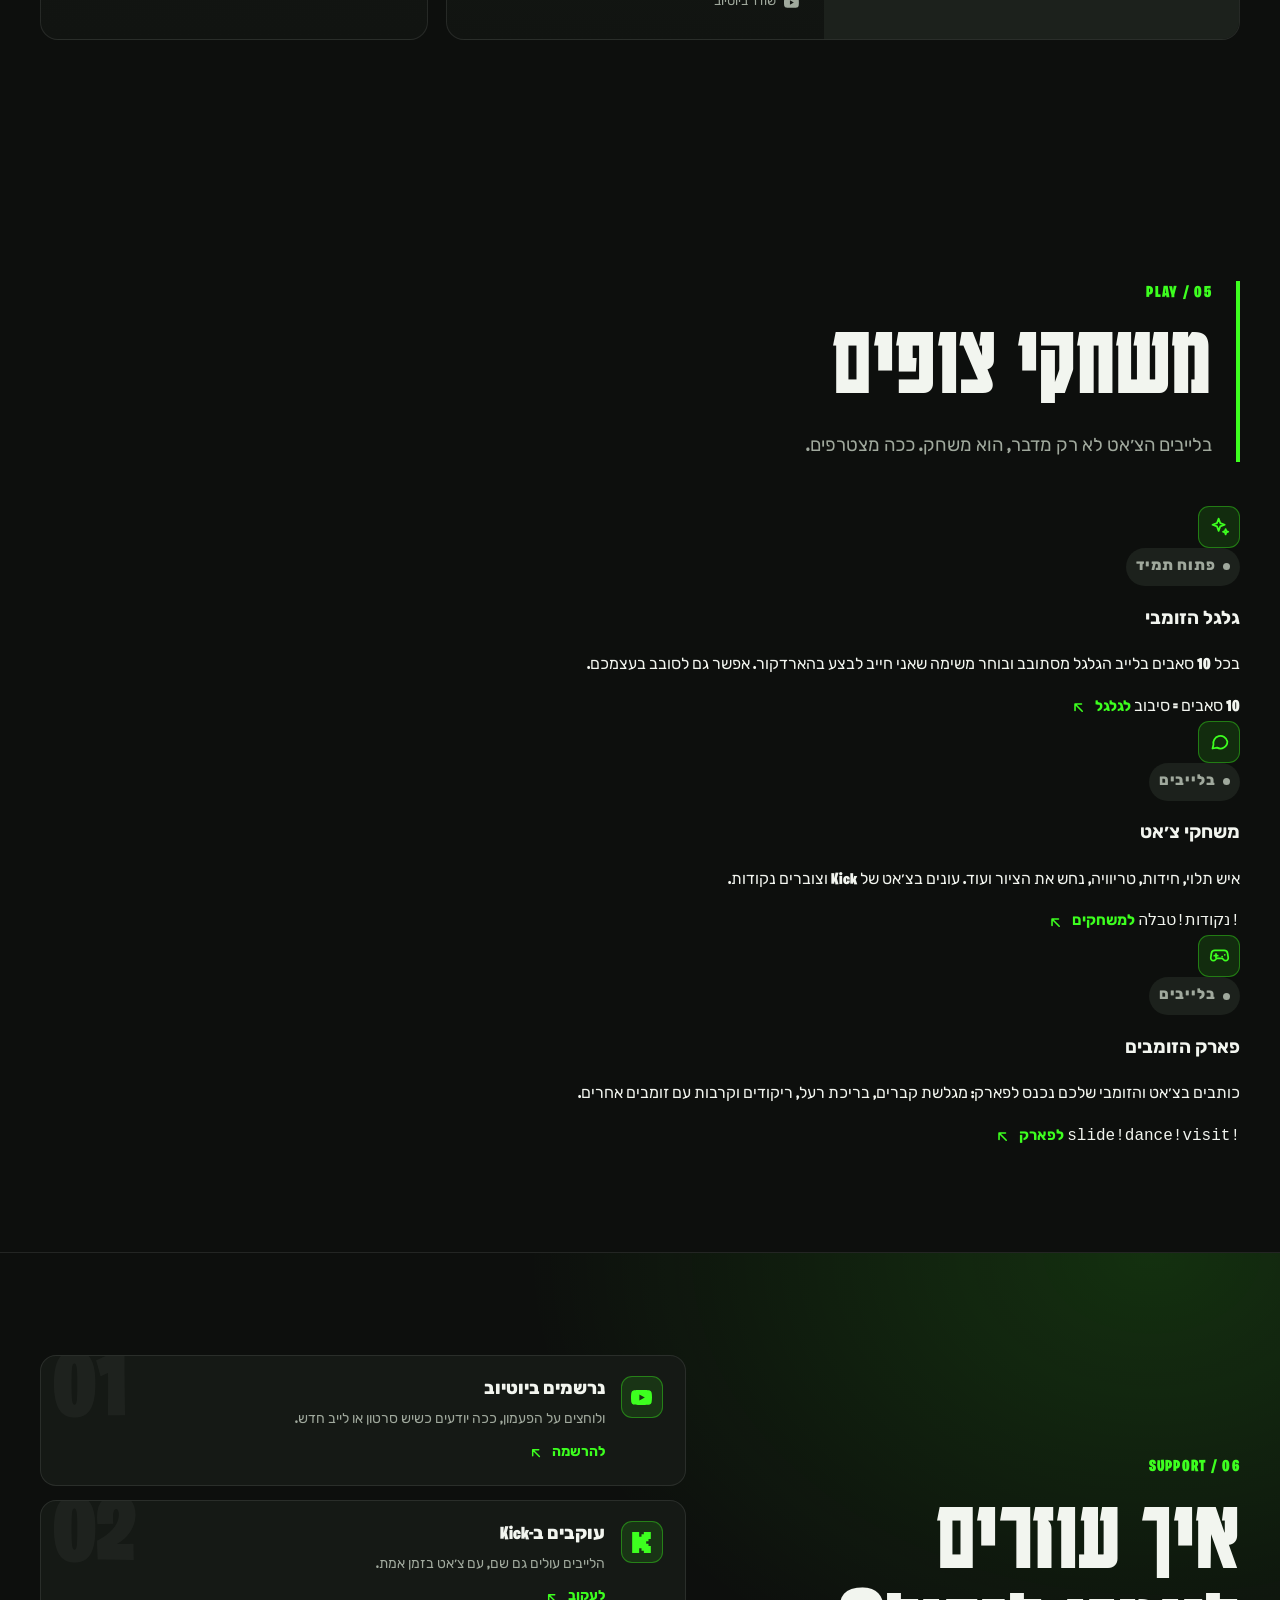
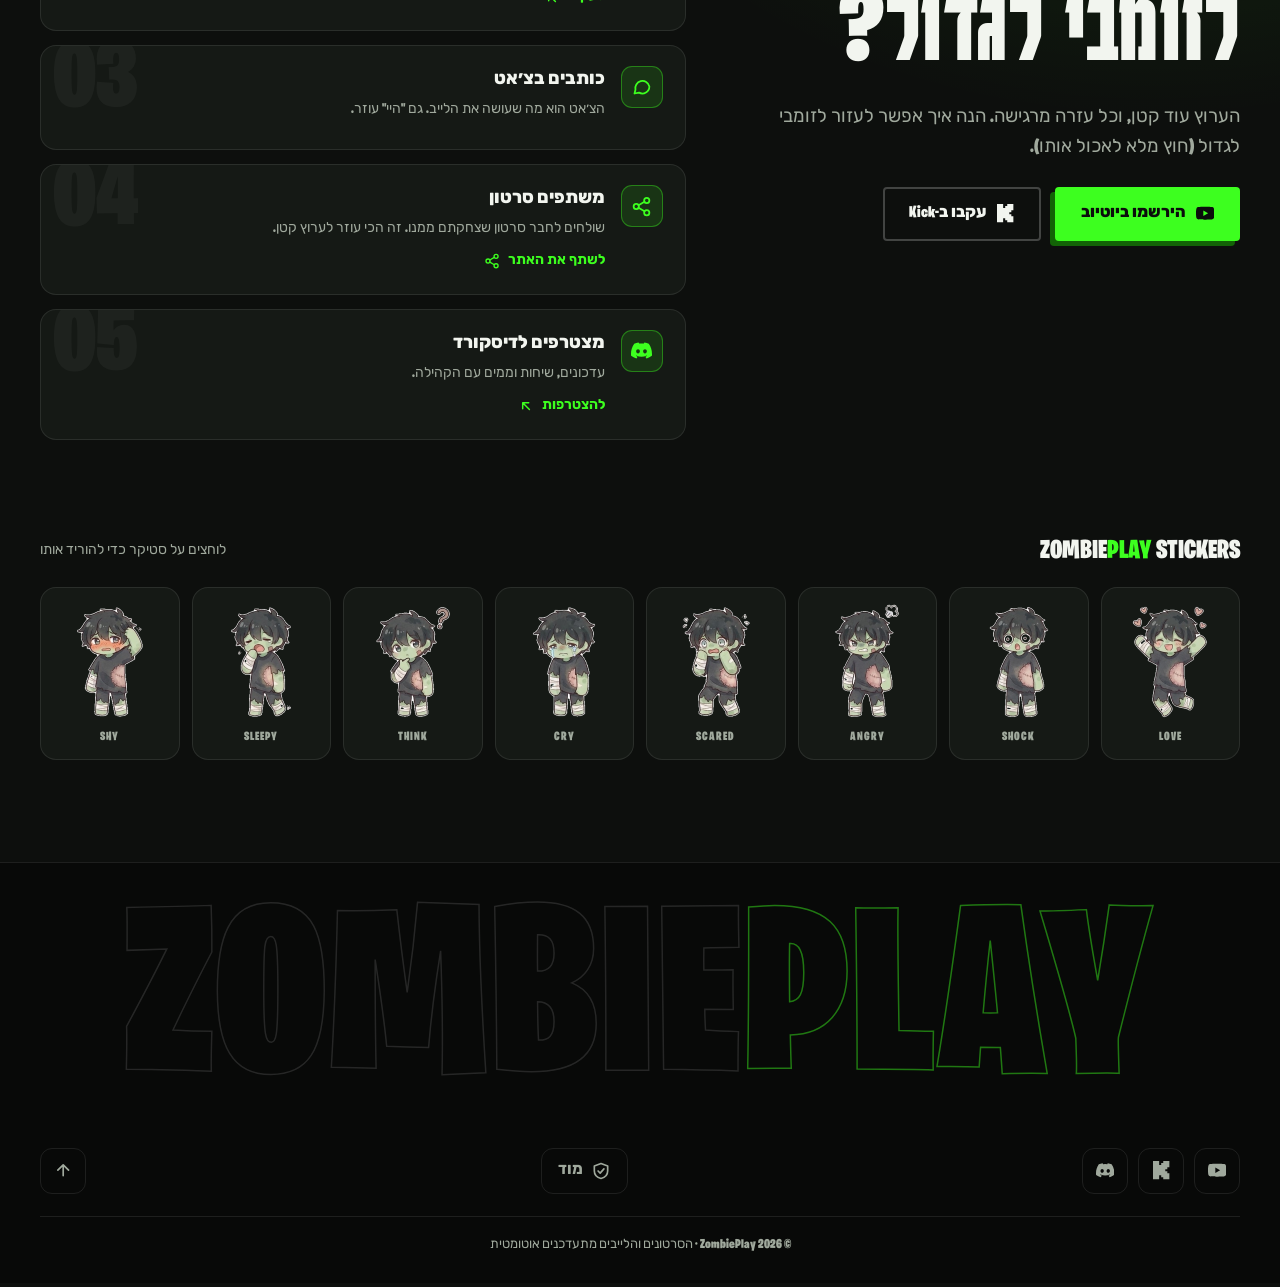
==== commit 18386fd2: "ZombiePlay: viewer games section, add-to-home-screen" ====
--- a/zombieplay/index.html
+++ b/zombieplay/index.html
@@ -28,6 +28,8 @@
   <script src="data/youtube.js"></script>
   <script src="assets/js/app.js" defer></script>
   <script src="assets/js/bot-goals.js" defer></script>
+  <script src="assets/js/play.js" defer></script>
+  <link rel="manifest" href="manifest.webmanifest">
 </head>
 <body>
 
@@ -121,7 +123,7 @@
       <a href="#links">לינקים</a>
       <a href="#community">הקהילה</a>
       <a href="#stickers">סטיקרים</a>
-      <a href="wheel.html">גלגל הזומבי</a>
+      <a href="#play">משחקים</a>
     </nav>
 
     <div class="nav__cta">
@@ -358,11 +360,60 @@
     </div>
   </section>
 
+  <!-- ============ משחקי צופים: הגלגל, משחקי הצ'אט והפארק. המצב החי מגיע מהבוט (assets/js/play.js) ============ -->
+  <section class="section play" id="play">
+    <div class="container">
+      <header class="section-head section-head--bar">
+        <div>
+          <p class="eyebrow">05 / PLAY</p>
+          <h2 class="display">משחקי צופים</h2>
+          <p class="lead">בלייבים הצ׳אט לא רק מדבר, הוא משחק. ככה מצטרפים.</p>
+        </div>
+      </header>
+
+      <div class="play-grid">
+        <a class="play-card" href="wheel.html" id="playWheel">
+          <span class="play-card__top">
+            <span class="card__icon"><svg class="icon"><use href="#i-spark"/></svg></span>
+            <span class="status play-card__status">פתוח תמיד</span>
+          </span>
+          <h3 class="play-card__title">גלגל הזומבי</h3>
+          <p class="play-card__text">בכל 10 סאבים בלייב הגלגל מסתובב ובוחר משימה שאני חייב לבצע בהארדקור. אפשר גם לסובב בעצמכם.</p>
+          <span class="play-card__how"><span class="play-chip">10 סאבים = סיבוב</span></span>
+          <span class="link-arrow">לגלגל <svg class="icon"><use href="#i-arrow"/></svg></span>
+        </a>
+
+        <a class="play-card" href="games.html" id="playChat">
+          <span class="play-card__top">
+            <span class="card__icon"><svg class="icon"><use href="#i-chat"/></svg></span>
+            <span class="status play-card__status" id="playChatStatus">בלייבים</span>
+          </span>
+          <h3 class="play-card__title">משחקי צ׳אט</h3>
+          <p class="play-card__text">איש תלוי, חידות, טריוויה, נחש את הציור ועוד. עונים בצ׳אט של Kick וצוברים נקודות.</p>
+          <span class="play-card__how"><code class="play-chip" dir="rtl">!נקודות</code><code class="play-chip" dir="rtl">!טבלה</code></span>
+          <ol class="play-board" id="playBoard" hidden></ol>
+          <span class="link-arrow">למשחקים <svg class="icon"><use href="#i-arrow"/></svg></span>
+        </a>
+
+        <a class="play-card" href="game.html" id="playPark">
+          <span class="play-card__top">
+            <span class="card__icon"><svg class="icon"><use href="#i-gamepad"/></svg></span>
+            <span class="status play-card__status" id="playParkStatus">בלייבים</span>
+          </span>
+          <h3 class="play-card__title">פארק הזומבים</h3>
+          <p class="play-card__text">כותבים בצ׳אט והזומבי שלכם נכנס לפארק: מגלשת קברים, בריכת רעל, ריקודים וקרבות עם זומבים אחרים.</p>
+          <span class="play-card__how"><code class="play-chip" dir="ltr">visit!</code><code class="play-chip" dir="ltr">dance!</code><code class="play-chip" dir="ltr">slide!</code></span>
+          <span class="link-arrow">לפארק <svg class="icon"><use href="#i-arrow"/></svg></span>
+        </a>
+      </div>
+    </div>
+  </section>
+
   <!-- ============ עוזרים לערוץ + סטיקרים ============ -->
   <section class="section support" id="stickers">
     <div class="container support__grid">
       <div class="support__intro">
-        <p class="eyebrow">05 / SUPPORT</p>
+        <p class="eyebrow">06 / SUPPORT</p>
         <h2 class="display" id="supportTitle"></h2>
         <p class="lead" id="supportText"></p>
         <div class="support__ctas">
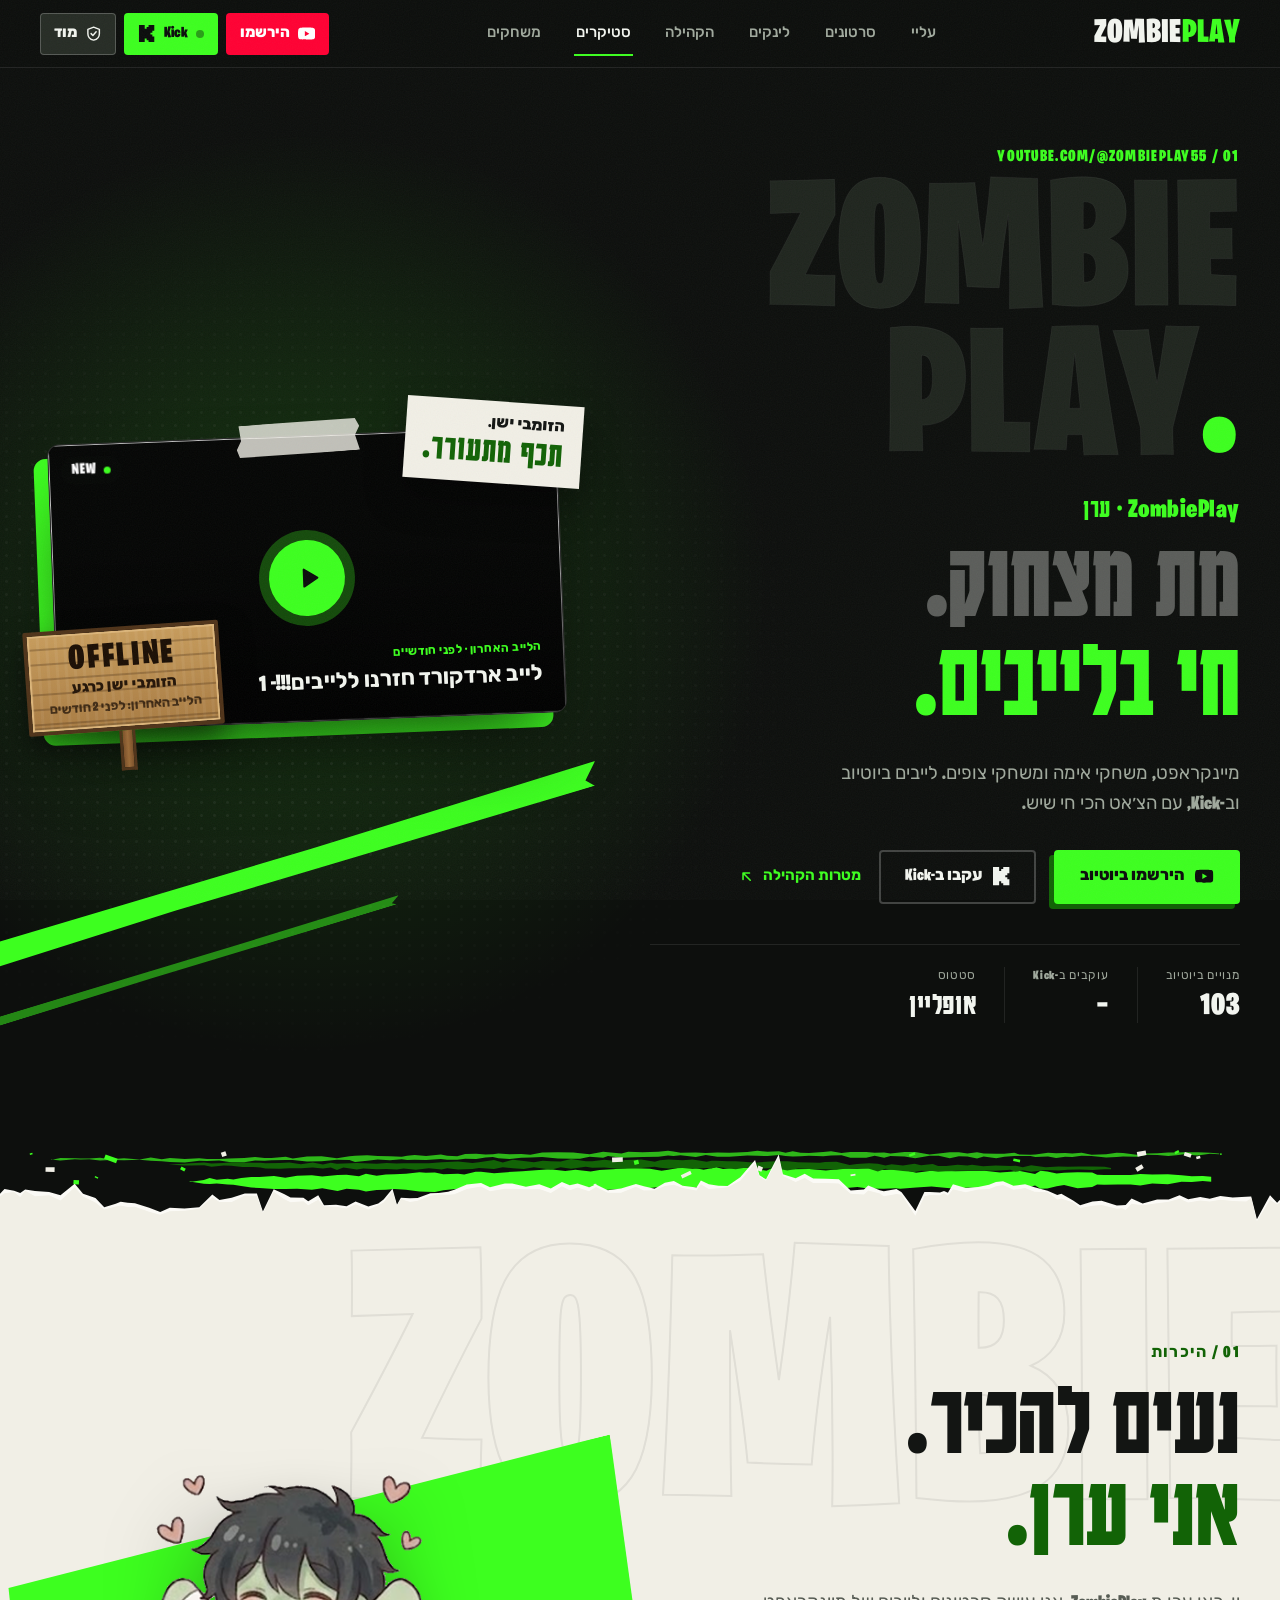
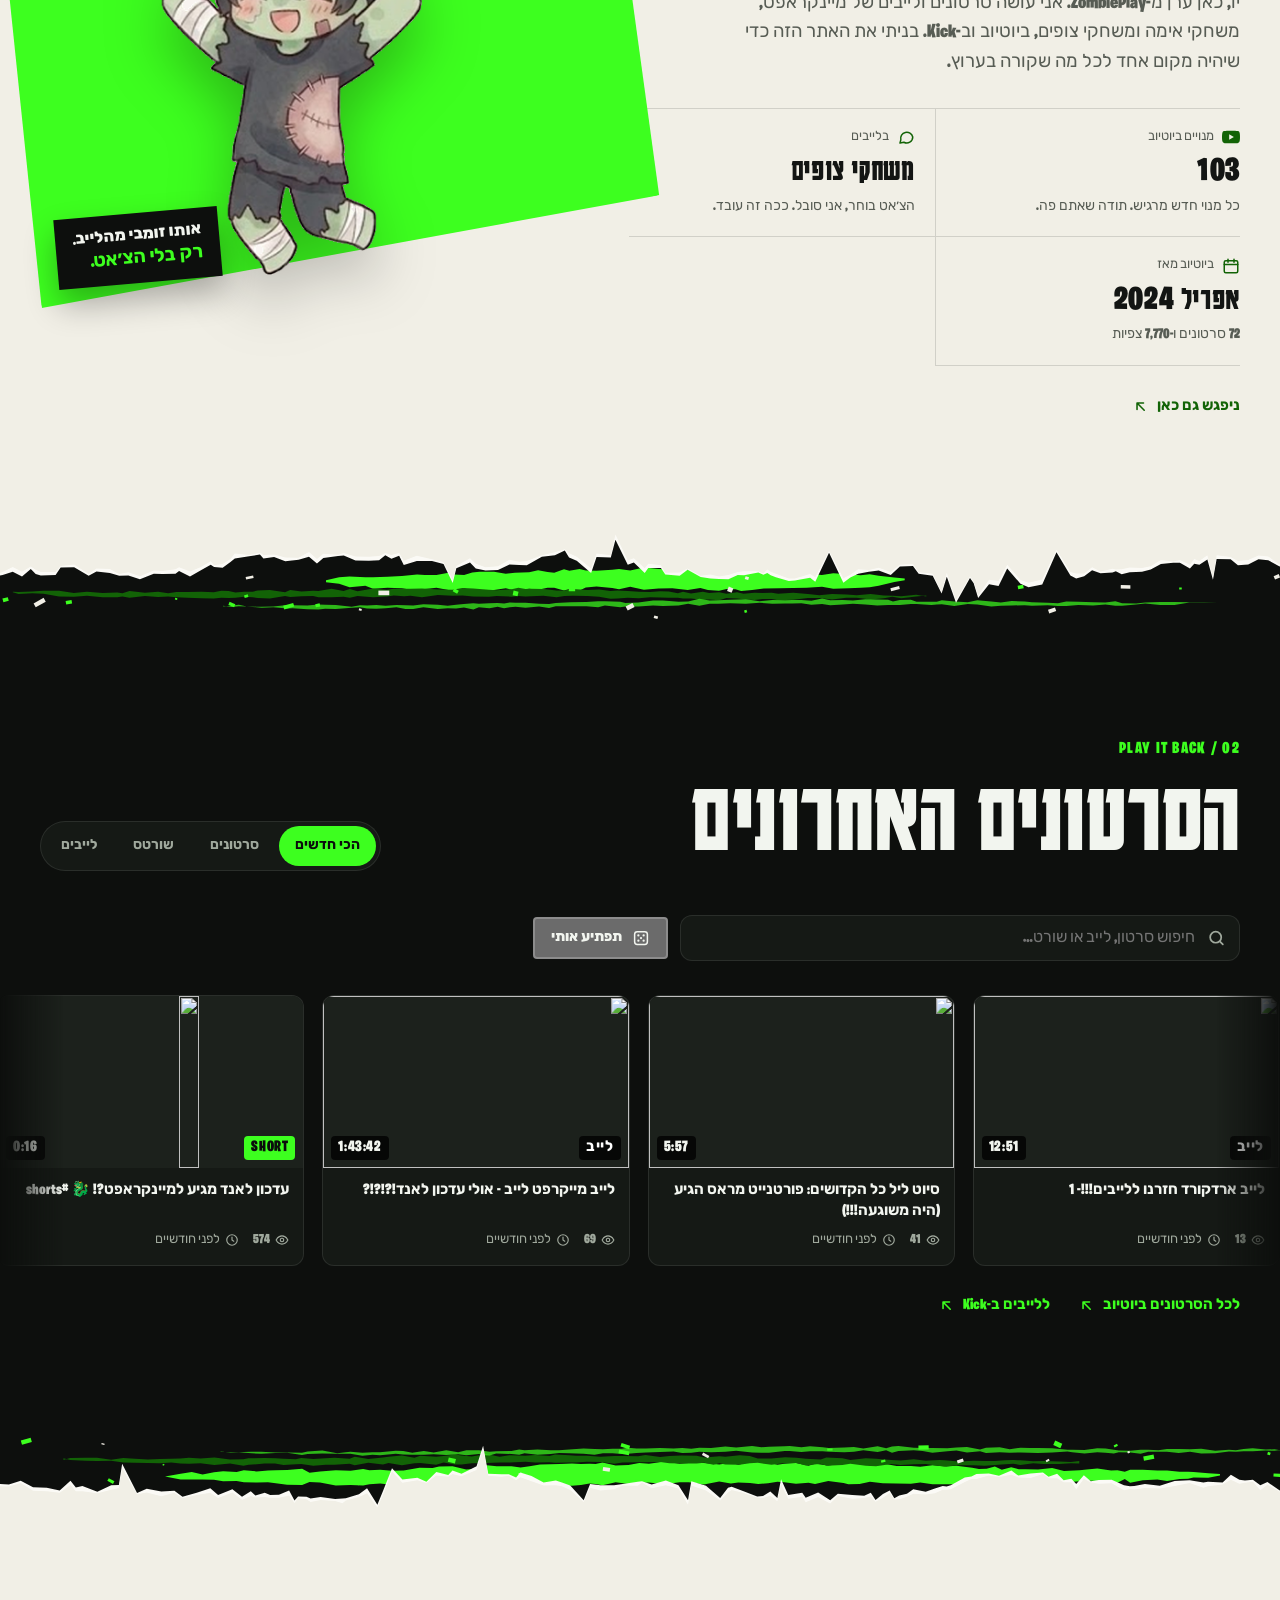
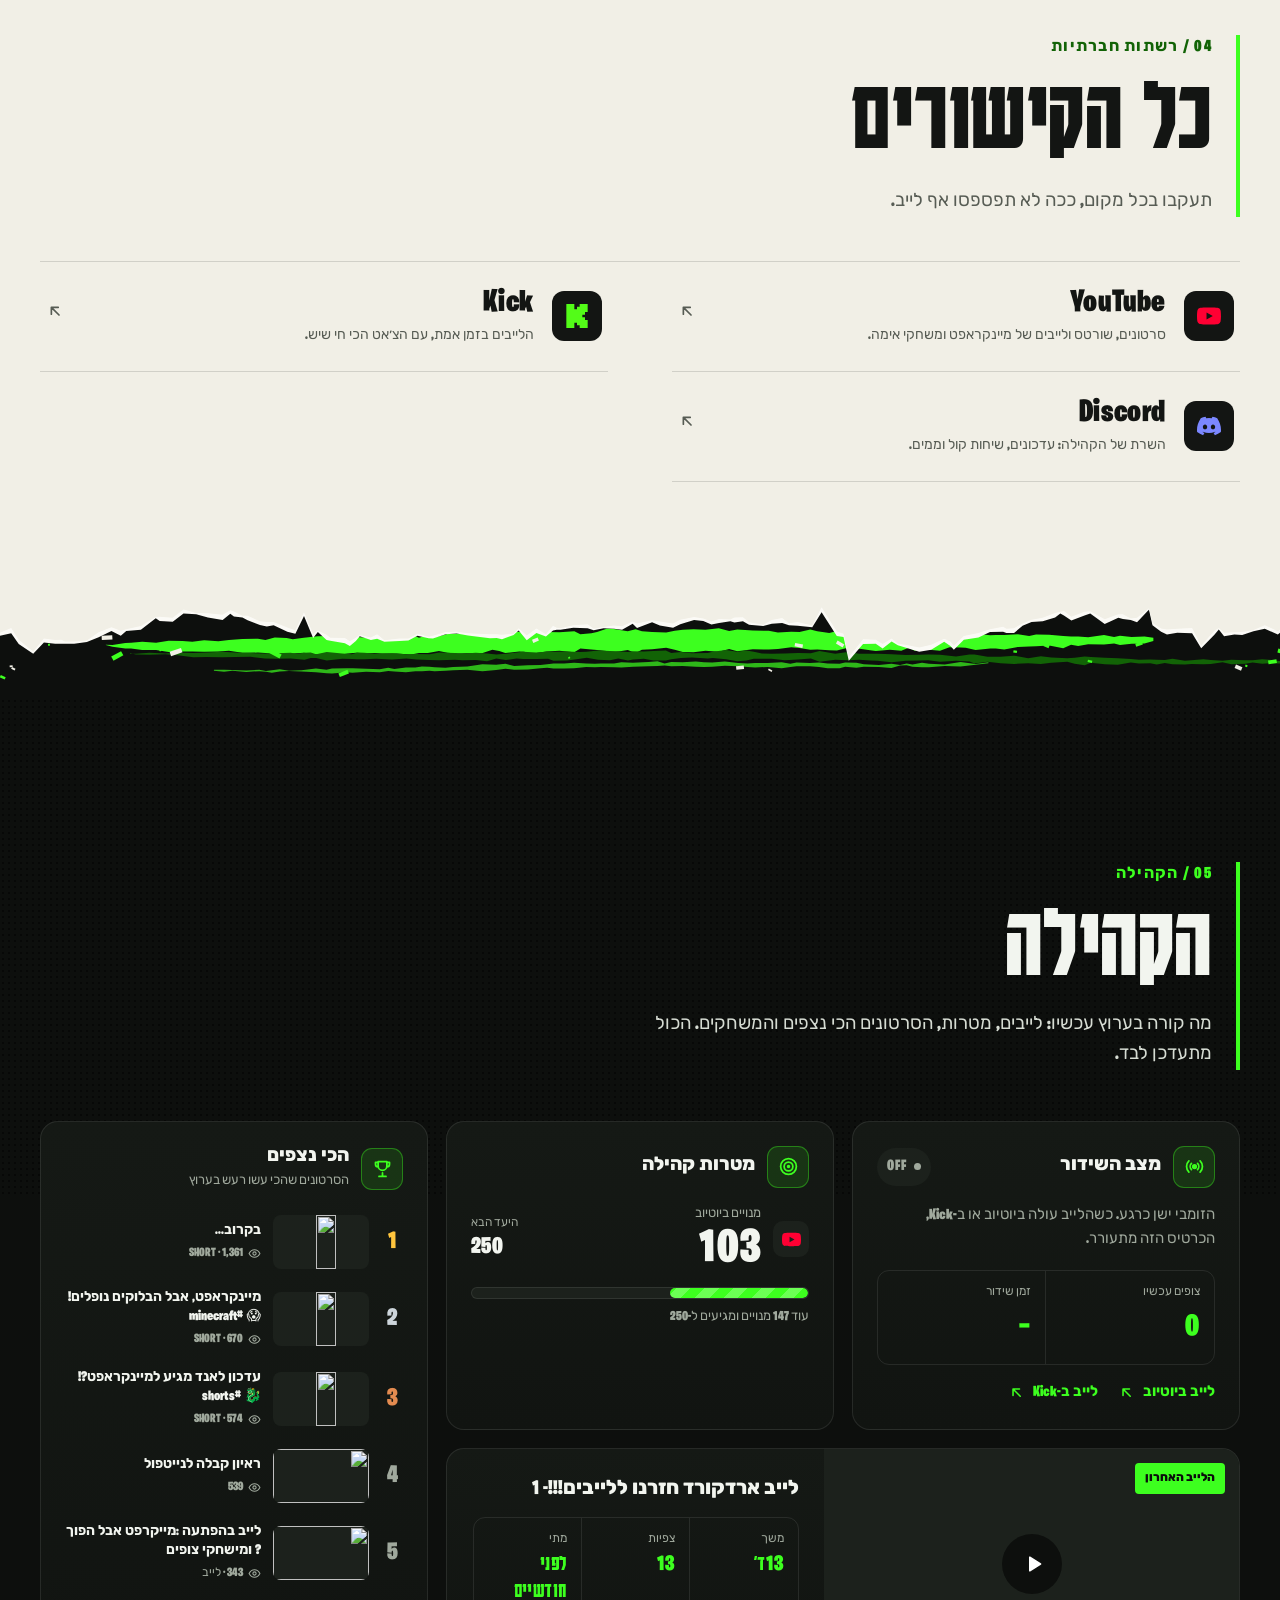
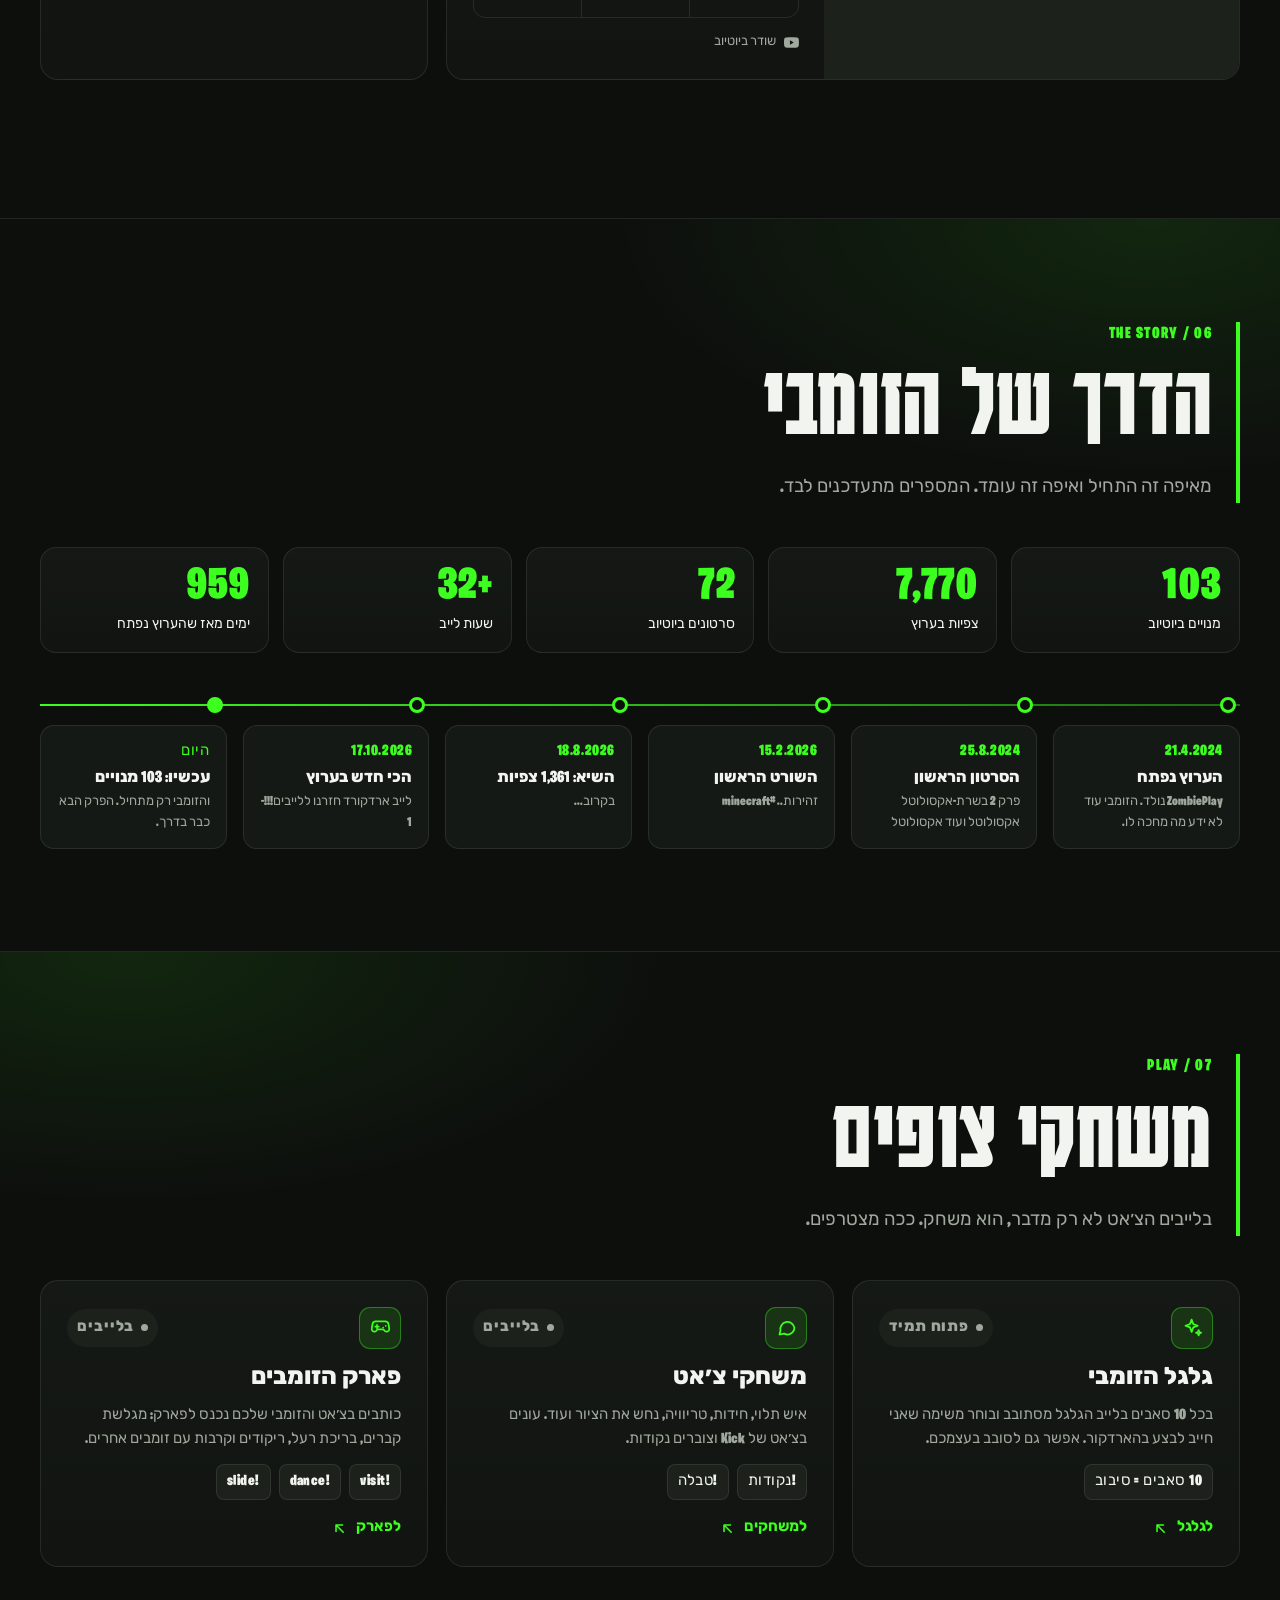
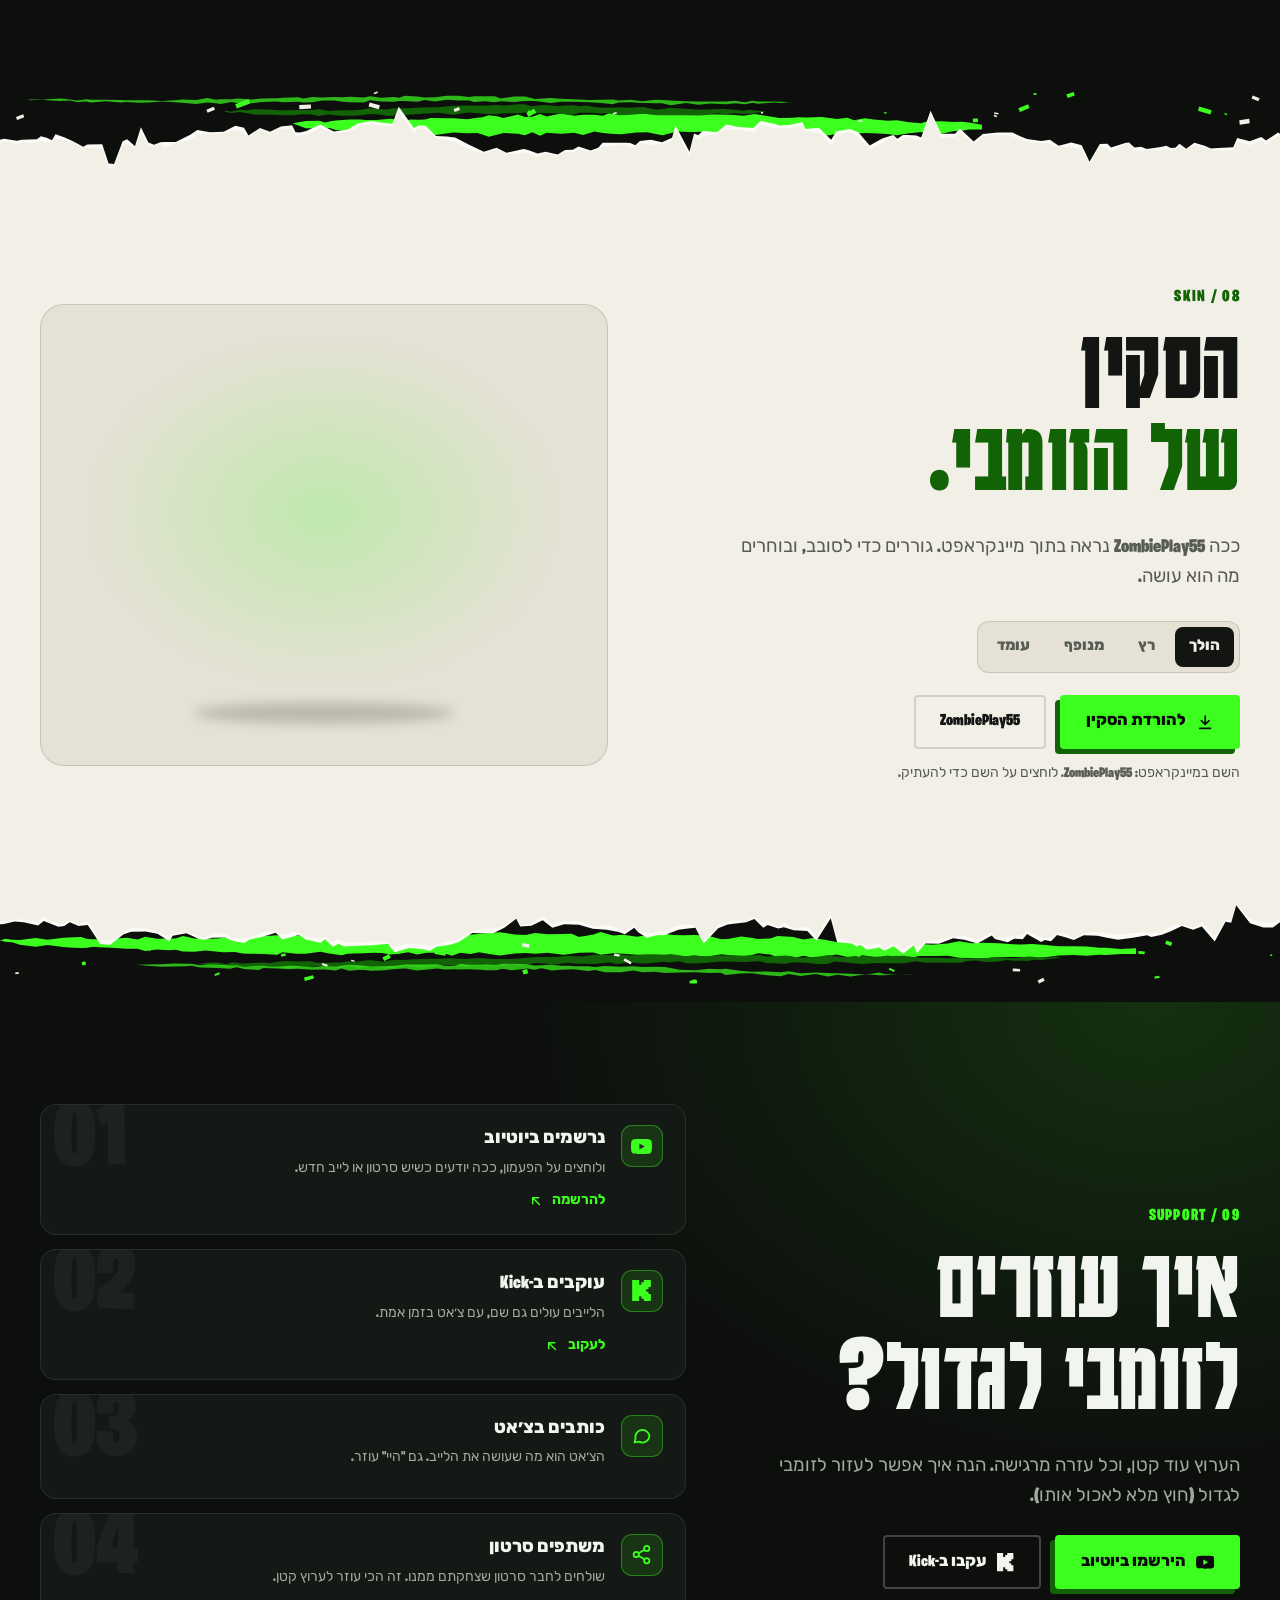
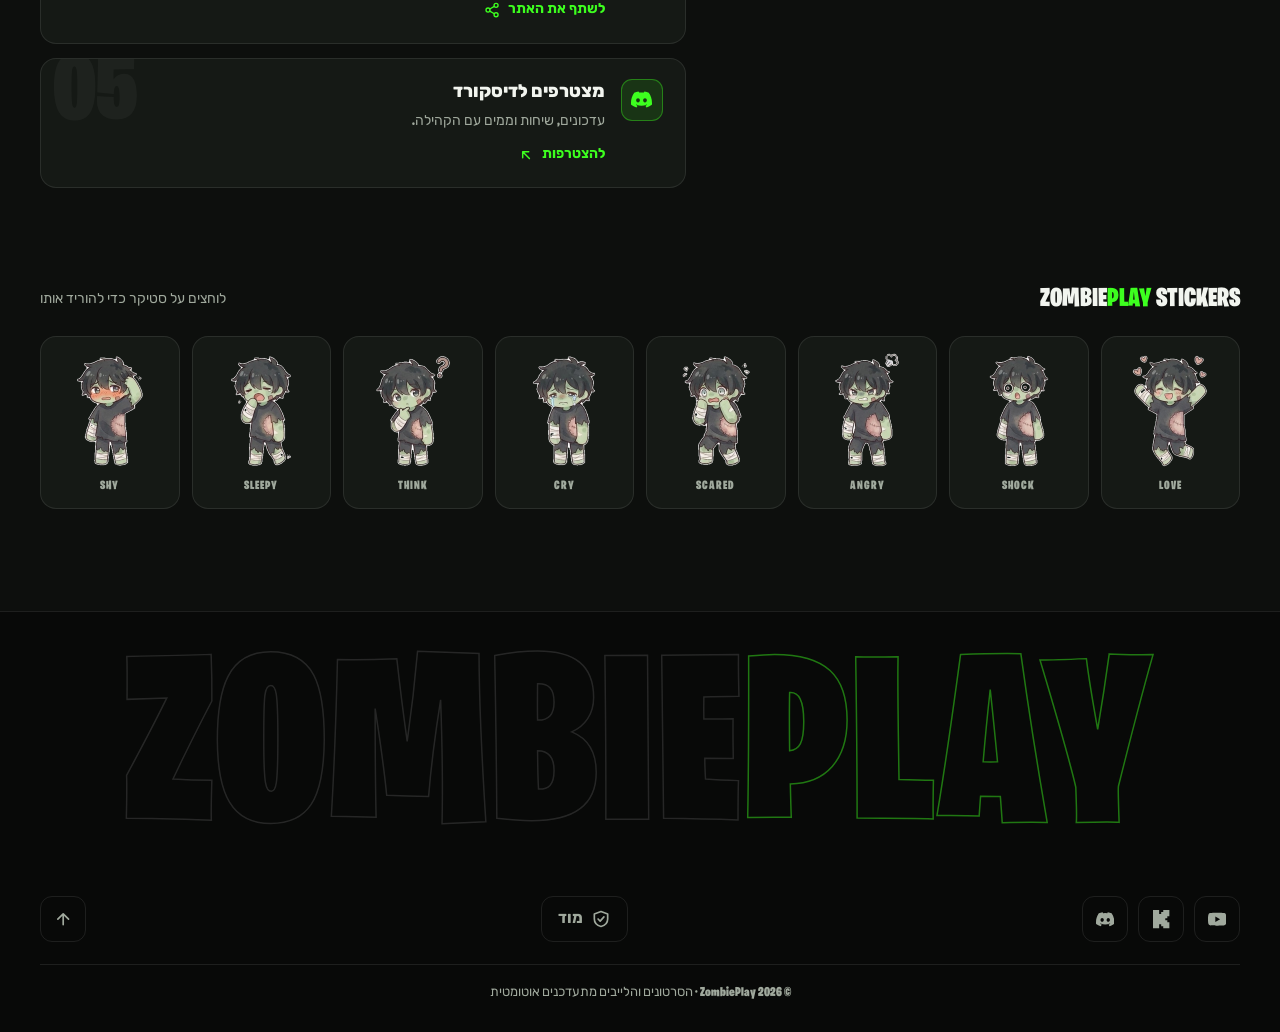
==== commit e9cd3ff8: "Add files via upload" ====
--- a/zombieplay/index.html
+++ b/zombieplay/index.html
@@ -23,12 +23,14 @@
   <link rel="preload" href="assets/fonts/burbank-big-condensed-black.otf" as="font" type="font/otf" crossorigin>
   <link rel="stylesheet" href="assets/css/style.css">
   <link rel="stylesheet" href="assets/css/site.css">
+  <link rel="stylesheet" href="assets/css/extras.css">
   <script>document.documentElement.classList.add('js')</script>
   <script src="config.js"></script>
   <script src="data/youtube.js"></script>
   <script src="assets/js/app.js" defer></script>
   <script src="assets/js/bot-goals.js" defer></script>
   <script src="assets/js/play.js" defer></script>
+  <script src="assets/js/extras.js" defer></script>
   <link rel="manifest" href="manifest.webmanifest">
 </head>
 <body>
@@ -95,6 +97,8 @@
     <symbol id="i-up" viewBox="0 0 24 24"><path fill="none" stroke="currentColor" stroke-width="2.2" stroke-linecap="round" stroke-linejoin="round" d="M12 19V5M5 12l7-7 7 7"/></symbol>
     <symbol id="i-bolt" viewBox="0 0 24 24"><path fill="none" stroke="currentColor" stroke-width="2" stroke-linejoin="round" d="M13 2 4 14h7l-1 8 9-12h-7z"/></symbol>
     <symbol id="i-crown" viewBox="0 0 24 24"><path fill="none" stroke="currentColor" stroke-width="2" stroke-linejoin="round" d="M3 8l4.5 4L12 5l4.5 7L21 8l-2 11H5z"/></symbol>
+    <symbol id="i-search" viewBox="0 0 24 24"><g fill="none" stroke="currentColor" stroke-width="2.2" stroke-linecap="round"><circle cx="11" cy="11" r="7"/><path d="m20 20-3.5-3.5"/></g></symbol>
+    <symbol id="i-dice" viewBox="0 0 24 24"><g fill="none" stroke="currentColor" stroke-width="2" stroke-linejoin="round"><rect x="3.5" y="3.5" width="17" height="17" rx="3.5"/></g><g fill="currentColor"><circle cx="8.5" cy="8.5" r="1.5"/><circle cx="15.5" cy="15.5" r="1.5"/><circle cx="15.5" cy="8.5" r="1.5"/><circle cx="8.5" cy="15.5" r="1.5"/><circle cx="12" cy="12" r="1.5"/></g></symbol>
     <symbol id="i-download" viewBox="0 0 24 24"><path fill="none" stroke="currentColor" stroke-width="2.2" stroke-linecap="round" stroke-linejoin="round" d="M12 4v11m-5-5 5 5 5-5M5 20h14"/></symbol>
   </defs>
 </svg>
@@ -193,6 +197,15 @@
           </div>
         </div>
         <span class="tape" aria-hidden="true"></span>
+        <!-- שלט אופליין בסגנון מיינקראפט. נעלם לבד כשיש לייב -->
+        <div class="mc-sign" id="offlineSign" role="status">
+          <div class="mc-sign__board">
+            <b class="mc-sign__big">OFFLINE</b>
+            <span class="mc-sign__line">הזומבי ישן כרגע</span>
+            <span class="mc-sign__line mc-sign__small" id="offlineSince">חוזר ללייב בקרוב</span>
+          </div>
+          <span class="mc-sign__post" aria-hidden="true"></span>
+        </div>
         <div class="sticker" id="heroSticker">
           <span id="stickerTop"></span>
           <b id="stickerBottom"></b>
@@ -245,6 +258,15 @@
       </div>
     </div>
 
+    <div class="container vtools">
+      <div class="vsearch">
+        <svg class="icon vsearch__icon" aria-hidden="true"><use href="#i-search"/></svg>
+        <input id="vSearch" type="search" placeholder="חיפוש סרטון, לייב או שורט…" autocomplete="off" aria-label="חיפוש סרטון" aria-controls="vSearchList">
+        <ul class="vsearch__list" id="vSearchList" hidden></ul>
+      </div>
+      <button class="btn btn--ghost btn--sm vrandom" id="vRandom" type="button"><svg class="icon"><use href="#i-dice"/></svg> תפתיע אותי</button>
+    </div>
+
     <div class="marquee" id="videoMarquee">
       <div class="marquee__track" id="videoTrack"></div>
     </div>
@@ -252,6 +274,23 @@
     <div class="container videos__foot">
       <a class="link-arrow" data-href="ytVideos" href="#" target="_blank" rel="noopener">לכל הסרטונים ביוטיוב <svg class="icon"><use href="#i-arrow"/></svg></a>
       <a class="link-arrow" data-href="kickVideos" href="#" target="_blank" rel="noopener">ללייבים ב-Kick <svg class="icon"><use href="#i-arrow"/></svg></a>
+    </div>
+  </section>
+
+  <!-- ============ טריילר ============ -->
+  <section class="section trailer" id="trailer" hidden>
+    <div class="container trailer__grid">
+      <div class="trailer__copy">
+        <p class="eyebrow">03 / TRAILER</p>
+        <h2 class="display">הערוץ<br><span class="accent">ב-30 שניות.</span></h2>
+        <p class="lead">מיינקראפט הארדקור, משחקי אימה ומשחקי צופים. כל מה שקורה ב-ZombiePlay, בסרטון אחד.</p>
+        <div class="support__ctas">
+          <a class="btn btn--primary" data-href="ytSub" href="#" target="_blank" rel="noopener"><svg class="icon"><use href="#i-youtube"/></svg> הירשמו ביוטיוב</a>
+        </div>
+      </div>
+      <div class="trailer__media">
+        <video id="trailerVideo" src="assets/video/trailer.mp4" poster="assets/video/trailer-poster.jpg" controls playsinline preload="none" aria-label="הטריילר של הערוץ"></video>
+      </div>
     </div>
   </section>
 
@@ -262,7 +301,7 @@
     <div class="container">
       <header class="section-head section-head--bar">
         <div>
-          <p class="eyebrow">03 / רשתות חברתיות</p>
+          <p class="eyebrow">04 / רשתות חברתיות</p>
           <h2 class="display">כל הקישורים</h2>
           <p class="lead">תעקבו בכל מקום, ככה לא תפספסו אף לייב.</p>
         </div>
@@ -278,7 +317,7 @@
     <div class="community__banner">
       <div class="community__img" id="communityImg" aria-hidden="true"></div>
       <div class="container community__head">
-        <p class="eyebrow">04 / הקהילה</p>
+        <p class="eyebrow">05 / הקהילה</p>
         <h2 class="display">הקהילה</h2>
         <p class="lead">מה קורה בערוץ עכשיו: לייבים, מטרות, הסרטונים הכי נצפים והמשחקים. הכול מתעדכן לבד.</p>
       </div>
@@ -360,12 +399,27 @@
     </div>
   </section>
 
+  <!-- ============ המספרים וציר הזמן (assets/js/extras.js, מהנתונים של הערוץ) ============ -->
+  <section class="section story" id="story">
+    <div class="container">
+      <header class="section-head section-head--bar">
+        <div>
+          <p class="eyebrow">06 / THE STORY</p>
+          <h2 class="display">הדרך של הזומבי</h2>
+          <p class="lead">מאיפה זה התחיל ואיפה זה עומד. המספרים מתעדכנים לבד.</p>
+        </div>
+      </header>
+      <ul class="numbers" id="numbers"></ul>
+      <ol class="timeline" id="timeline"></ol>
+    </div>
+  </section>
+
   <!-- ============ משחקי צופים: הגלגל, משחקי הצ'אט והפארק. המצב החי מגיע מהבוט (assets/js/play.js) ============ -->
   <section class="section play" id="play">
     <div class="container">
       <header class="section-head section-head--bar">
         <div>
-          <p class="eyebrow">05 / PLAY</p>
+          <p class="eyebrow">07 / PLAY</p>
           <h2 class="display">משחקי צופים</h2>
           <p class="lead">בלייבים הצ׳אט לא רק מדבר, הוא משחק. ככה מצטרפים.</p>
         </div>
@@ -409,11 +463,41 @@
     </div>
   </section>
 
+  <div class="tear" data-seed="57" data-dir="down" aria-hidden="true"></div>
+
+  <!-- ============ הסקין במיינקראפט: מודל תלת-ממדי שמסתובב (skinview3d) ============ -->
+  <section class="section paper skin" id="skin">
+    <div class="container skin__grid">
+      <div class="skin__copy">
+        <p class="eyebrow">08 / SKIN</p>
+        <h2 class="display">הסקין<br><span class="accent-ink">של הזומבי.</span></h2>
+        <p class="lead">ככה ZombiePlay55 נראה בתוך מיינקראפט. גוררים כדי לסובב, ובוחרים מה הוא עושה.</p>
+        <div class="skin__anims" id="skinAnims" role="group" aria-label="מה הזומבי עושה">
+          <button type="button" data-anim="walk" aria-pressed="true">הולך</button>
+          <button type="button" data-anim="run" aria-pressed="false">רץ</button>
+          <button type="button" data-anim="wave" aria-pressed="false">מנופף</button>
+          <button type="button" data-anim="idle" aria-pressed="false">עומד</button>
+        </div>
+        <div class="support__ctas">
+          <a class="btn btn--primary" id="skinDownload" href="assets/img/skin.png" download="ZombiePlay55-skin.png"><svg class="icon"><use href="#i-download"/></svg> להורדת הסקין</a>
+          <button class="btn btn--ghost" id="skinName" type="button">ZombiePlay55</button>
+        </div>
+        <p class="skin__hint muted" id="skinHint">השם במיינקראפט: ZombiePlay55. לוחצים על השם כדי להעתיק.</p>
+      </div>
+      <div class="skin__stage">
+        <canvas id="skinCanvas" width="360" height="460" aria-label="הסקין של ZombiePlay55 בתלת-ממד"></canvas>
+        <span class="skin__shadow" aria-hidden="true"></span>
+      </div>
+    </div>
+  </section>
+
+  <div class="tear" data-seed="61" data-dir="up" aria-hidden="true"></div>
+
   <!-- ============ עוזרים לערוץ + סטיקרים ============ -->
   <section class="section support" id="stickers">
     <div class="container support__grid">
       <div class="support__intro">
-        <p class="eyebrow">06 / SUPPORT</p>
+        <p class="eyebrow">09 / SUPPORT</p>
         <h2 class="display" id="supportTitle"></h2>
         <p class="lead" id="supportText"></p>
         <div class="support__ctas">
--- a/zombieplay/assets/css/site.css
+++ b/zombieplay/assets/css/site.css
@@ -119,3 +119,69 @@
 .loader__word b { font-weight: 400; color: var(--accent); }
 @keyframes loader-spin { to { transform: rotate(360deg); } }
 @keyframes loader-pulse { 50% { transform: scale(.95); } }
+
+
+/* ─── משחקי צופים (index.html #play) ─── */
+.play {
+  border-top: 1px solid var(--line);
+  background:
+    radial-gradient(60% 50% at 10% 0%, color-mix(in srgb, var(--accent) 10%, transparent), transparent 70%),
+    var(--ink);
+}
+.play-grid {
+  display: grid;
+  grid-template-columns: repeat(3, minmax(0, 1fr));
+  gap: 18px;
+  margin-top: clamp(28px, 4vw, 44px);
+}
+@media (max-width: 900px) { .play-grid { grid-template-columns: minmax(0, 1fr); } }
+.play-card {
+  position: relative;
+  display: flex;
+  flex-direction: column;
+  gap: 12px;
+  min-width: 0;
+  padding: clamp(20px, 2.2vw, 26px);
+  border: 1px solid var(--line);
+  border-radius: 18px;
+  background: linear-gradient(180deg, var(--ink-2), #111411);
+  color: var(--text);
+  text-decoration: none;
+  transition: transform .2s ease, border-color .2s;
+}
+.play-card:hover { transform: translateY(-4px); border-color: var(--accent-line); }
+.play-card__top { display: flex; align-items: center; gap: 12px; }
+.play-card__status { white-space: nowrap; max-width: 70%; overflow: hidden; text-overflow: ellipsis; }
+.play-card__status.is-on { background: var(--accent-soft); color: var(--accent); }
+.play-card__status.is-on::before { animation: play-pulse 1.4s infinite; }
+@keyframes play-pulse {
+  0% { box-shadow: 0 0 0 0 color-mix(in srgb, var(--accent) 70%, transparent); }
+  100% { box-shadow: 0 0 0 8px transparent; }
+}
+.play-card__title { margin: 4px 0 0; font-size: 24px; font-weight: 800; line-height: 1.15; }
+.play-card__text { margin: 0; font-size: 15px; color: var(--dim); text-wrap: pretty; }
+.play-card__how { display: flex; flex-wrap: wrap; gap: 8px; }
+.play-chip {
+  padding: 5px 10px;
+  border: 1px solid var(--line);
+  border-radius: 8px;
+  background: var(--ink-3);
+  color: var(--text);
+  font-family: var(--fn-ui);
+  font-size: 15px;
+  letter-spacing: .03em;
+}
+.play-card .link-arrow { margin-top: auto; padding-top: 4px; }
+
+.play-board { display: grid; gap: 6px; margin: 0; padding: 12px; list-style: none; border-radius: 12px; background: var(--ink-3); }
+.play-board li { display: flex; align-items: center; gap: 10px; min-width: 0; font-size: 15px; }
+.play-board bdi { flex: 1; min-width: 0; overflow: hidden; text-overflow: ellipsis; white-space: nowrap; }
+.play-board b { font-family: var(--fn); font-size: 20px; font-weight: 400; color: var(--accent); font-variant-numeric: tabular-nums; }
+.play-board__rank { width: 22px; font-family: var(--fn); font-size: 18px; color: var(--gold); text-align: center; }
+.play-board li:nth-child(2) .play-board__rank { color: var(--silver); }
+.play-board li:nth-child(3) .play-board__rank { color: var(--bronze); }
+
+@media (prefers-reduced-motion: reduce) {
+  .play-card, .play-card:hover { transition: none; transform: none; }
+  .play-card__status.is-on::before { animation: none; }
+}
--- a/zombieplay/assets/css/extras.css
+++ b/zombieplay/assets/css/extras.css
@@ -0,0 +1,253 @@
+/* =====================================================================
+   עיצוב התוספות של extras.js: שלט האופליין, חיפוש סרטונים, טריילר,
+   המספרים וציר הזמן, הסקין בתלת-ממד, דיסקורד חי וביצת ההפתעה.
+   ===================================================================== */
+
+/* ─── שלט אופליין בסגנון מיינקראפט (נעלם כשיש לייב) ─── */
+.mc-sign {
+  position: absolute;
+  z-index: 6;
+  bottom: -4px;
+  inset-inline-end: -8px;
+  display: grid;
+  justify-items: center;
+  transform: rotate(-4deg);
+  transform-origin: 50% 100%;
+  transition: transform .25s ease;
+  user-select: none;
+}
+.mc-sign:hover { transform: rotate(-1deg) translateY(-3px); }
+.is-live .mc-sign { display: none; }
+.mc-sign__board {
+  display: grid;
+  gap: 2px;
+  min-width: 196px;
+  padding: 10px 16px 12px;
+  border: 4px solid #4f3319;
+  border-radius: 2px;
+  background:
+    repeating-linear-gradient(180deg, transparent 0 13px, rgba(60, 35, 12, .28) 13px 15px),
+    repeating-linear-gradient(90deg, rgba(255, 255, 255, .05) 0 3px, transparent 3px 9px),
+    linear-gradient(180deg, #c79c5c, #a97c43);
+  box-shadow: inset 0 0 0 2px #dcb57a, inset 0 -4px 0 rgba(0, 0, 0, .18), 0 16px 30px rgba(0, 0, 0, .55);
+  color: #241508;
+  text-align: center;
+}
+.mc-sign__big { font-family: var(--fn); font-size: 34px; font-weight: 400; line-height: 1; letter-spacing: .08em; color: #1b0f05; }
+.mc-sign__line { font-size: 15px; font-weight: 800; line-height: 1.3; }
+.mc-sign__small { font-size: 13px; font-weight: 700; opacity: .78; }
+.mc-sign__post {
+  width: 16px;
+  height: 40px;
+  border: 3px solid #4f3319;
+  border-top: 0;
+  background: linear-gradient(90deg, #7a4f28, #9a6a38 50%, #7a4f28);
+}
+@media (max-width: 640px) {
+  .mc-sign { bottom: -18px; inset-inline-end: -6px; transform: rotate(-4deg) scale(.78); }
+  .mc-sign:hover { transform: rotate(-4deg) scale(.78); }
+}
+
+/* ─── חיפוש סרטונים ו"תפתיע אותי" ─── */
+.vtools { display: flex; flex-wrap: wrap; align-items: center; gap: 12px; margin-bottom: 22px; }
+.vsearch { position: relative; flex: 1 1 280px; max-width: 560px; }
+.vsearch__icon { position: absolute; top: 50%; inset-inline-start: 14px; width: 19px; height: 19px; color: var(--dim); transform: translateY(-50%); pointer-events: none; }
+.vsearch input {
+  width: 100%;
+  height: 46px;
+  padding-block: 0;
+  padding-inline: 44px 14px;
+  border: 1px solid var(--line);
+  border-radius: 12px;
+  background: var(--ink-2);
+  color: var(--text);
+  font-size: 16px;
+}
+.vsearch input:focus { outline: none; border-color: var(--accent); box-shadow: 0 0 0 3px var(--accent-soft); }
+.vsearch__list {
+  position: absolute;
+  z-index: 30;
+  top: calc(100% + 6px);
+  inset-inline: 0;
+  display: grid;
+  gap: 2px;
+  max-height: 400px;
+  margin: 0;
+  padding: 6px;
+  overflow: auto;
+  list-style: none;
+  border: 1px solid var(--line);
+  border-radius: 14px;
+  background: var(--ink-2);
+  box-shadow: 0 24px 50px rgba(0, 0, 0, .55);
+}
+.vsearch__item { display: grid; grid-template-columns: 96px minmax(0, 1fr); gap: 12px; align-items: center; padding: 6px; border-radius: 10px; color: var(--text); text-decoration: none; }
+.vsearch__item:hover, .vsearch__item:focus-visible { background: var(--ink-3); }
+.vsearch__item img { width: 96px; aspect-ratio: 16 / 9; border-radius: 6px; object-fit: cover; background: var(--ink-3); }
+.vsearch__item b { display: -webkit-box; overflow: hidden; font-size: 14px; line-height: 1.35; -webkit-line-clamp: 2; -webkit-box-orient: vertical; }
+.vsearch__item small { color: var(--dim); font-size: 12px; }
+.vsearch__empty { padding: 12px; color: var(--dim); font-size: 14px; }
+.vrandom .icon { width: 18px; height: 18px; }
+
+/* ─── טריילר ─── */
+.trailer {
+  border-top: 1px solid var(--line);
+  background:
+    radial-gradient(55% 60% at 0% 50%, color-mix(in srgb, var(--accent) 12%, transparent), transparent 70%),
+    var(--ink);
+}
+.trailer__grid { display: grid; grid-template-columns: minmax(0, .8fr) minmax(0, 1.2fr); gap: clamp(28px, 5vw, 64px); align-items: center; }
+.trailer .accent { color: var(--accent); }
+.trailer__media video {
+  display: block;
+  width: 100%;
+  aspect-ratio: 16 / 9;
+  border: 1px solid rgba(255, 255, 255, .14);
+  border-radius: 14px;
+  background: #050605;
+  box-shadow: 0 40px 80px -24px rgba(0, 0, 0, .75), 14px 14px 0 var(--accent);
+  transform: rotate(1.4deg);
+}
+@media (max-width: 860px) { .trailer__grid { grid-template-columns: minmax(0, 1fr); } }
+
+/* ─── המספרים וציר הזמן ─── */
+.story {
+  border-top: 1px solid var(--line);
+  background: radial-gradient(60% 50% at 90% 0%, color-mix(in srgb, var(--accent) 10%, transparent), transparent 70%), var(--ink);
+}
+.numbers {
+  display: grid;
+  grid-template-columns: repeat(auto-fit, minmax(150px, 1fr));
+  gap: 14px;
+  margin: clamp(28px, 4vw, 44px) 0 0;
+  padding: 0;
+  list-style: none;
+}
+.numbers__item { display: grid; gap: 4px; align-content: start; padding: 18px 18px 16px; border: 1px solid var(--line); border-radius: 16px; background: linear-gradient(180deg, var(--ink-2), #111411); }
+.numbers__num { direction: ltr; unicode-bidi: isolate; justify-self: start; font-family: var(--fn); font-size: clamp(36px, 3.4vw, 46px); font-weight: 400; line-height: 1; letter-spacing: .02em; color: var(--accent); font-variant-numeric: tabular-nums; }
+.numbers__label { font-size: 14px; color: var(--text); }
+.numbers__note { font-size: 12px; color: var(--dim); }
+
+.timeline {
+  position: relative;
+  display: grid;
+  grid-template-columns: repeat(auto-fit, minmax(170px, 1fr));
+  gap: 16px;
+  margin: 44px 0 0;
+  padding: 28px 0 0;
+  list-style: none;
+}
+.timeline::before {
+  content: "";
+  position: absolute;
+  top: 7px;
+  inset-inline: 0;
+  height: 2px;
+  background: linear-gradient(to left, var(--accent-line), var(--accent));
+}
+.timeline__item { position: relative; min-width: 0; }
+.timeline__item::before {
+  content: "";
+  position: absolute;
+  top: -28px;
+  inset-inline-start: 4px;
+  width: 16px;
+  height: 16px;
+  border: 3px solid var(--accent);
+  border-radius: 50%;
+  background: var(--ink);
+}
+.timeline__item.is-now::before { background: var(--accent); animation: play-pulse 1.4s infinite; }
+.timeline__item > a,
+.timeline__item > div {
+  display: grid;
+  align-content: start;
+  gap: 4px;
+  height: 100%;
+  padding: 14px 16px;
+  border: 1px solid var(--line);
+  border-radius: 14px;
+  background: var(--ink-2);
+  color: var(--text);
+  text-decoration: none;
+  transition: border-color .2s, transform .2s;
+}
+.timeline__item > a:hover { border-color: var(--accent-line); transform: translateY(-3px); }
+.timeline__date { font-family: var(--fn-ui); font-size: 15px; letter-spacing: .04em; color: var(--accent); }
+.timeline__title { font-size: 16px; font-weight: 800; line-height: 1.25; }
+.timeline__text { display: -webkit-box; overflow: hidden; font-size: 13px; color: var(--dim); -webkit-line-clamp: 2; -webkit-box-orient: vertical; }
+@media (max-width: 640px) {
+  .timeline { grid-template-columns: minmax(0, 1fr); padding: 0; padding-inline-start: 30px; }
+  .timeline::before { top: 6px; bottom: 6px; inset-inline-start: 7px; inset-inline-end: auto; width: 2px; height: auto; background: linear-gradient(var(--accent), var(--accent-line)); }
+  .timeline__item::before { top: 16px; inset-inline-start: -30px; }
+}
+
+/* ─── הסקין בתלת-ממד ─── */
+.skin__grid { display: grid; grid-template-columns: minmax(0, 1fr) minmax(0, 1fr); gap: clamp(28px, 5vw, 64px); align-items: center; }
+.skin__anims { display: inline-flex; flex-wrap: wrap; gap: 6px; margin: 4px 0 22px; padding: 5px; border: 1px solid var(--paper-line); border-radius: 12px; background: var(--paper-2); }
+.skin__anims button {
+  padding: 8px 14px;
+  border: 0;
+  border-radius: 8px;
+  background: transparent;
+  color: var(--paper-dim);
+  font-size: 15px;
+  font-weight: 800;
+  cursor: pointer;
+}
+.skin__anims button[aria-pressed="true"] { background: var(--paper-text); color: var(--paper); }
+.skin .btn--ghost { border-color: var(--paper-line); background: transparent; color: var(--paper-text); }
+.skin .btn--ghost:hover { border-color: var(--paper-text); color: var(--paper-text); }
+.skin__hint { margin: 14px 0 0; font-size: 14px; color: var(--paper-dim); }
+.skin__stage {
+  position: relative;
+  display: grid;
+  place-items: center;
+  min-height: 440px;
+  border: 1px solid var(--paper-line);
+  border-radius: 24px;
+  background:
+    radial-gradient(60% 55% at 50% 45%, color-mix(in srgb, var(--accent) 22%, transparent), transparent 70%),
+    var(--paper-2);
+  overflow: hidden;
+}
+.skin__stage canvas { position: relative; z-index: 1; max-width: 100%; height: auto; cursor: grab; }
+.skin__stage canvas:active { cursor: grabbing; }
+.skin__shadow { position: absolute; bottom: 9%; left: 50%; width: 46%; height: 22px; border-radius: 50%; background: rgba(0, 0, 0, .18); transform: translateX(-50%); filter: blur(6px); }
+@media (max-width: 860px) { .skin__grid { grid-template-columns: minmax(0, 1fr); } .skin__stage { min-height: 360px; } }
+
+/* ─── דיסקורד חי ולוח שידורים ─── */
+.link-row__live { display: inline-flex; align-items: center; gap: 6px; font-weight: 800; color: var(--accent-ink); white-space: nowrap; }
+.link-row__live i { width: 8px; height: 8px; border-radius: 50%; background: #23a55a; box-shadow: 0 0 0 3px rgba(35, 165, 90, .2); }
+.schedule__countdown { margin: 16px 0 0; font-size: 15px; color: var(--dim); }
+.schedule__countdown b { font-family: var(--fn); font-size: 24px; font-weight: 400; color: var(--accent); }
+
+/* ─── ביצת הפתעה: גשם של סטיקרים ─── */
+.zp-rain { position: fixed; inset: 0; z-index: 400; overflow: hidden; pointer-events: none; }
+.zp-rain img { position: absolute; top: -160px; height: auto; animation: zp-fall linear forwards; filter: drop-shadow(0 8px 12px rgba(0, 0, 0, .4)); }
+@keyframes zp-fall { to { transform: translateY(calc(100vh + 240px)) rotate(var(--spin, 360deg)); } }
+.zp-toast {
+  position: fixed;
+  z-index: 401;
+  bottom: calc(24px + env(safe-area-inset-bottom, 0px));
+  left: 50%;
+  max-width: calc(100vw - 32px);
+  padding: 12px 18px;
+  border-radius: 12px;
+  background: var(--accent);
+  color: var(--on-accent);
+  font-weight: 800;
+  box-shadow: 0 16px 40px rgba(0, 0, 0, .5);
+  transform: translateX(-50%);
+  transition: opacity .5s ease, transform .5s ease;
+  animation: zp-toast-in .35s ease;
+}
+.zp-toast.is-out { opacity: 0; transform: translate(-50%, 12px); }
+@keyframes zp-toast-in { from { opacity: 0; transform: translate(-50%, 12px); } }
+
+@media (prefers-reduced-motion: reduce) {
+  .mc-sign, .mc-sign:hover { transition: none; }
+  .timeline__item > a:hover { transform: none; }
+  .timeline__item.is-now::before { animation: none; }
+  .zp-toast { animation: none; }
+}
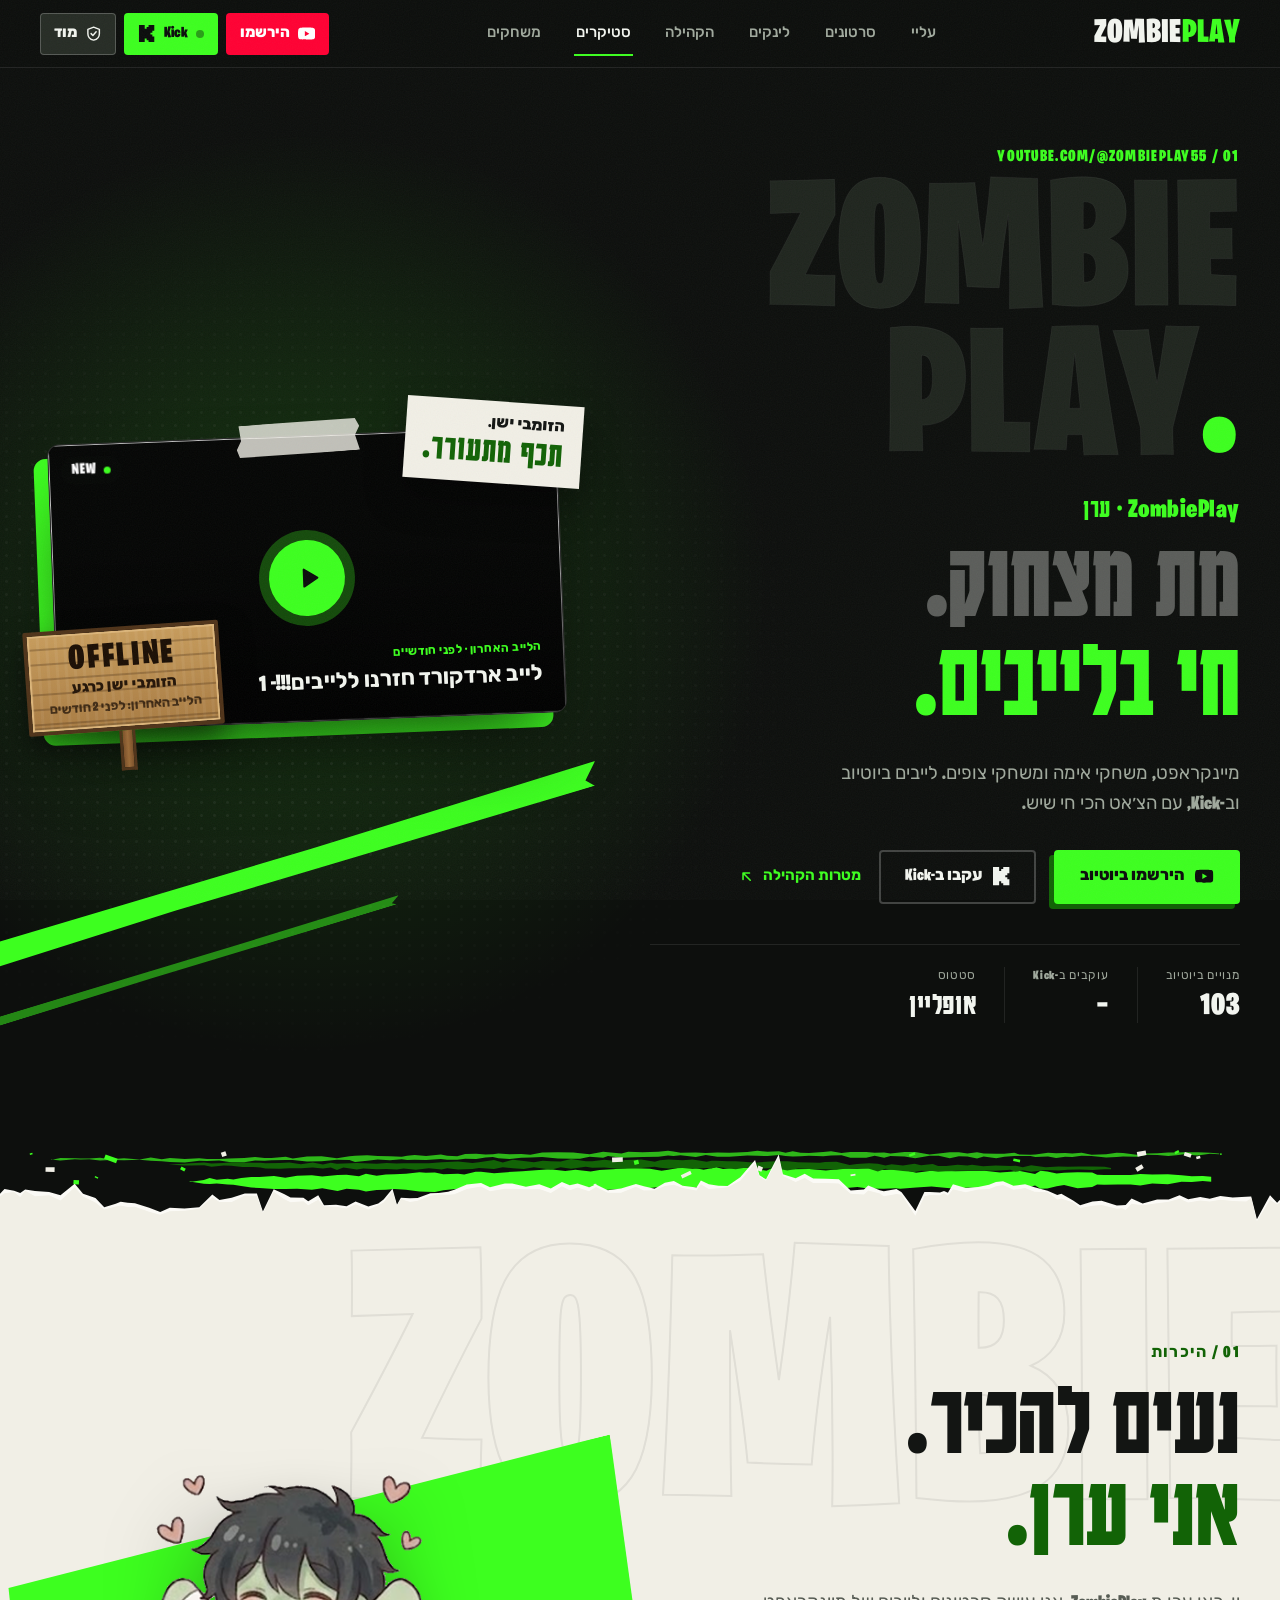
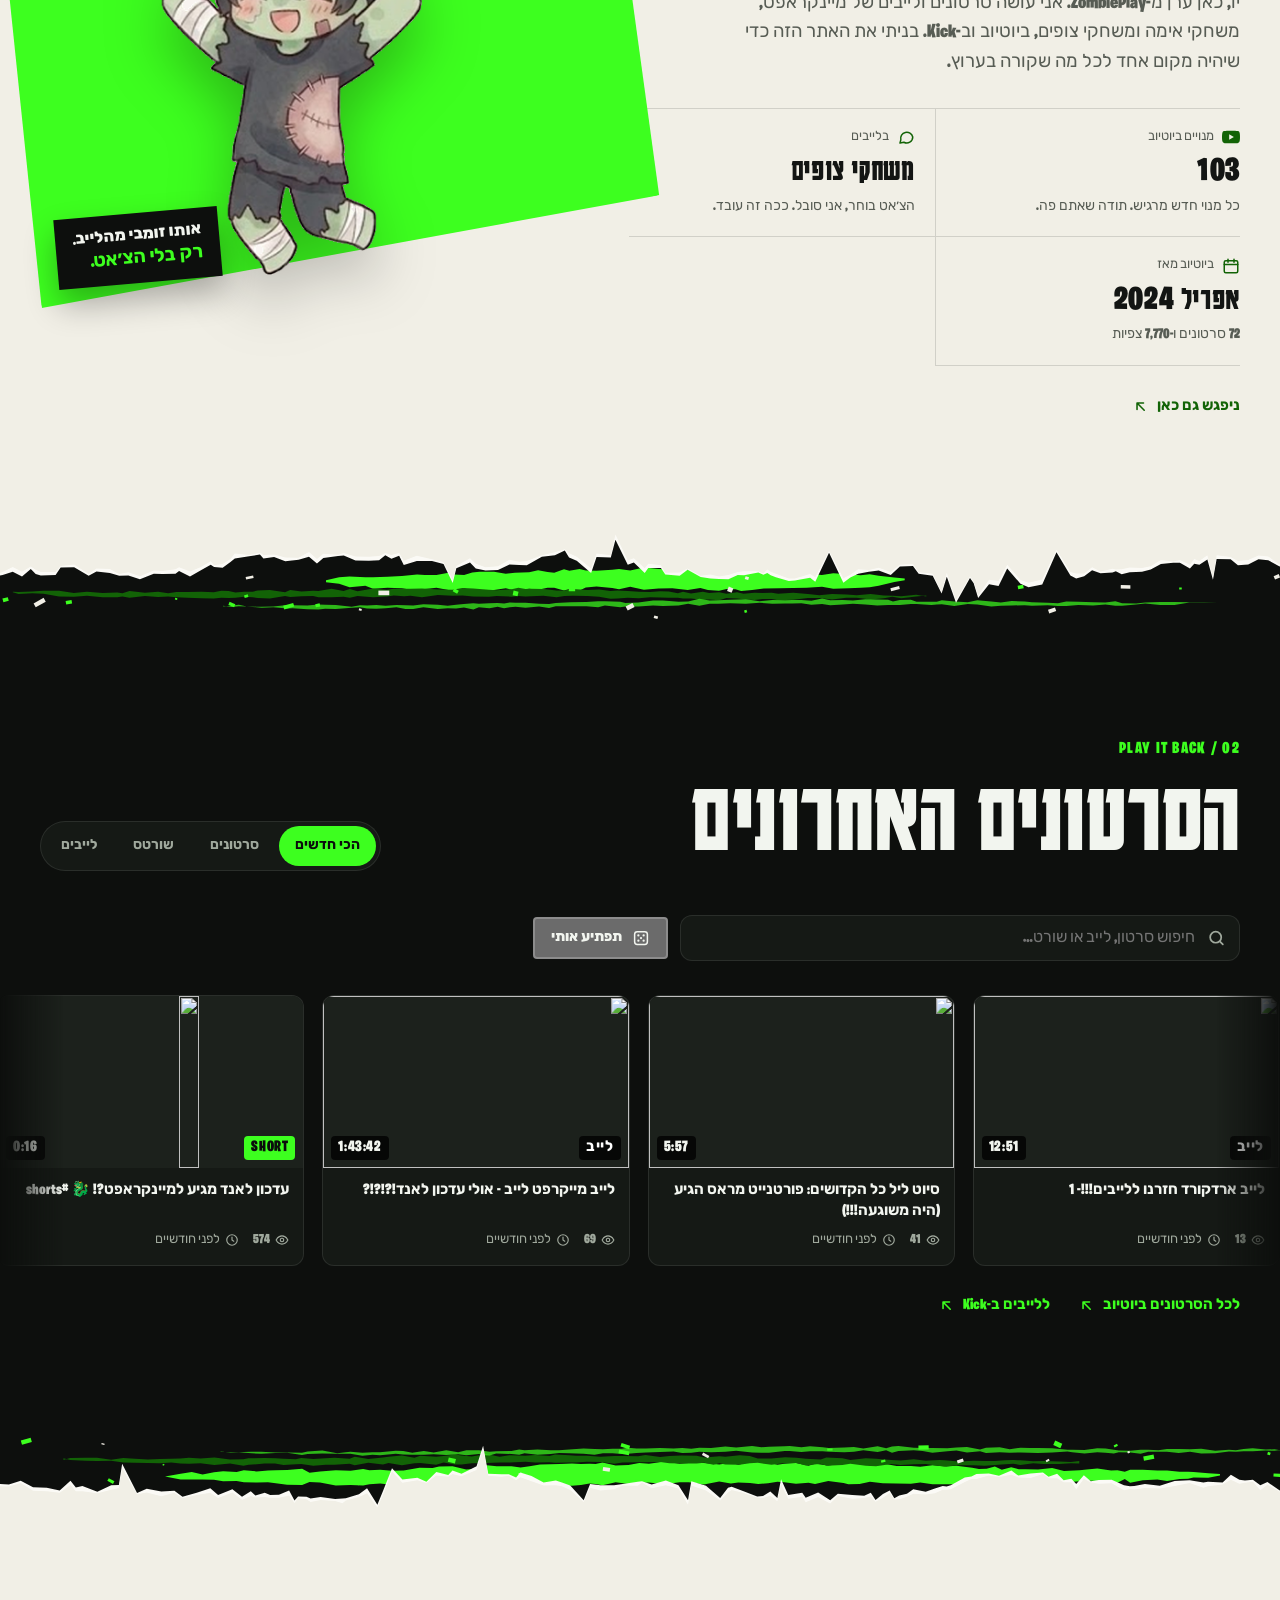
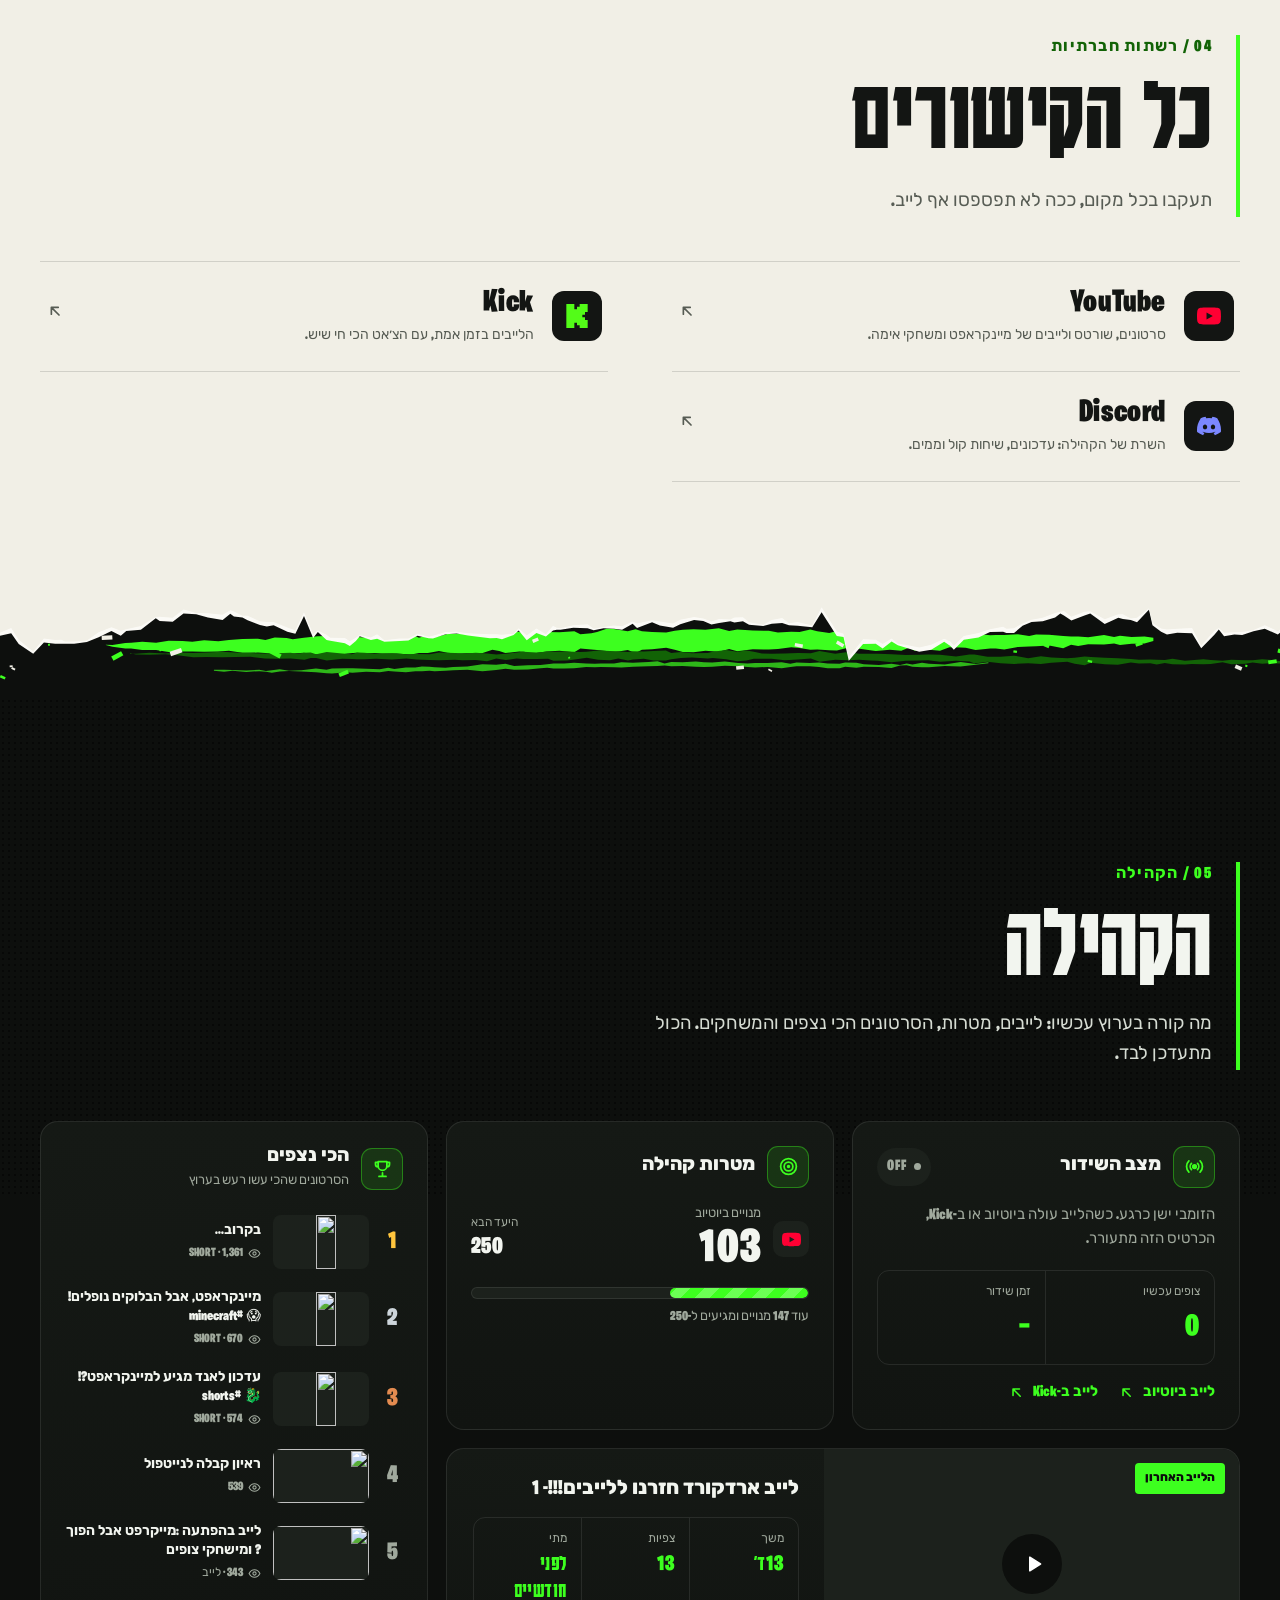
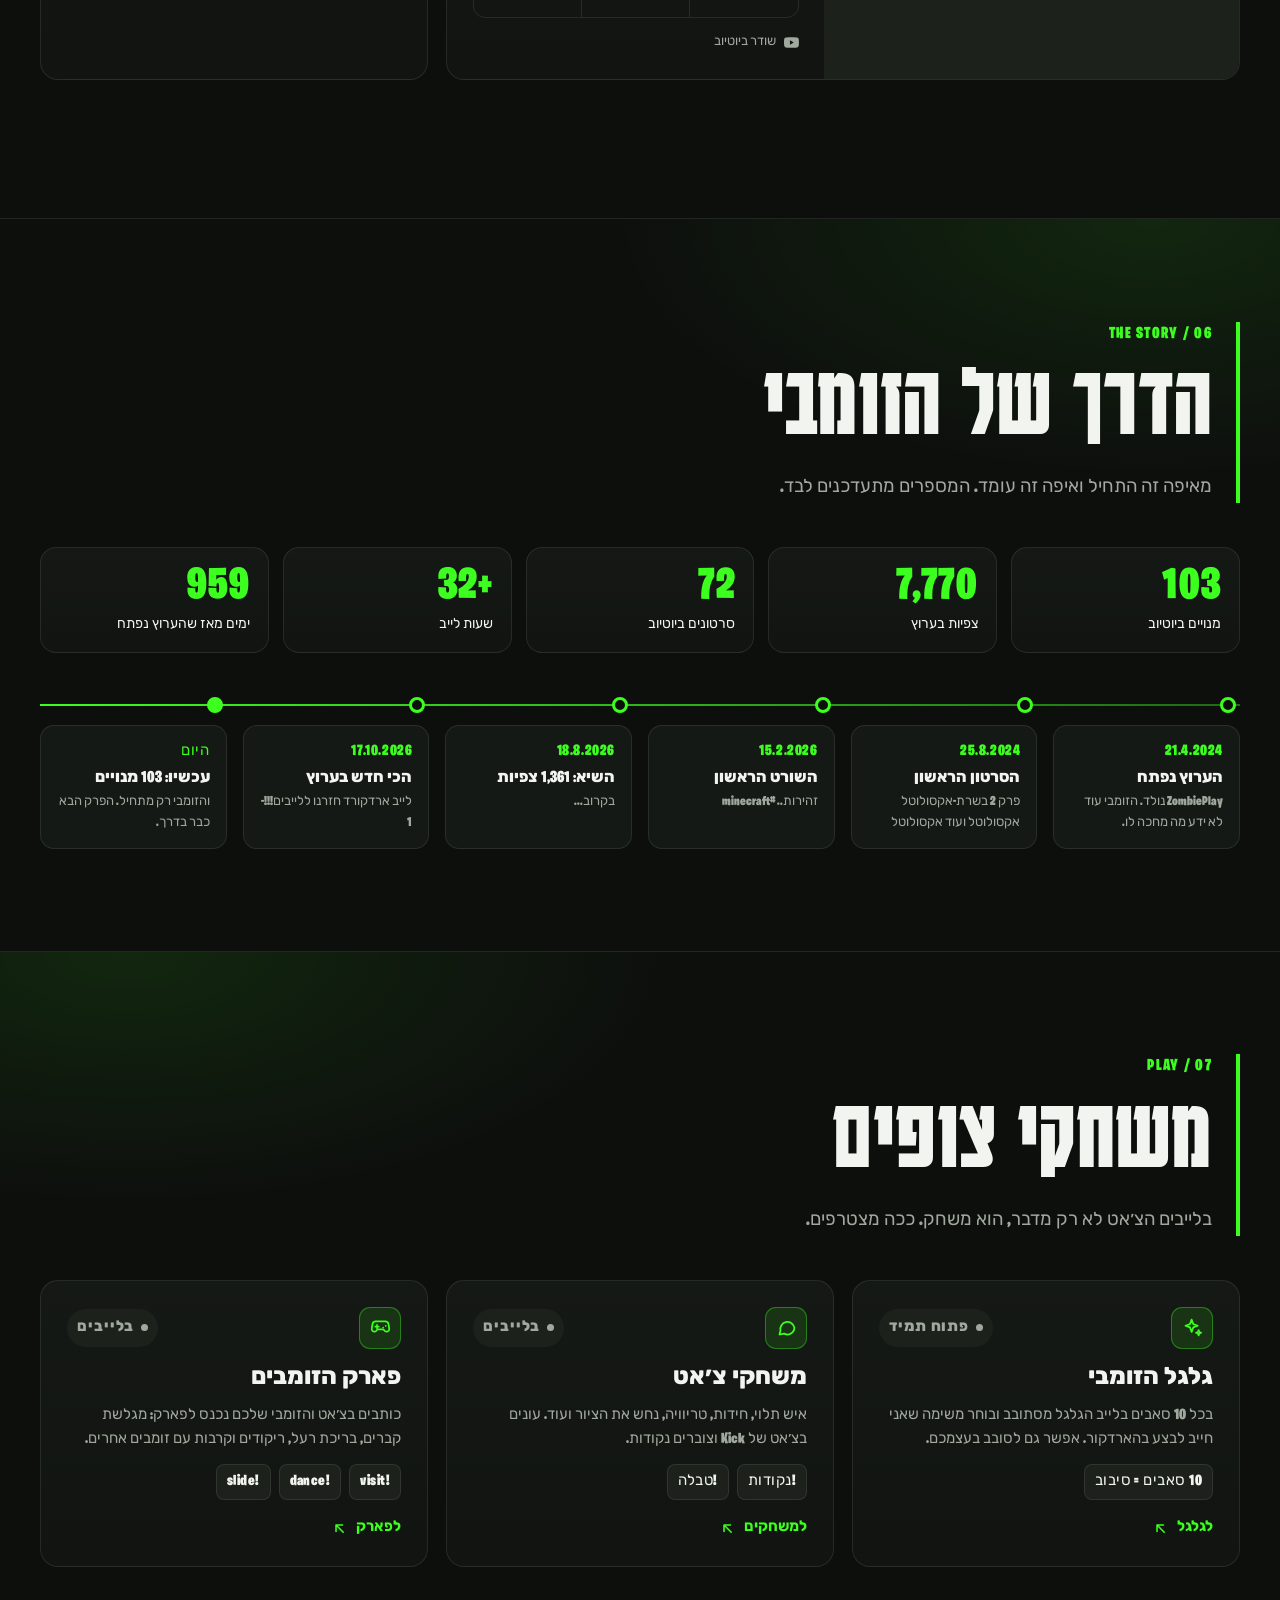
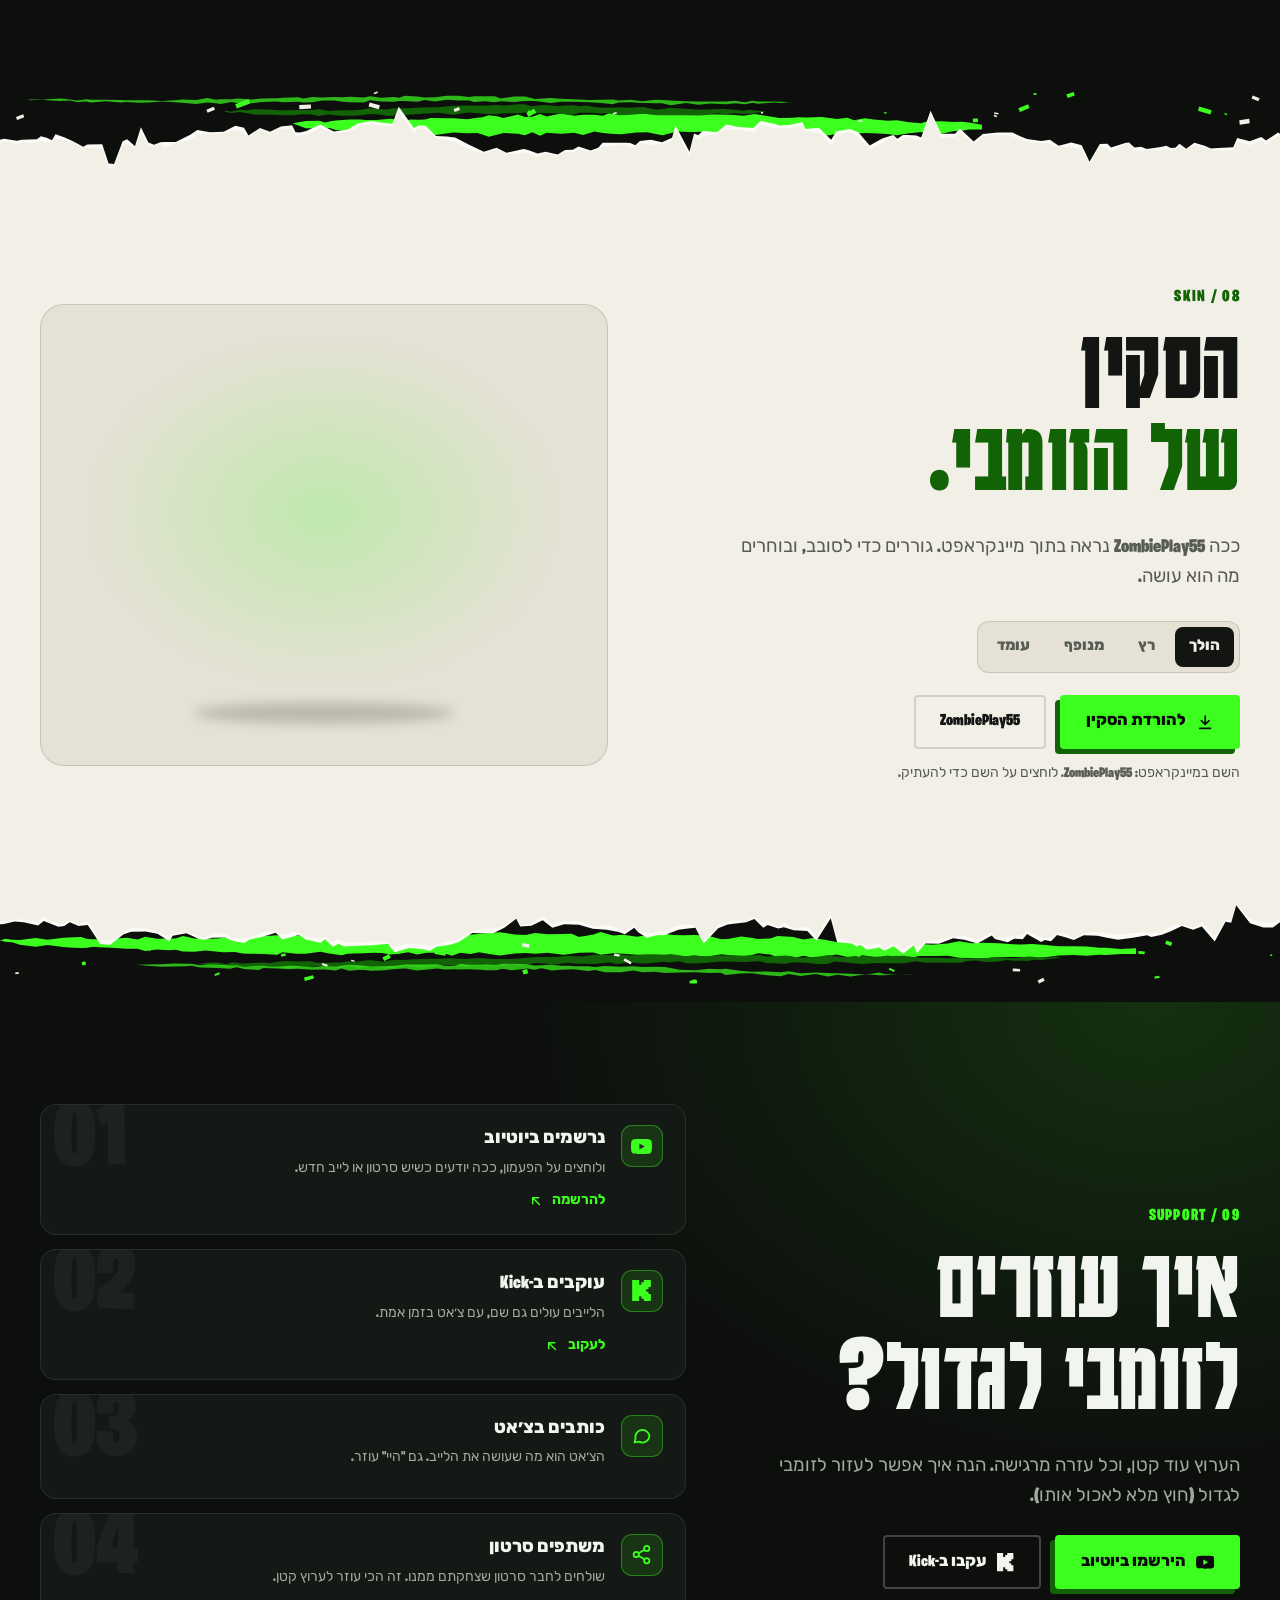
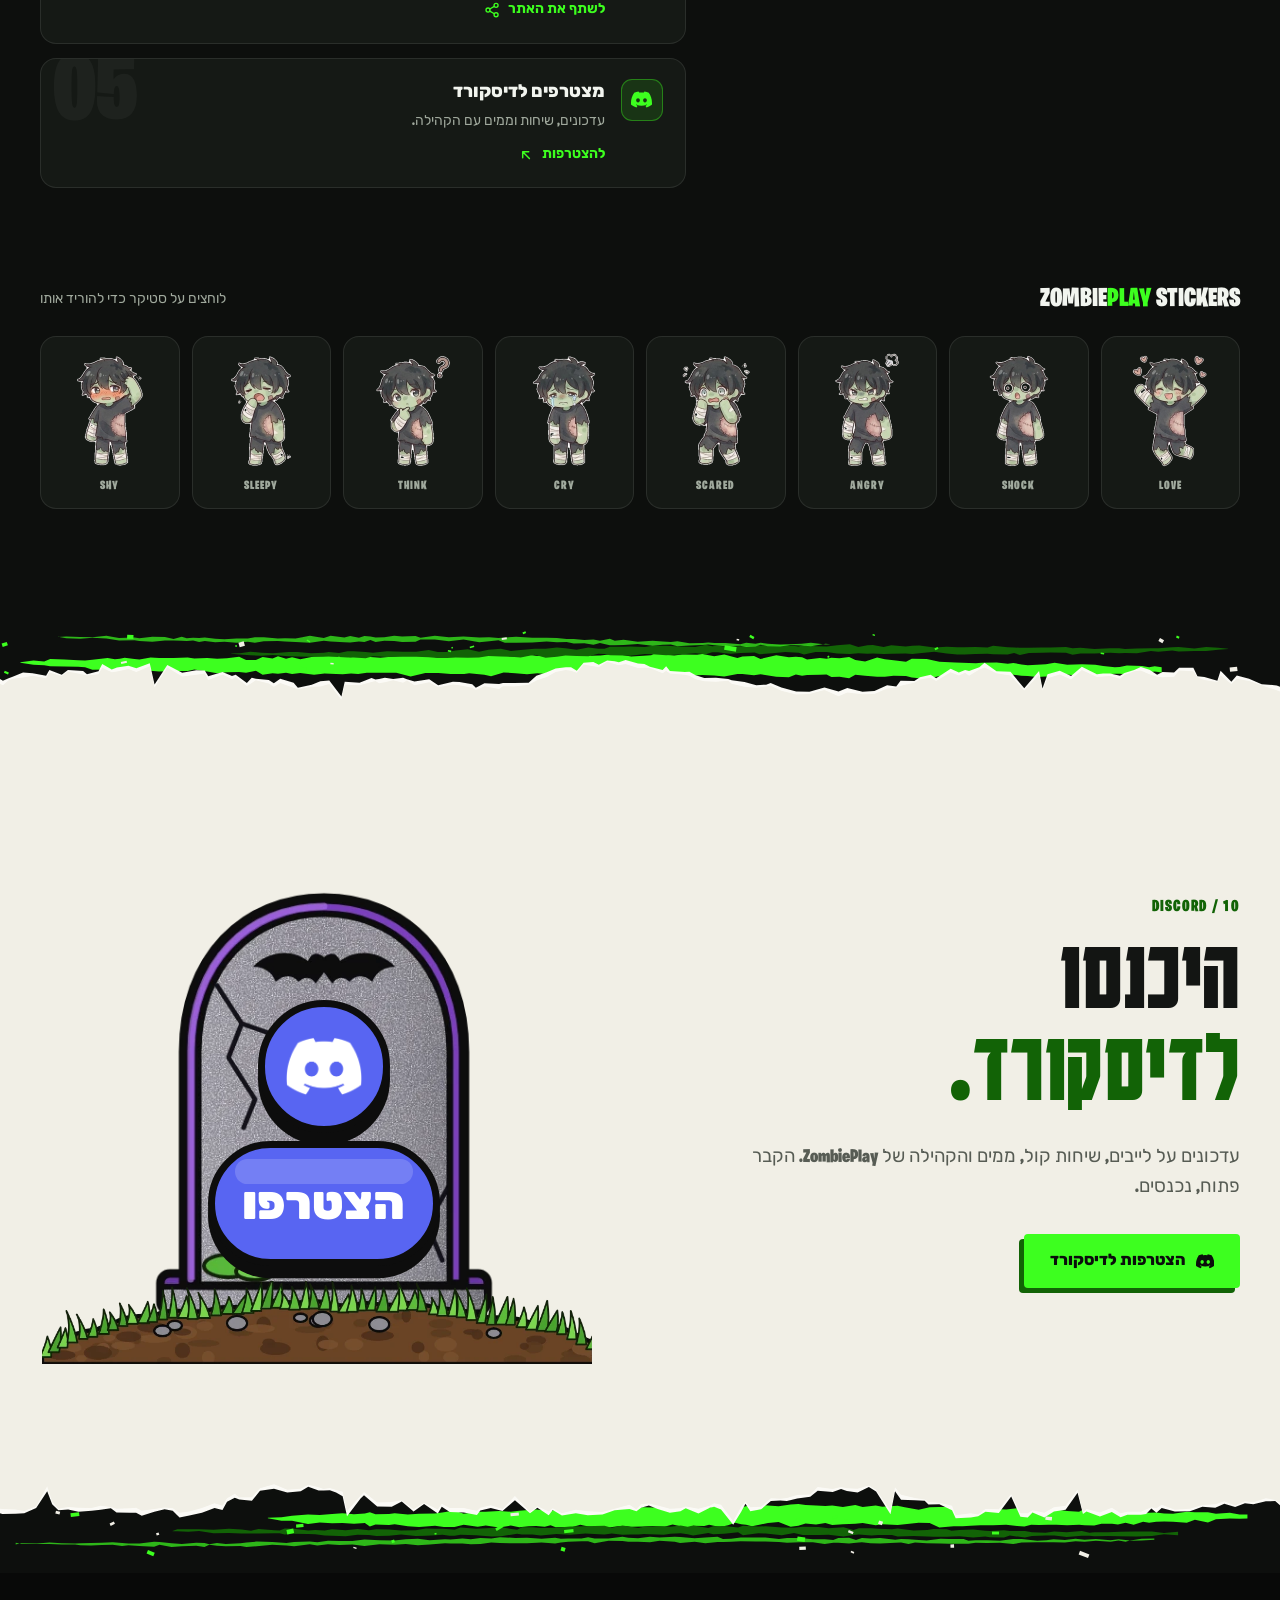
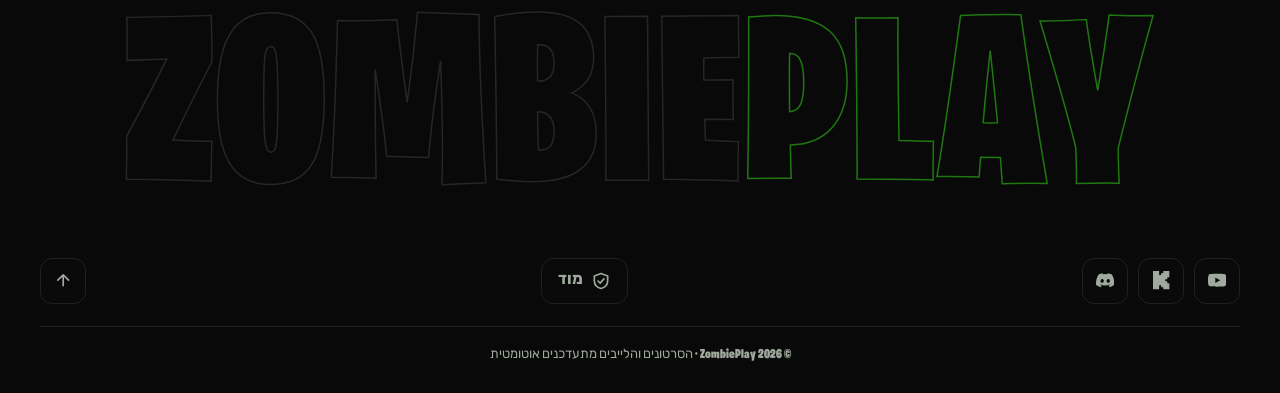
==== commit 4ba618c0: "Add Discord grave section to the home page" ====
--- a/zombieplay/index.html
+++ b/zombieplay/index.html
@@ -24,6 +24,7 @@
   <link rel="stylesheet" href="assets/css/style.css">
   <link rel="stylesheet" href="assets/css/site.css">
   <link rel="stylesheet" href="assets/css/extras.css">
+  <link rel="stylesheet" href="assets/css/dgrave.css">
   <script>document.documentElement.classList.add('js')</script>
   <script src="config.js"></script>
   <script src="data/youtube.js"></script>
@@ -31,6 +32,7 @@
   <script src="assets/js/bot-goals.js" defer></script>
   <script src="assets/js/play.js" defer></script>
   <script src="assets/js/extras.js" defer></script>
+  <script src="assets/js/dgrave.js" defer></script>
   <link rel="manifest" href="manifest.webmanifest">
 </head>
 <body>
@@ -520,6 +522,38 @@
       <ul class="sticker-grid" id="stickerGrid"></ul>
     </div>
   </section>
+
+  <!-- ============ קבר הדיסקורד: קבר אחד עולה מהאדמה, הקישור מ-config.js (links.discord) ============ -->
+  <div id="dgWrap">
+    <div class="tear" data-seed="67" data-dir="down" aria-hidden="true"></div>
+
+    <section class="section paper dgrave" id="discordGrave" aria-labelledby="dgTitle">
+      <div class="container dgrave__grid">
+        <div class="dgrave__copy">
+          <p class="eyebrow">10 / DISCORD</p>
+          <h2 class="display" id="dgTitle">היכנסו<br><span class="accent-ink">לדיסקורד.</span></h2>
+          <p class="lead">עדכונים על לייבים, שיחות קול, ממים והקהילה של ZombiePlay. הקבר פתוח, נכנסים.</p>
+          <p class="dgrave__live" id="dgLive" hidden><i></i><span></span></p>
+          <a class="btn btn--primary" data-dg-join href="#" target="_blank" rel="noopener"><svg class="icon"><use href="#i-discord"/></svg> הצטרפות לדיסקורד</a>
+        </div>
+
+        <div class="dgrave__stage" id="dgStage">
+          <div class="dg" id="dg">
+            <img class="dg__stone" src="assets/img/dg-stone.webp" alt="" width="370" height="470" loading="lazy" decoding="async">
+            <img class="dg__mound" src="assets/img/dg-mound.webp" alt="" width="960" height="140" loading="lazy" decoding="async">
+            <span class="dg__ripple" aria-hidden="true"></span>
+            <span class="dg__badge" aria-hidden="true"><img src="assets/img/dg-discord.webp" alt="" width="166" height="129"></span>
+            <a class="dg__btn" data-dg-join href="#" target="_blank" rel="noopener" aria-label="הצטרפו לדיסקורד של ZombiePlay">
+              <span class="a">הצטרפו</span>
+              <span class="b"><svg viewBox="0 0 24 24" aria-hidden="true"><path fill="#fff" d="M9 16.2L4.8 12l-1.4 1.4L9 19 21 7l-1.4-1.4z"/></svg>הצטרפתם</span>
+            </a>
+          </div>
+        </div>
+      </div>
+    </section>
+
+    <div class="tear" data-seed="71" data-dir="up" aria-hidden="true"></div>
+  </div>
 </main>
 
 <!-- ============ פוטר ============ -->
--- a/zombieplay/assets/css/dgrave.css
+++ b/zombieplay/assets/css/dgrave.css
@@ -0,0 +1,107 @@
+/* =====================================================================
+   קבר הדיסקורד: קבר אחד צומח מהאדמה, עליו הלוגו של דיסקורד וכפתור הצטרפות.
+   כל המידות מצוירות על לוח של 600x560 ומוכפלות ב-var(--u) (נקבע ב-dgrave.js לפי רוחב הבמה).
+   ===================================================================== */
+
+.dgrave { overflow: hidden; }
+.dgrave__grid {
+  display: grid;
+  grid-template-columns: minmax(0, 1fr) minmax(0, 1fr);
+  gap: clamp(24px, 5vw, 64px);
+  align-items: center;
+}
+.dgrave__copy .btn { margin-top: 8px; }
+.dgrave__live {
+  display: inline-flex; align-items: center; gap: 8px;
+  margin: 14px 0 0; font-weight: 700; color: var(--paper-text);
+}
+.dgrave__live i {
+  width: 9px; height: 9px; border-radius: 50%; background: #23a55a;
+  box-shadow: 0 0 0 4px rgba(35, 165, 90, .22);
+}
+.dgrave__live[hidden] { display: none; }
+
+.dgrave__stage {
+  position: relative; width: 100%; max-width: 600px; margin-inline: auto;
+  aspect-ratio: 600 / 560; --u: 0.8px; direction: ltr;
+}
+.dg { position: absolute; inset: 0; }
+.dg > * { position: absolute; }
+
+.dg__stone {
+  left: calc(var(--u) * 115); top: calc(var(--u) * 48);
+  width: calc(var(--u) * 370); height: calc(var(--u) * 470);
+  transform-origin: calc(var(--u) * 185) calc(var(--u) * 452);
+  pointer-events: none; user-select: none;
+}
+.dg__mound {
+  left: calc(var(--u) * 2.4); top: calc(var(--u) * 480);
+  width: calc(var(--u) * 595); height: calc(var(--u) * 87);
+  transform-origin: 50% 90%; pointer-events: none; user-select: none;
+}
+.dg__badge {
+  left: calc(var(--u) * 230); top: calc(var(--u) * 183);
+  width: calc(var(--u) * 140); height: calc(var(--u) * 140);
+  box-sizing: border-box; border: calc(var(--u) * 8) solid #0d0d0d; border-radius: 50%;
+  background: #5865f2; box-shadow: 0 calc(var(--u) * 13) 0 #0d0d0d;
+  display: flex; align-items: center; justify-content: center;
+}
+.dg__badge img { display: block; width: calc(var(--u) * 84); height: auto; }
+
+.dg__btn {
+  left: calc(var(--u) * 177); top: calc(var(--u) * 332);
+  width: calc(var(--u) * 246); height: calc(var(--u) * 132);
+  box-sizing: border-box; border: calc(var(--u) * 8) solid #0d0d0d; border-radius: 999px;
+  background: #5865f2; box-shadow: 0 calc(var(--u) * 13) 0 #0d0d0d; overflow: hidden;
+  color: #fff; text-decoration: none; cursor: pointer;
+  font: 900 calc(var(--u) * 50) / 1 var(--font);
+  display: flex; align-items: center; justify-content: center; direction: rtl;
+  -webkit-tap-highlight-color: transparent;
+}
+.dg__btn::before { content: ""; position: absolute; inset: 0; background: #23a55a; opacity: 0; transition: opacity .14s linear; }
+.dg__btn::after {
+  content: ""; position: absolute; left: calc(var(--u) * 22); right: calc(var(--u) * 22); top: calc(var(--u) * 12);
+  height: calc(var(--u) * 26); border-radius: calc(var(--u) * 13); background: rgba(255, 255, 255, .17);
+}
+.dg__btn span { position: relative; z-index: 1; display: flex; align-items: center; justify-content: center; gap: calc(var(--u) * 10); white-space: nowrap; }
+.dg__btn .b { position: absolute; inset: 0; opacity: 0; font-size: .84em; }
+.dg__btn .b svg { width: calc(var(--u) * 38); height: calc(var(--u) * 38); }
+.dg__btn:hover { filter: brightness(1.08); }
+.dg__btn:active { transform: scale(.93); }
+.dg__btn:focus-visible { outline: 3px solid var(--accent-ink, #5865f2); outline-offset: 4px; }
+
+.dg.is-done .dg__btn::before { opacity: 1; }
+.dg.is-done .dg__btn .a { opacity: 0; }
+.dg.is-done .dg__btn .b { opacity: 1; }
+.dg.is-done .dg__badge img { animation: dg-wiggle .75s cubic-bezier(.3, 1.6, .5, 1); }
+
+.dg__soil, .dg__spark { left: 50%; top: calc(var(--u) * 500); opacity: 0; pointer-events: none; }
+.dg__ripple {
+  left: calc(var(--u) * 235); top: calc(var(--u) * 333); width: calc(var(--u) * 130); height: calc(var(--u) * 130);
+  border-radius: 50%; background: #23a55a; opacity: 0; pointer-events: none;
+}
+
+/* ---- the entrance: only when JS is on and until the section scrolls into view ---- */
+.js .dg:not(.is-in) .dg__stone { transform: scale(.8, 0); }
+.js .dg:not(.is-in) .dg__mound { transform: scale(.67, 0); }
+.js .dg:not(.is-in) .dg__badge,
+.js .dg:not(.is-in) .dg__btn { transform: scale(0); }
+.dg.is-in .dg__mound { animation: dg-rise .35s cubic-bezier(.34, 1.56, .64, 1) backwards; }
+.dg.is-in .dg__stone { animation: dg-rise .55s .3s cubic-bezier(.34, 1.56, .64, 1) backwards; }
+.dg.is-in .dg__badge { animation: dg-pop .45s .75s cubic-bezier(.34, 1.56, .64, 1) backwards; }
+.dg.is-in .dg__btn { animation: dg-pop .45s .9s cubic-bezier(.34, 1.56, .64, 1) backwards; }
+.dg.is-shake .dg__stone { animation: dg-shake .5s ease-in-out; }
+
+@keyframes dg-rise { from { transform: scale(.8, 0); } }
+@keyframes dg-pop { from { transform: scale(0); } }
+@keyframes dg-wiggle { 0% { transform: scale(1) rotate(0); } 25% { transform: scale(1.25) rotate(-14deg); } 100% { transform: scale(1) rotate(0); } }
+@keyframes dg-shake { 0%, 100% { transform: translateX(0); } 20% { transform: translateX(calc(var(--u) * -6)); } 40% { transform: translateX(calc(var(--u) * 6)); } 60% { transform: translateX(calc(var(--u) * -4)); } 80% { transform: translateX(calc(var(--u) * 3)); } }
+
+@media (max-width: 820px) {
+  .dgrave__grid { grid-template-columns: minmax(0, 1fr); }
+  .dgrave__stage { max-width: 440px; }
+}
+@media (prefers-reduced-motion: reduce) {
+  .js .dg:not(.is-in) .dg__stone, .js .dg:not(.is-in) .dg__mound, .js .dg:not(.is-in) .dg__badge, .js .dg:not(.is-in) .dg__btn { transform: none; }
+  .dg.is-in .dg__mound, .dg.is-in .dg__stone, .dg.is-in .dg__badge, .dg.is-in .dg__btn, .dg.is-done .dg__badge img, .dg.is-shake .dg__stone { animation: none; }
+}
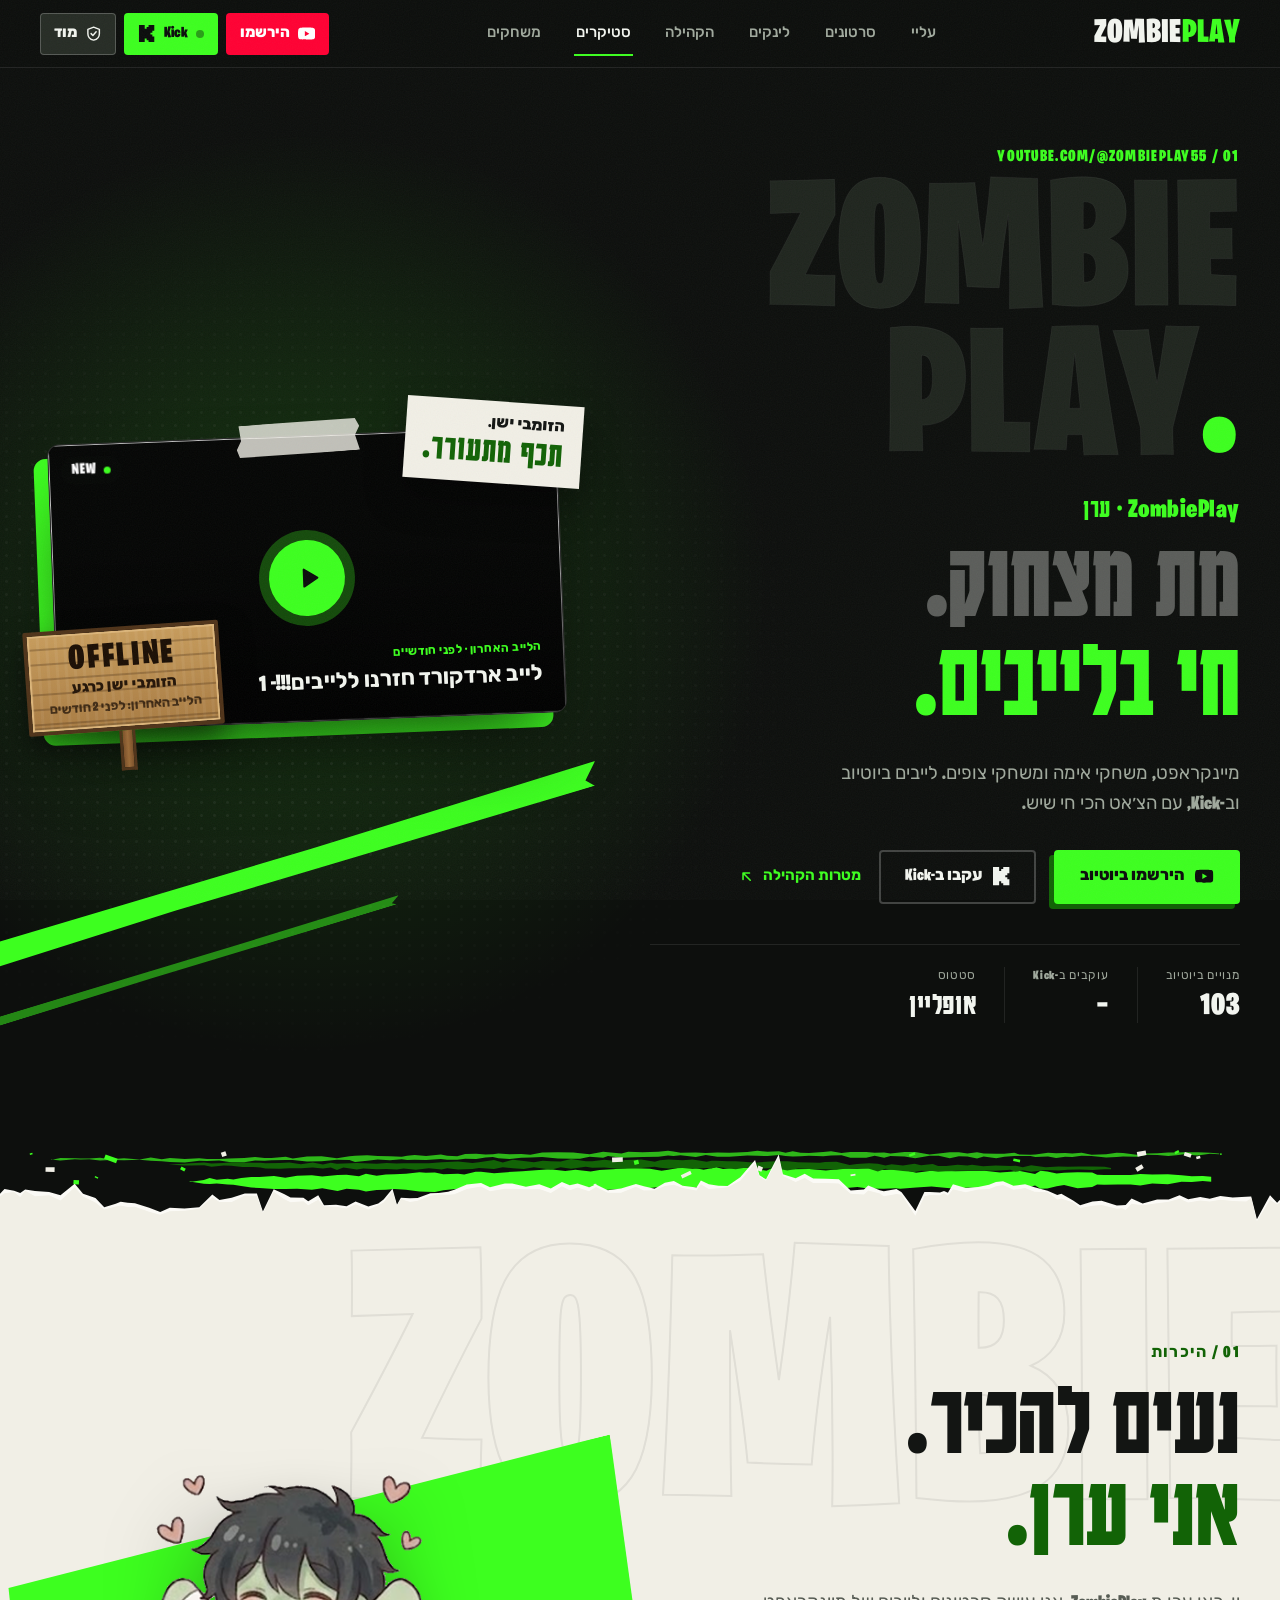
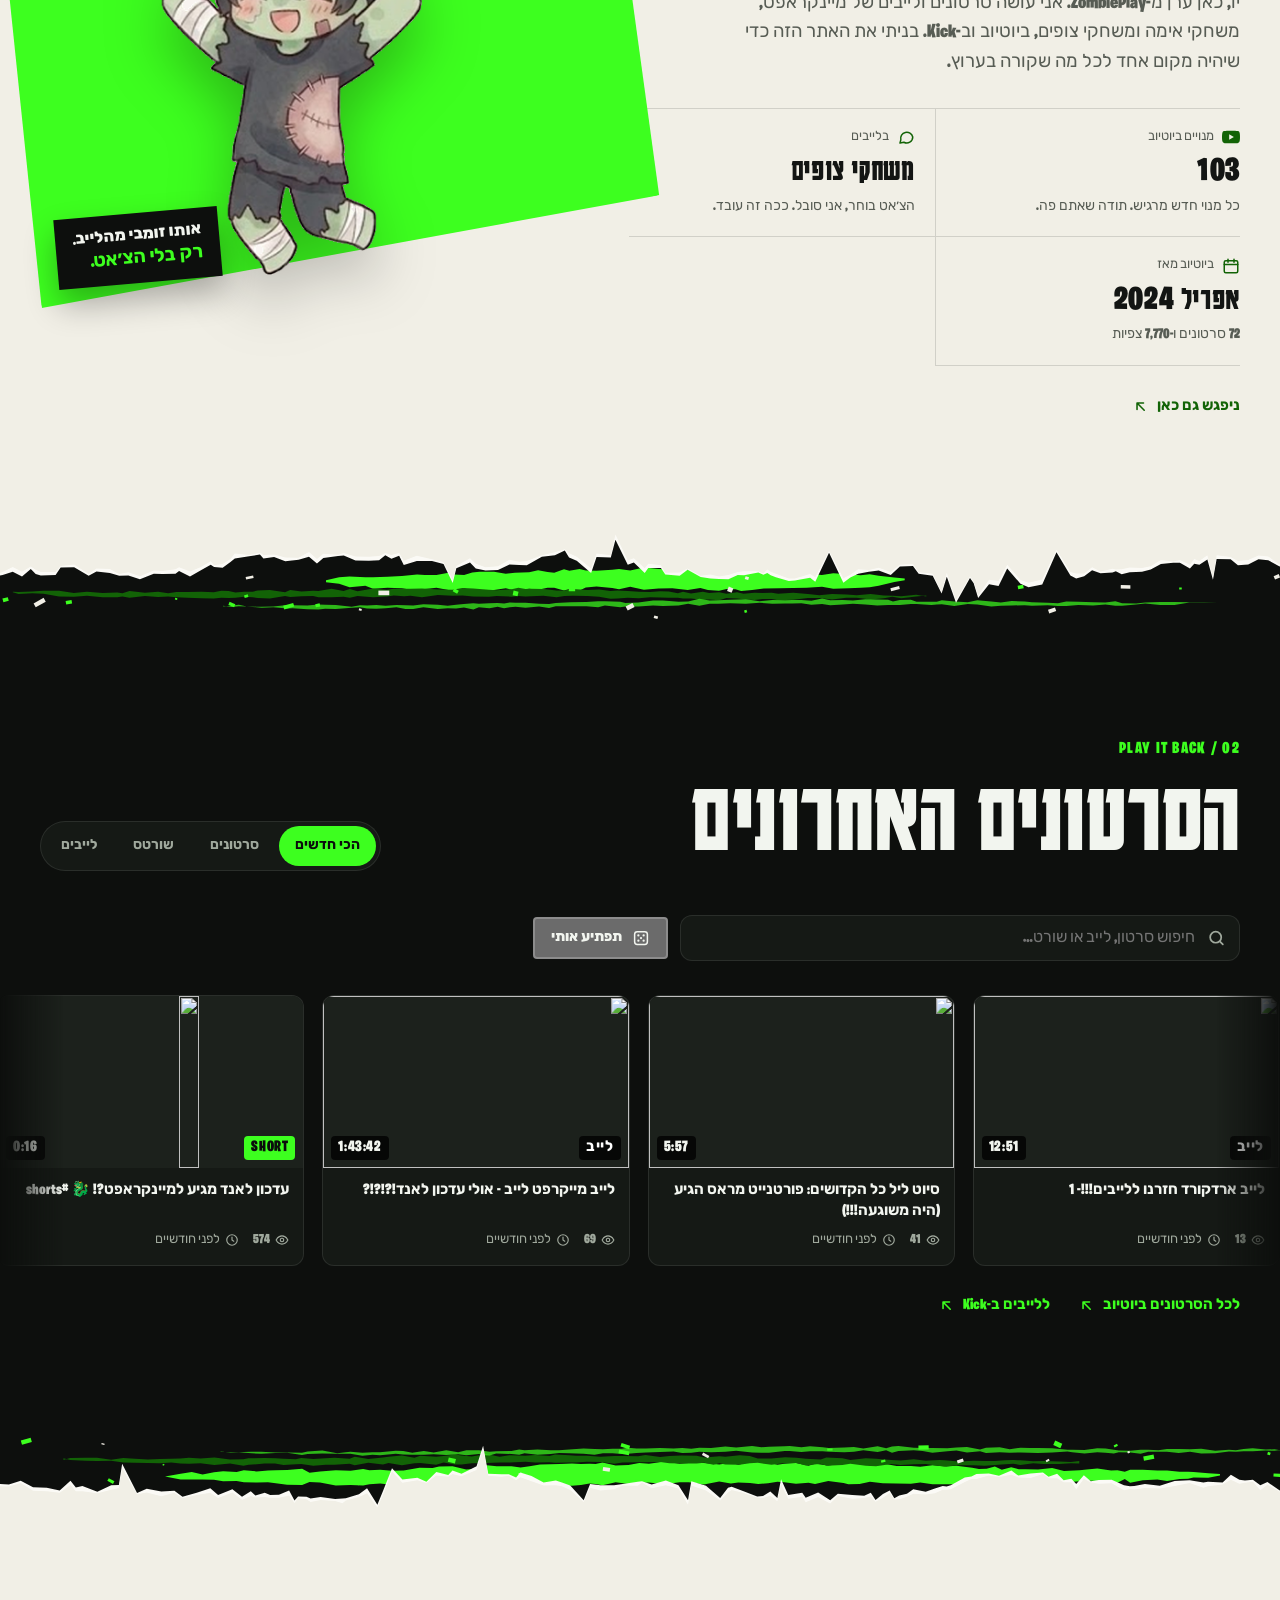
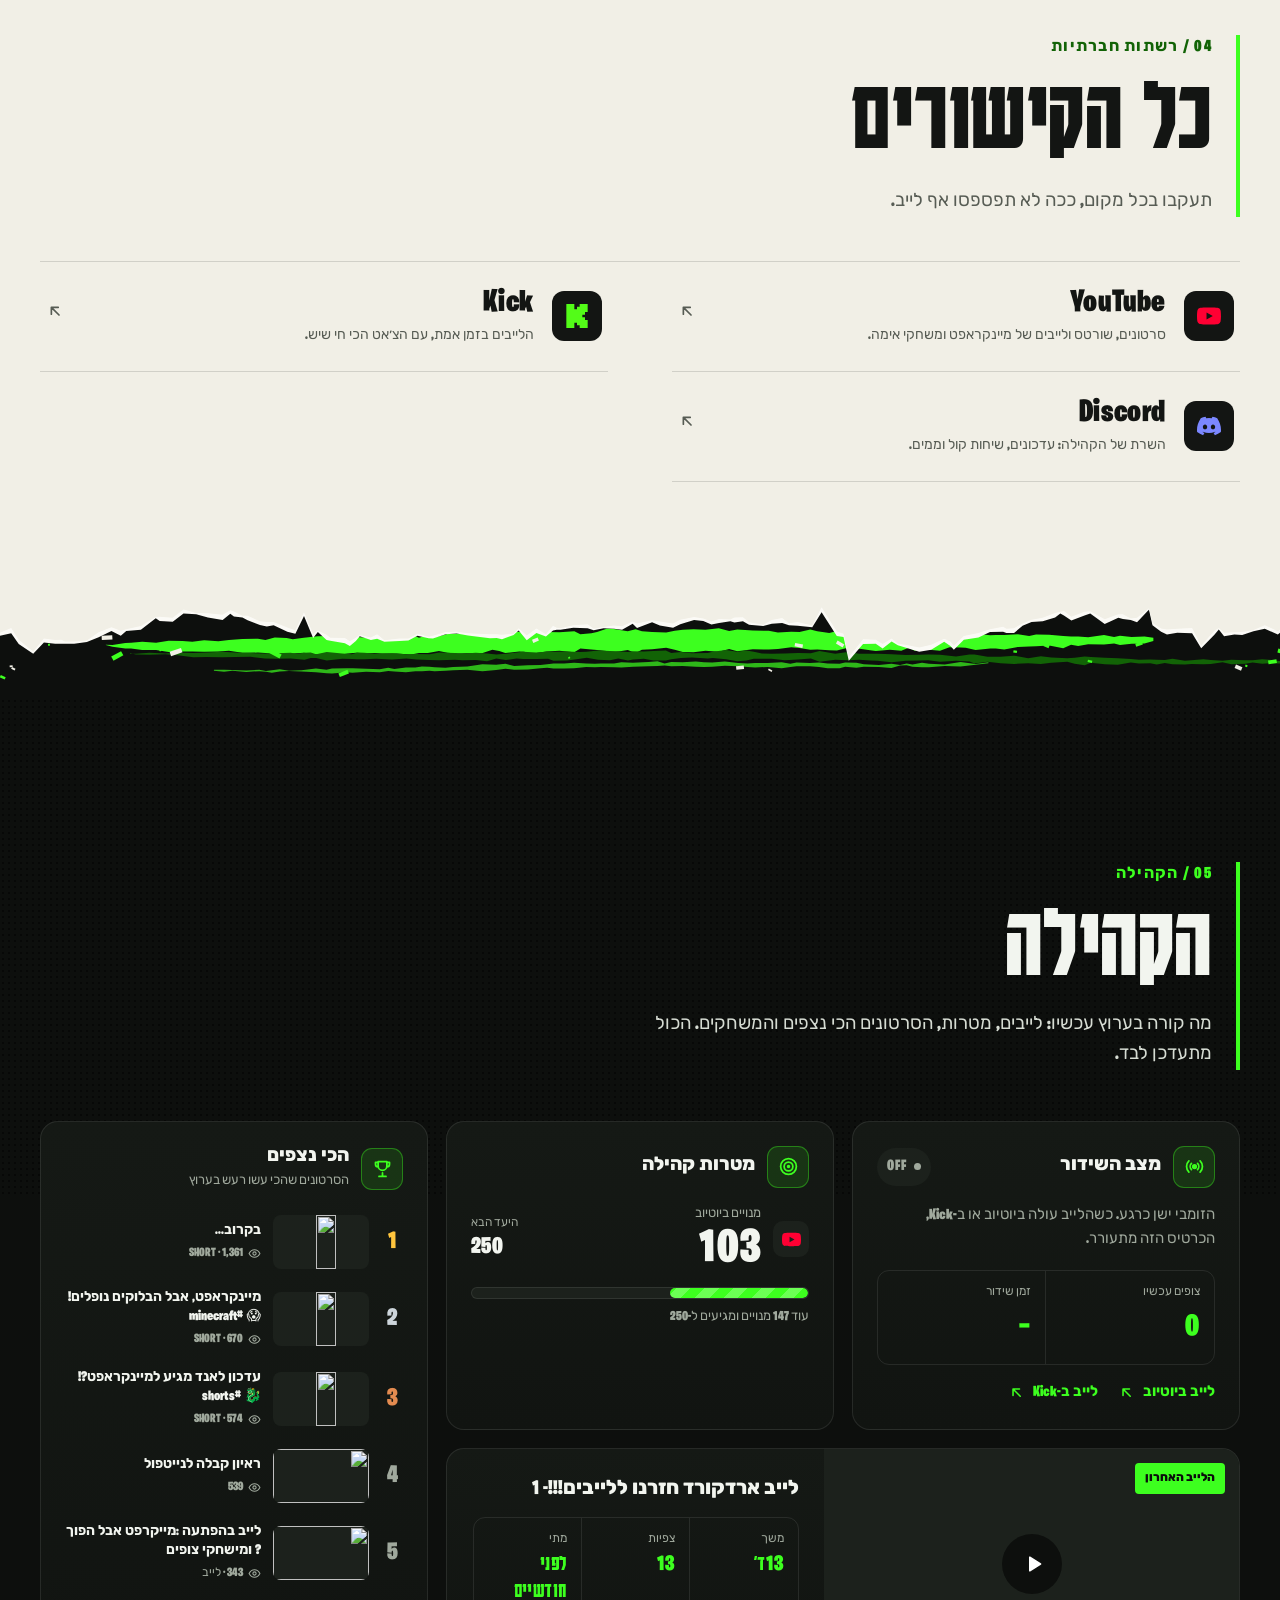
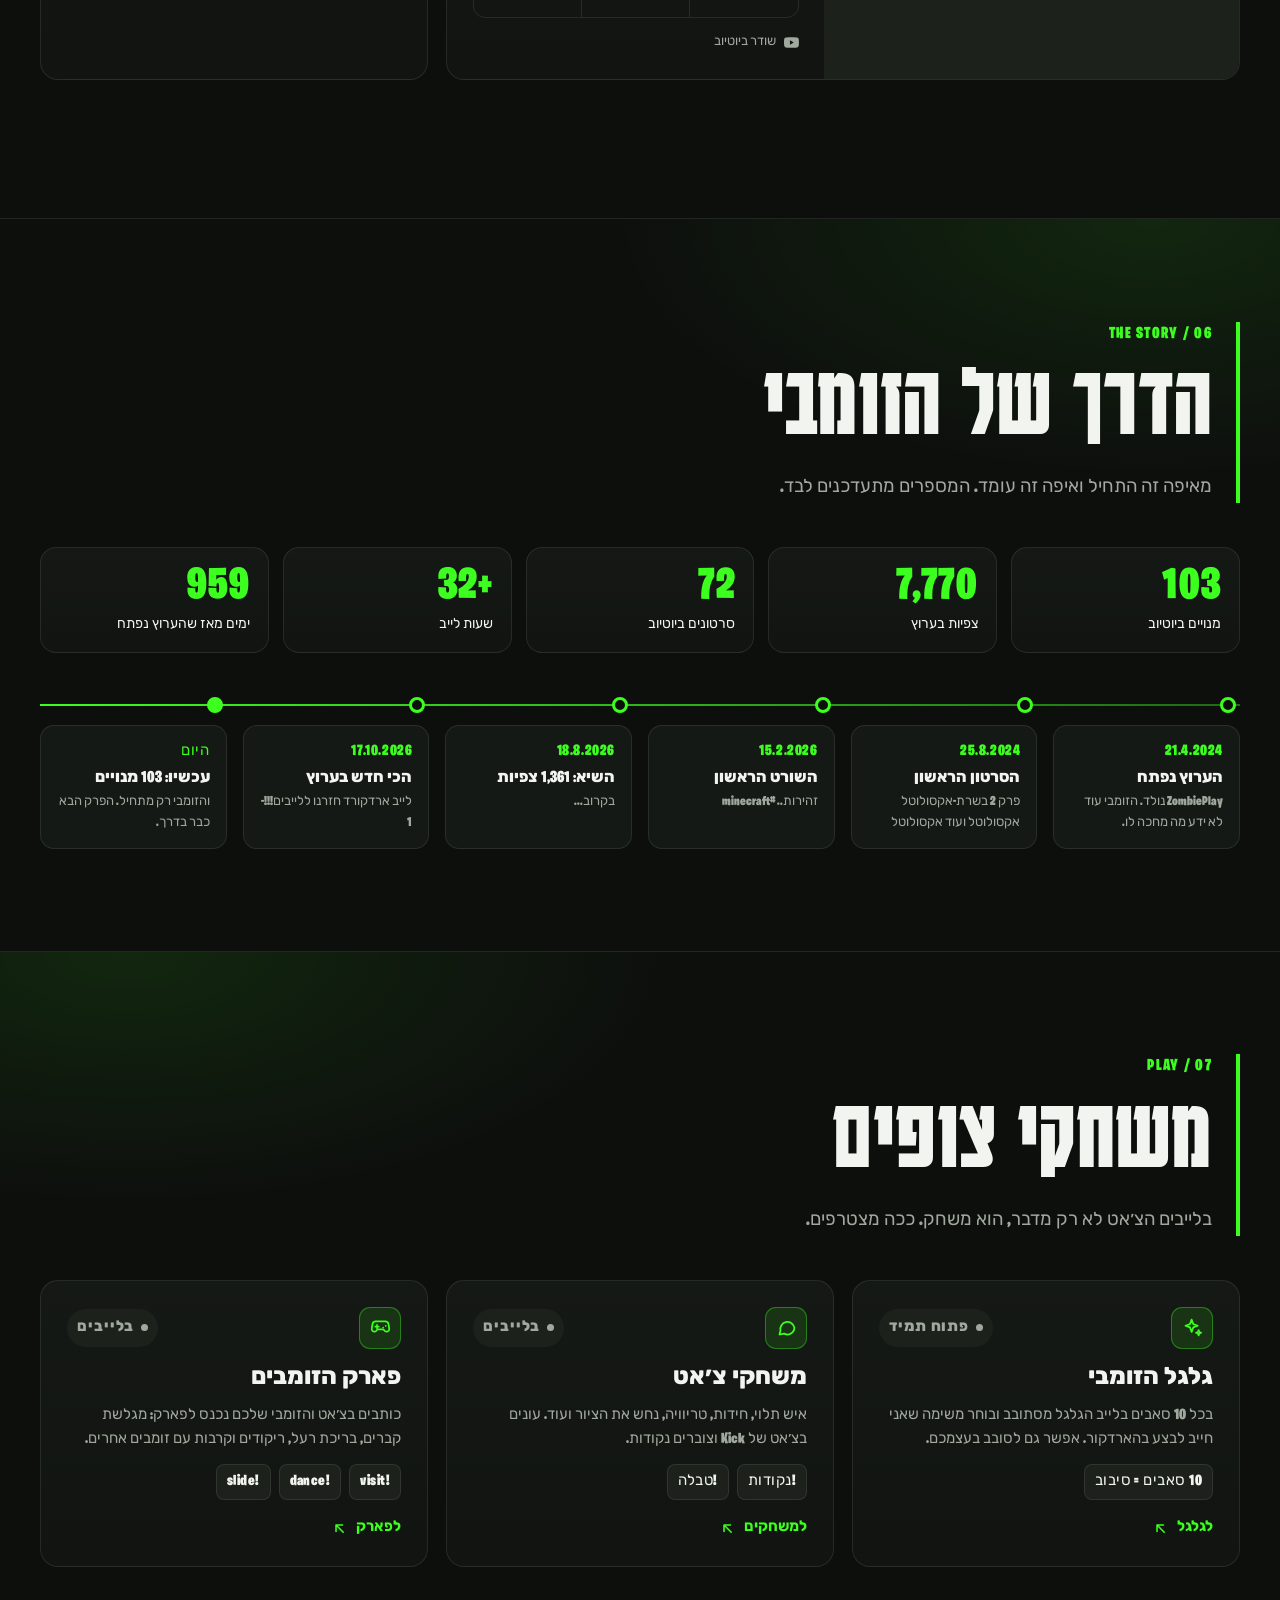
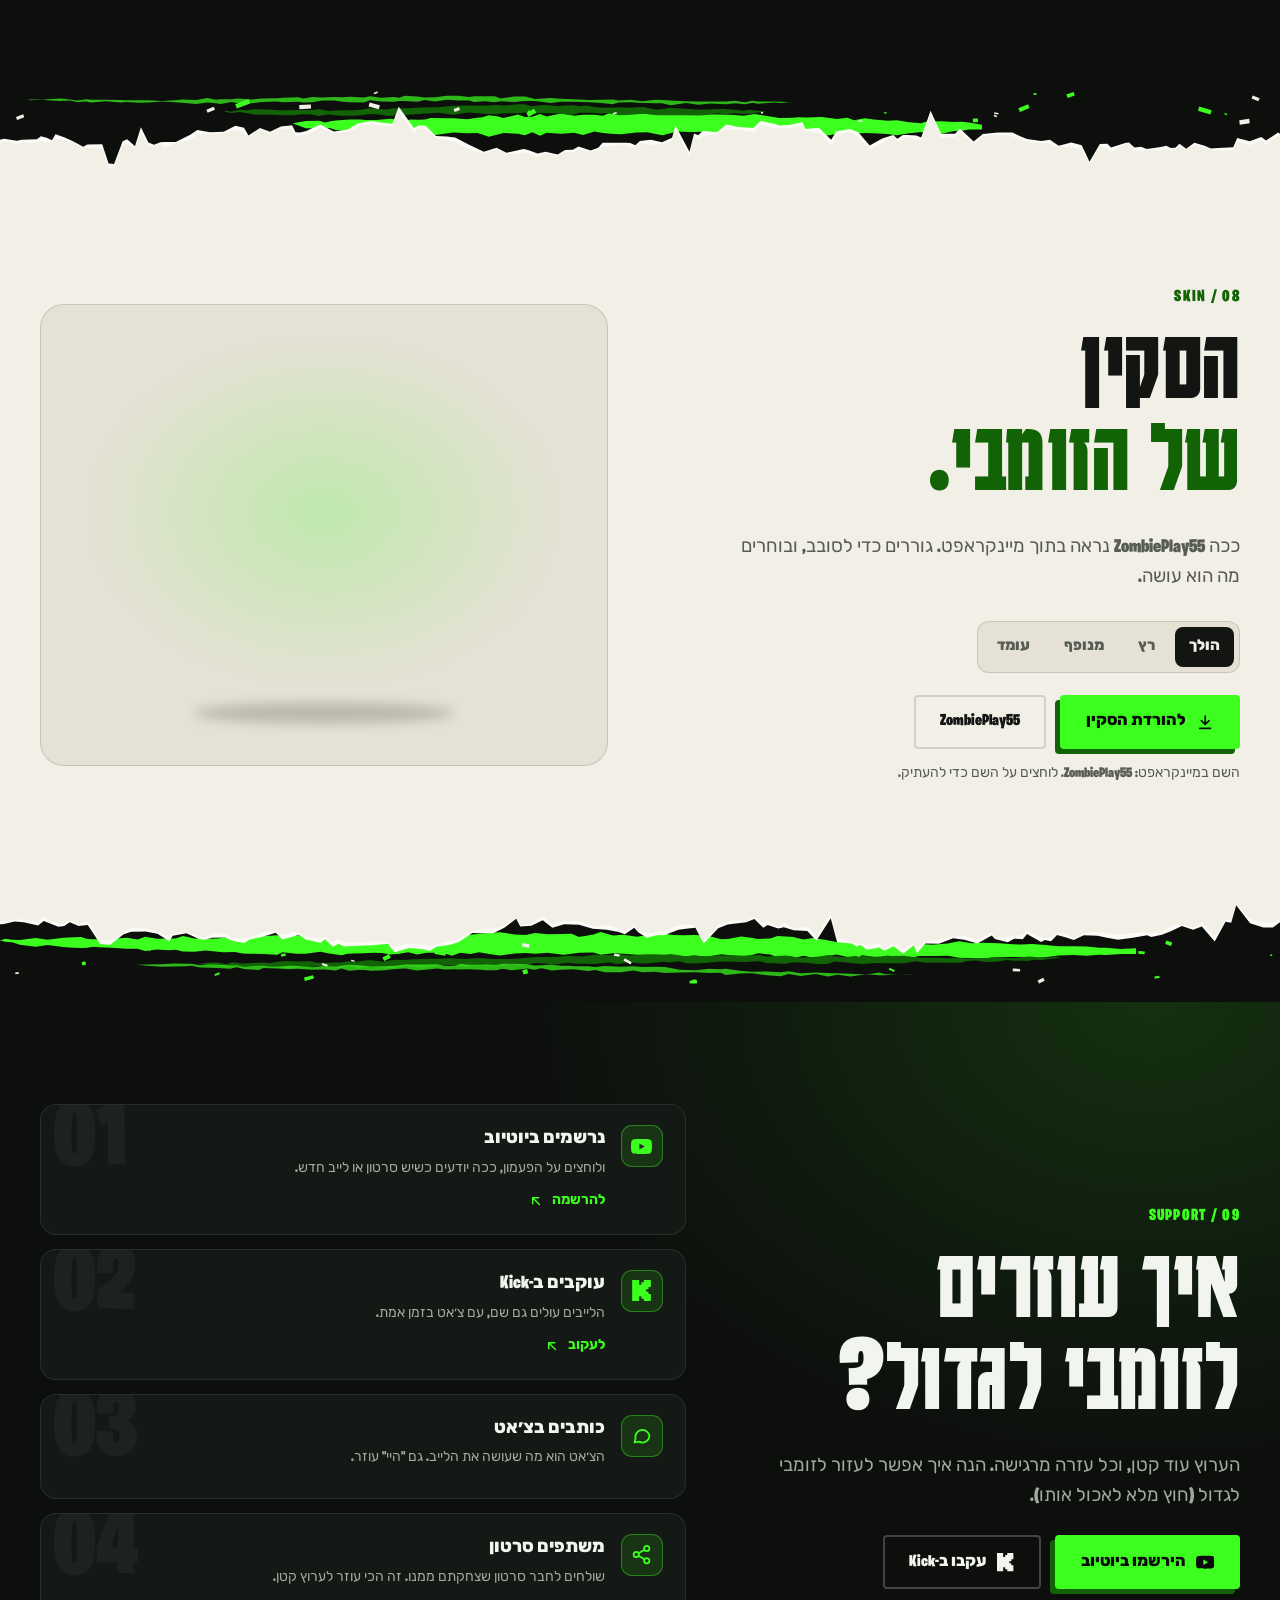
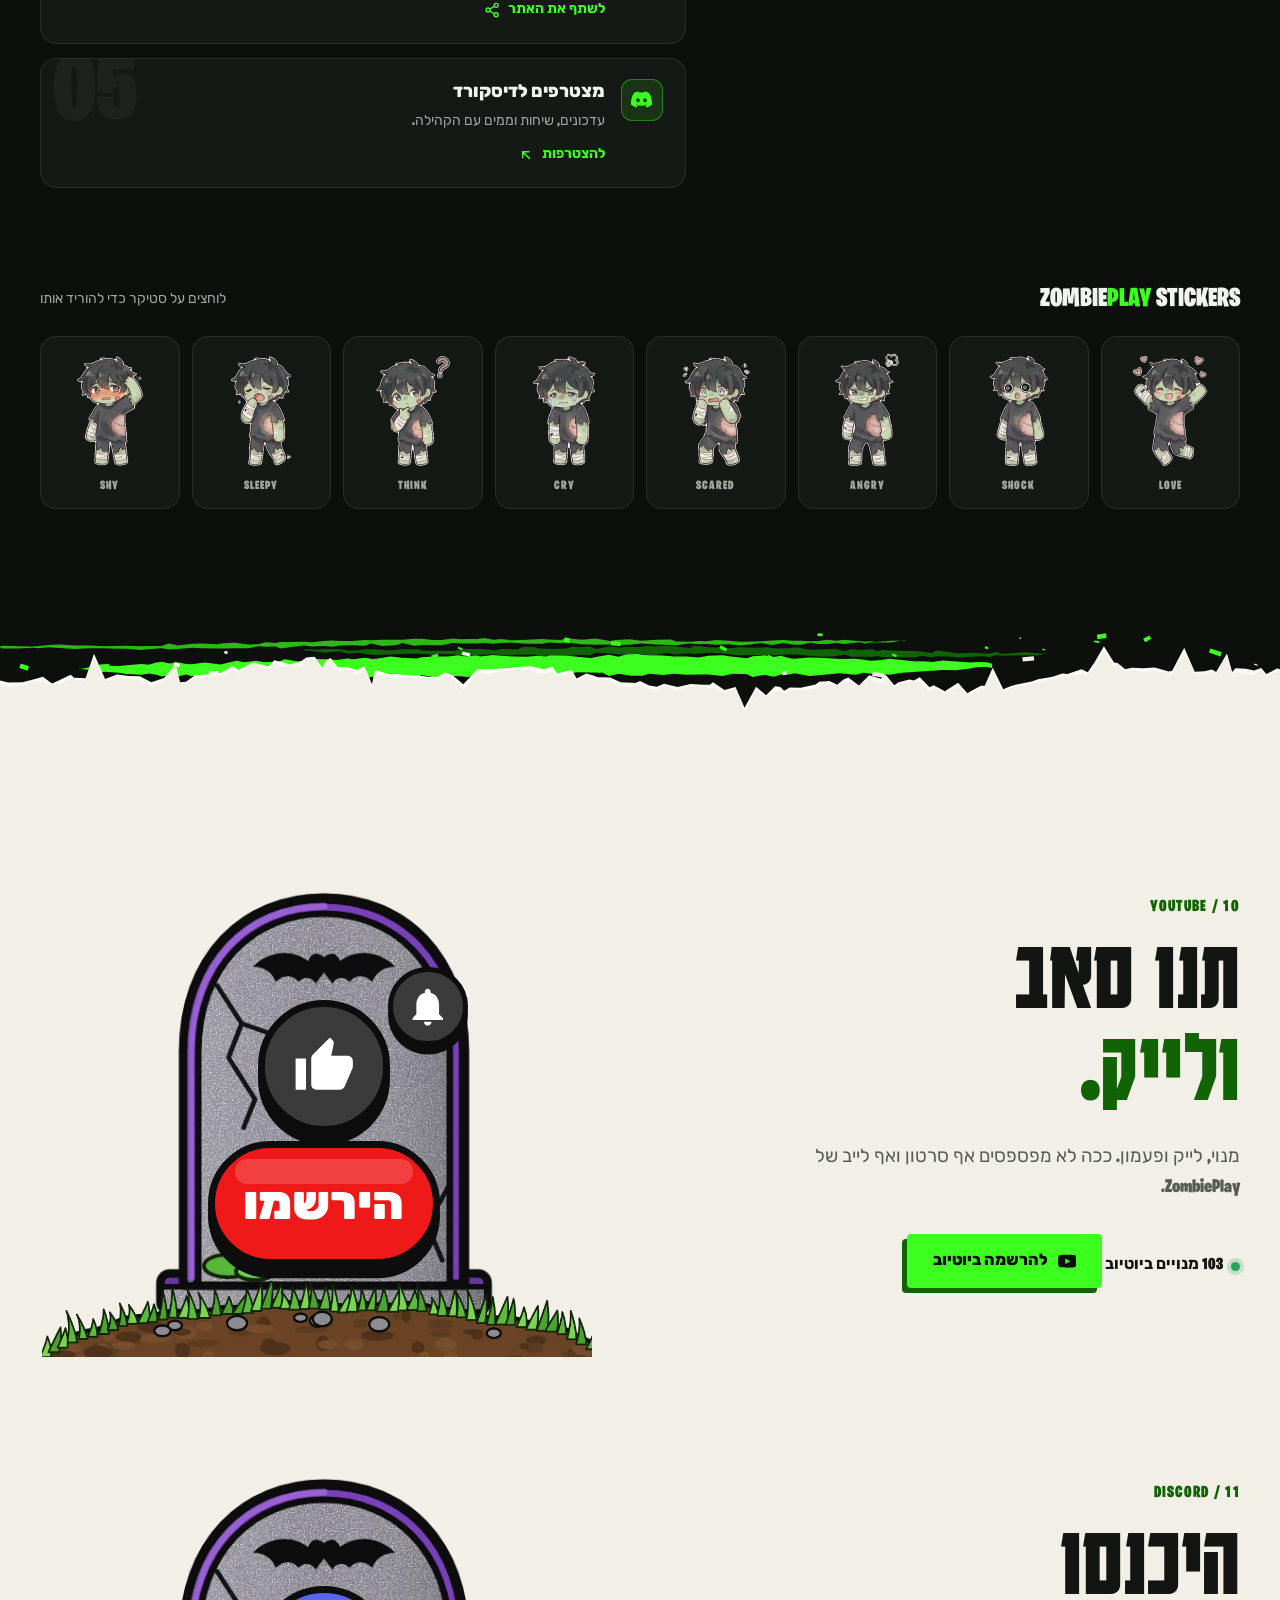
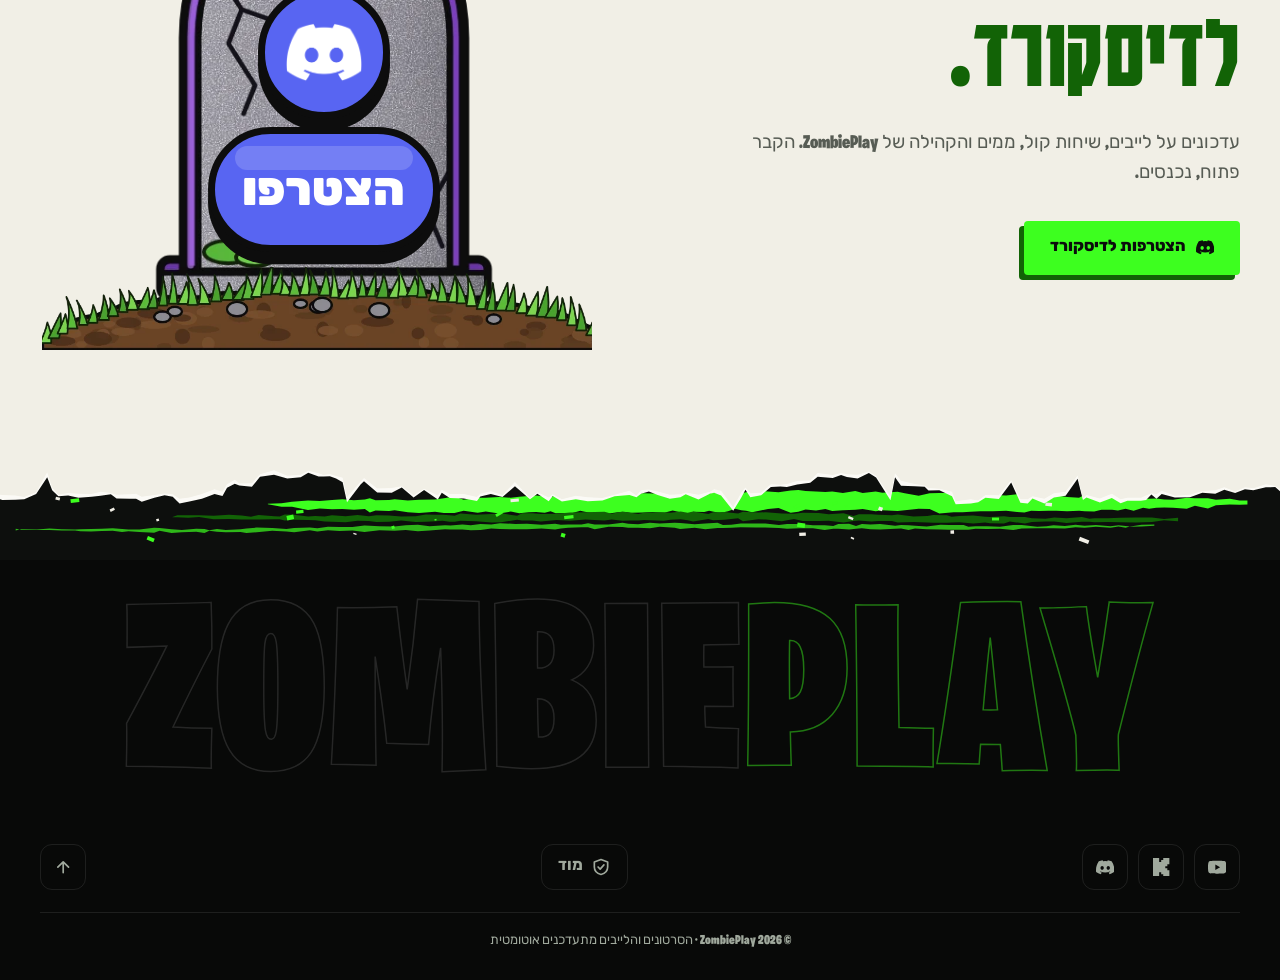
==== commit c6e21b8c: "Add subscribe and like grave section to the home page" ====
--- a/zombieplay/index.html
+++ b/zombieplay/index.html
@@ -25,6 +25,7 @@
   <link rel="stylesheet" href="assets/css/site.css">
   <link rel="stylesheet" href="assets/css/extras.css">
   <link rel="stylesheet" href="assets/css/dgrave.css">
+  <link rel="stylesheet" href="assets/css/slgrave.css">
   <script>document.documentElement.classList.add('js')</script>
   <script src="config.js"></script>
   <script src="data/youtube.js"></script>
@@ -33,6 +34,7 @@
   <script src="assets/js/play.js" defer></script>
   <script src="assets/js/extras.js" defer></script>
   <script src="assets/js/dgrave.js" defer></script>
+  <script src="assets/js/slgrave.js" defer></script>
   <link rel="manifest" href="manifest.webmanifest">
 </head>
 <body>
@@ -523,6 +525,41 @@
     </div>
   </section>
 
+  <!-- ============ קבר הסאב והלייק: אותו קבר, ההרשמה לערוץ מ-config.js (youtube.handle) ============ -->
+  <div id="slWrap">
+    <div class="tear" data-seed="65" data-dir="down" aria-hidden="true"></div>
+
+    <section class="section paper dgrave slgrave" id="slGrave" aria-labelledby="slTitle">
+      <div class="container dgrave__grid">
+        <div class="dgrave__copy">
+          <p class="eyebrow">10 / YOUTUBE</p>
+          <h2 class="display" id="slTitle">תנו סאב<br><span class="accent-ink">ולייק.</span></h2>
+          <p class="lead">מנוי, לייק ופעמון. ככה לא מפספסים אף סרטון ואף לייב של ZombiePlay.</p>
+          <p class="dgrave__live" id="slLive" hidden><i></i><span></span></p>
+          <a class="btn btn--primary" data-sl-join href="#" target="_blank" rel="noopener"><svg class="icon"><use href="#i-youtube"/></svg> להרשמה ביוטיוב</a>
+        </div>
+
+        <div class="dgrave__stage" id="slStage">
+          <div class="dg dg--yt" id="sl">
+            <img class="dg__stone" src="assets/img/dg-stone.webp" alt="" width="370" height="470" decoding="async">
+            <img class="dg__mound" src="assets/img/dg-mound.webp" alt="" width="960" height="140" decoding="async">
+            <span class="dg__ripple" aria-hidden="true"></span>
+            <span class="dg__badge" aria-hidden="true"><svg viewBox="0 0 24 24"><path fill="#fff" d="M1 21h4V9H1v12zm22-11c0-1.1-.9-2-2-2h-6.31l.95-4.57.03-.32c0-.41-.17-.79-.44-1.06L14.17 1 7.59 7.59C7.22 7.95 7 8.45 7 9v10c0 1.1.9 2 2 2h9c.83 0 1.54-.5 1.84-1.22l3.02-7.05c.09-.23.14-.47.14-.73v-2z"/></svg></span>
+            <span class="dg__bell" aria-hidden="true">
+              <svg class="bw" viewBox="0 0 24 24"><path fill="#fff" d="M12 22c1.1 0 2-.9 2-2h-4c0 1.1.89 2 2 2zm6-6v-5c0-3.07-1.64-5.64-4.5-6.32V4c0-.83-.67-1.5-1.5-1.5s-1.5.67-1.5 1.5v.68C7.63 5.36 6 7.92 6 11v5l-2 2v1h16v-1l-2-2z"/></svg>
+              <svg class="by" viewBox="0 0 24 24"><path fill="#ffd33d" d="M12 22c1.1 0 2-.9 2-2h-4c0 1.1.89 2 2 2zm6-6v-5c0-3.07-1.64-5.64-4.5-6.32V4c0-.83-.67-1.5-1.5-1.5s-1.5.67-1.5 1.5v.68C7.63 5.36 6 7.92 6 11v5l-2 2v1h16v-1l-2-2z"/></svg>
+              <i>1</i>
+            </span>
+            <a class="dg__btn" data-sl-join href="#" target="_blank" rel="noopener" aria-label="הירשמו לערוץ של ZombiePlay ביוטיוב">
+              <span class="a">הירשמו</span>
+              <span class="b"><svg viewBox="0 0 24 24" aria-hidden="true"><path fill="#fff" d="M9 16.2L4.8 12l-1.4 1.4L9 19 21 7l-1.4-1.4z"/></svg>נרשמתם</span>
+            </a>
+          </div>
+        </div>
+      </div>
+    </section>
+  </div>
+
   <!-- ============ קבר הדיסקורד: קבר אחד עולה מהאדמה, הקישור מ-config.js (links.discord) ============ -->
   <div id="dgWrap">
     <div class="tear" data-seed="67" data-dir="down" aria-hidden="true"></div>
@@ -530,7 +567,7 @@
     <section class="section paper dgrave" id="discordGrave" aria-labelledby="dgTitle">
       <div class="container dgrave__grid">
         <div class="dgrave__copy">
-          <p class="eyebrow">10 / DISCORD</p>
+          <p class="eyebrow">11 / DISCORD</p>
           <h2 class="display" id="dgTitle">היכנסו<br><span class="accent-ink">לדיסקורד.</span></h2>
           <p class="lead">עדכונים על לייבים, שיחות קול, ממים והקהילה של ZombiePlay. הקבר פתוח, נכנסים.</p>
           <p class="dgrave__live" id="dgLive" hidden><i></i><span></span></p>
@@ -539,8 +576,8 @@
 
         <div class="dgrave__stage" id="dgStage">
           <div class="dg" id="dg">
-            <img class="dg__stone" src="assets/img/dg-stone.webp" alt="" width="370" height="470" loading="lazy" decoding="async">
-            <img class="dg__mound" src="assets/img/dg-mound.webp" alt="" width="960" height="140" loading="lazy" decoding="async">
+            <img class="dg__stone" src="assets/img/dg-stone.webp" alt="" width="370" height="470" decoding="async">
+            <img class="dg__mound" src="assets/img/dg-mound.webp" alt="" width="960" height="140" decoding="async">
             <span class="dg__ripple" aria-hidden="true"></span>
             <span class="dg__badge" aria-hidden="true"><img src="assets/img/dg-discord.webp" alt="" width="166" height="129"></span>
             <a class="dg__btn" data-dg-join href="#" target="_blank" rel="noopener" aria-label="הצטרפו לדיסקורד של ZombiePlay">
--- a/zombieplay/assets/css/slgrave.css
+++ b/zombieplay/assets/css/slgrave.css
@@ -0,0 +1,52 @@
+/* =====================================================================
+   קבר הסאב והלייק (סקשן #slGrave): אותו קבר כמו של הדיסקורד (dgrave.css), עם אגודל של לייק,
+   פעמון וכפתור הרשמה אדום. לחיצה אחת: הכפתור נהיה אפור, הלייק כחול והפעמון צהוב ומצלצל.
+   ===================================================================== */
+
+/* שני סקשנים בהירים ברצף: בלי קרע ביניהם וקצת פחות רווח */
+#slWrap:not([hidden]) + #dgWrap > .tear:first-child { display: none; }
+#slWrap:not([hidden]) + #dgWrap .dgrave { padding-top: clamp(28px, 5vw, 56px); }
+#slWrap:not([hidden]) .dgrave { padding-bottom: 0; }
+
+.dg--yt .dg__badge { background: #3b3b3b; transition: background .14s linear; }
+.dg--yt .dg__badge svg { display: block; width: calc(var(--u) * 66); height: calc(var(--u) * 66); }
+.dg--yt .dg__btn { background: #f01919; }
+.dg--yt .dg__btn::before { background: #4d4d4d; }
+.dg--yt .dg__ripple { background: #f01919; }
+
+.dg__bell {
+  left: calc(var(--u) * 368); top: calc(var(--u) * 148);
+  width: calc(var(--u) * 84); height: calc(var(--u) * 84);
+  box-sizing: border-box; border: calc(var(--u) * 6) solid #0d0d0d; border-radius: 50%;
+  background: #3b3b3b; box-shadow: 0 calc(var(--u) * 9) 0 #0d0d0d;
+  display: flex; align-items: center; justify-content: center;
+}
+.dg__bell > svg { position: absolute; width: calc(var(--u) * 48); height: calc(var(--u) * 48); transform-origin: 50% 12%; }
+.dg__bell .by { opacity: 0; }
+.dg__bell i {
+  position: absolute; right: calc(var(--u) * -10); top: calc(var(--u) * -12);
+  width: calc(var(--u) * 34); height: calc(var(--u) * 34); box-sizing: border-box;
+  border: calc(var(--u) * 5) solid #0d0d0d; border-radius: 50%; background: #ff2d2d; color: #fff;
+  font: 900 calc(var(--u) * 20) / 1 var(--font); font-style: normal;
+  display: flex; align-items: center; justify-content: center; transform: scale(0);
+}
+
+.dg--yt.is-done .dg__badge { background: #2b8cf4; }
+.dg--yt.is-done .dg__badge svg { animation: dg-wiggle .75s cubic-bezier(.3, 1.6, .5, 1); }
+.dg--yt.is-done .dg__bell .bw { opacity: 0; }
+.dg--yt.is-done .dg__bell .by { opacity: 1; }
+.dg--yt.is-done .dg__bell > svg { animation: dg-ring .9s ease-in-out; }
+.dg--yt.is-done .dg__bell i { transform: scale(1); animation: dg-pop .35s .25s cubic-bezier(.34, 1.56, .64, 1) backwards; }
+
+.js .dg--yt:not(.is-in) .dg__bell { transform: scale(0); }
+.dg--yt.is-in .dg__bell { animation: dg-pop .45s .82s cubic-bezier(.34, 1.56, .64, 1) backwards; }
+
+@keyframes dg-ring {
+  0%, 100% { transform: rotate(0); }
+  15% { transform: rotate(30deg); } 30% { transform: rotate(-26deg); } 45% { transform: rotate(20deg); }
+  60% { transform: rotate(-14deg); } 75% { transform: rotate(8deg); }
+}
+@media (prefers-reduced-motion: reduce) {
+  .js .dg--yt:not(.is-in) .dg__bell { transform: none; }
+  .dg--yt.is-in .dg__bell, .dg--yt.is-done .dg__badge svg, .dg--yt.is-done .dg__bell > svg, .dg--yt.is-done .dg__bell i { animation: none; }
+}
